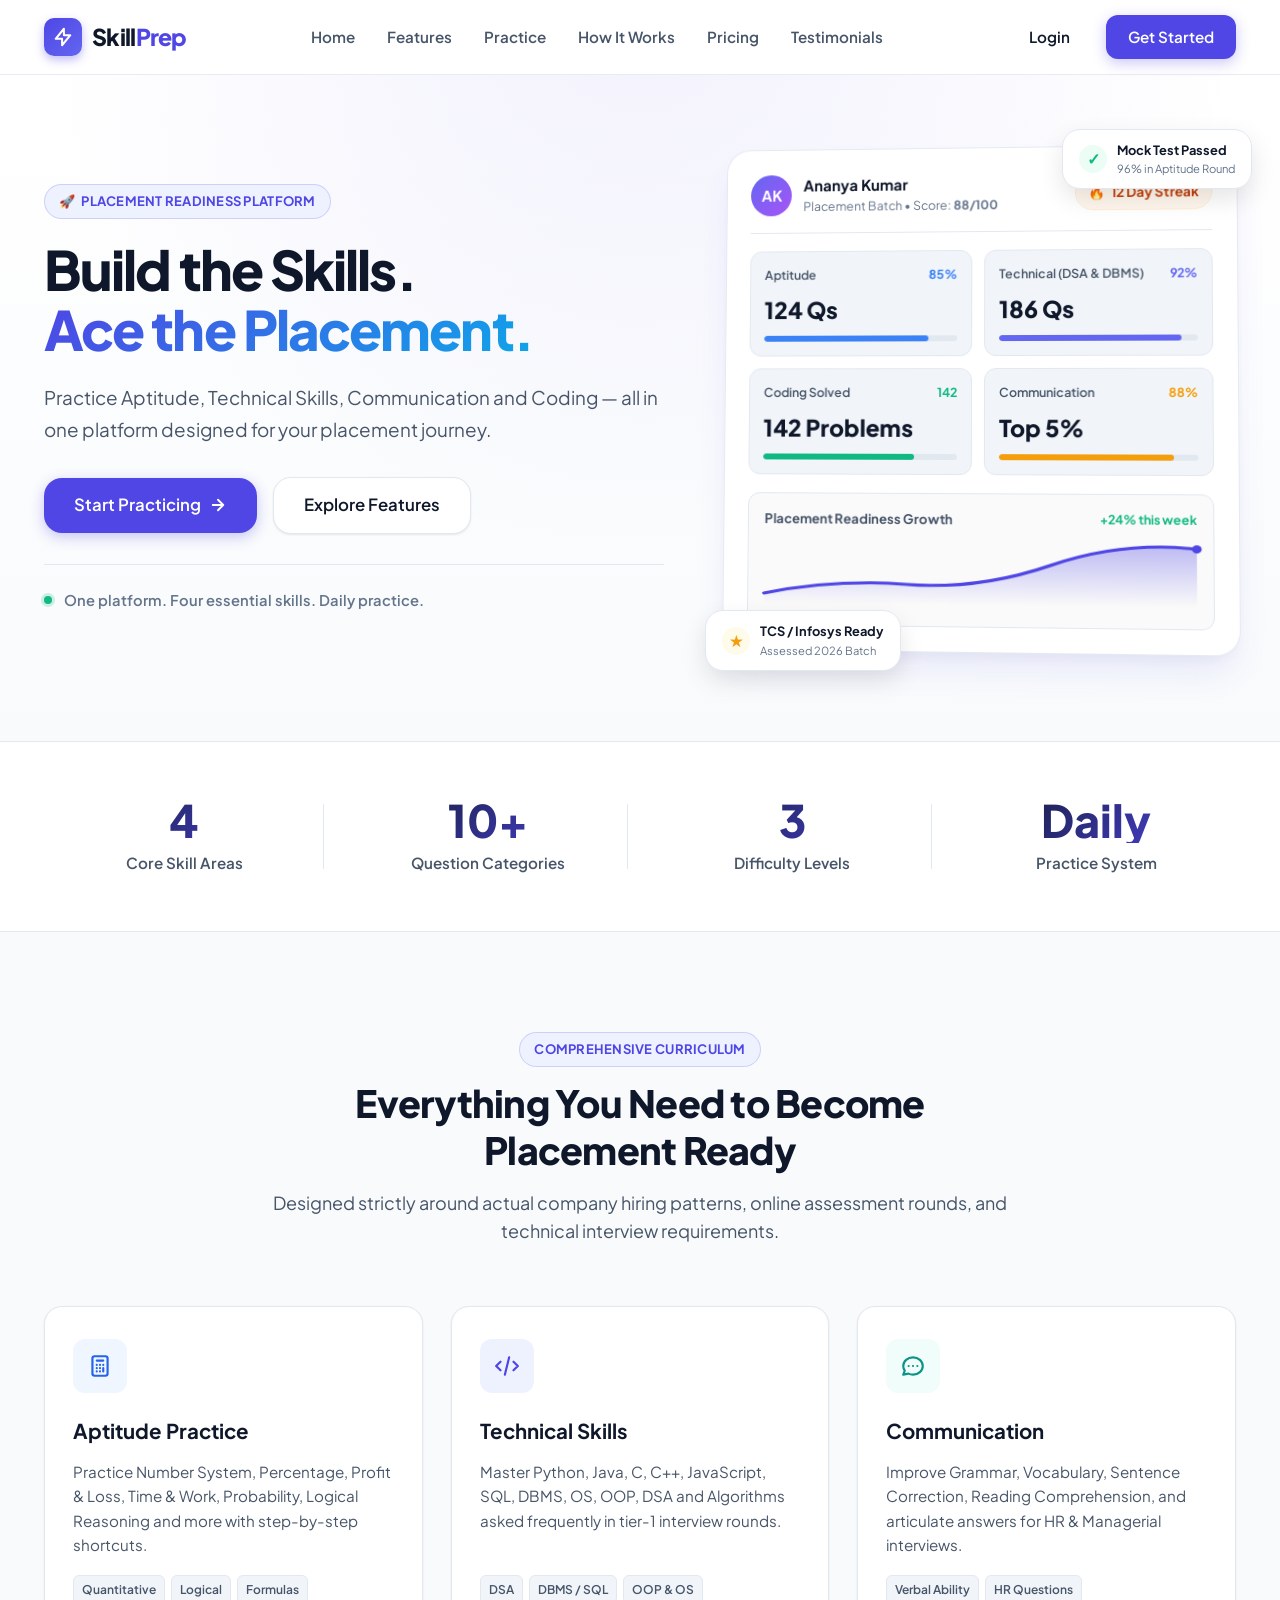
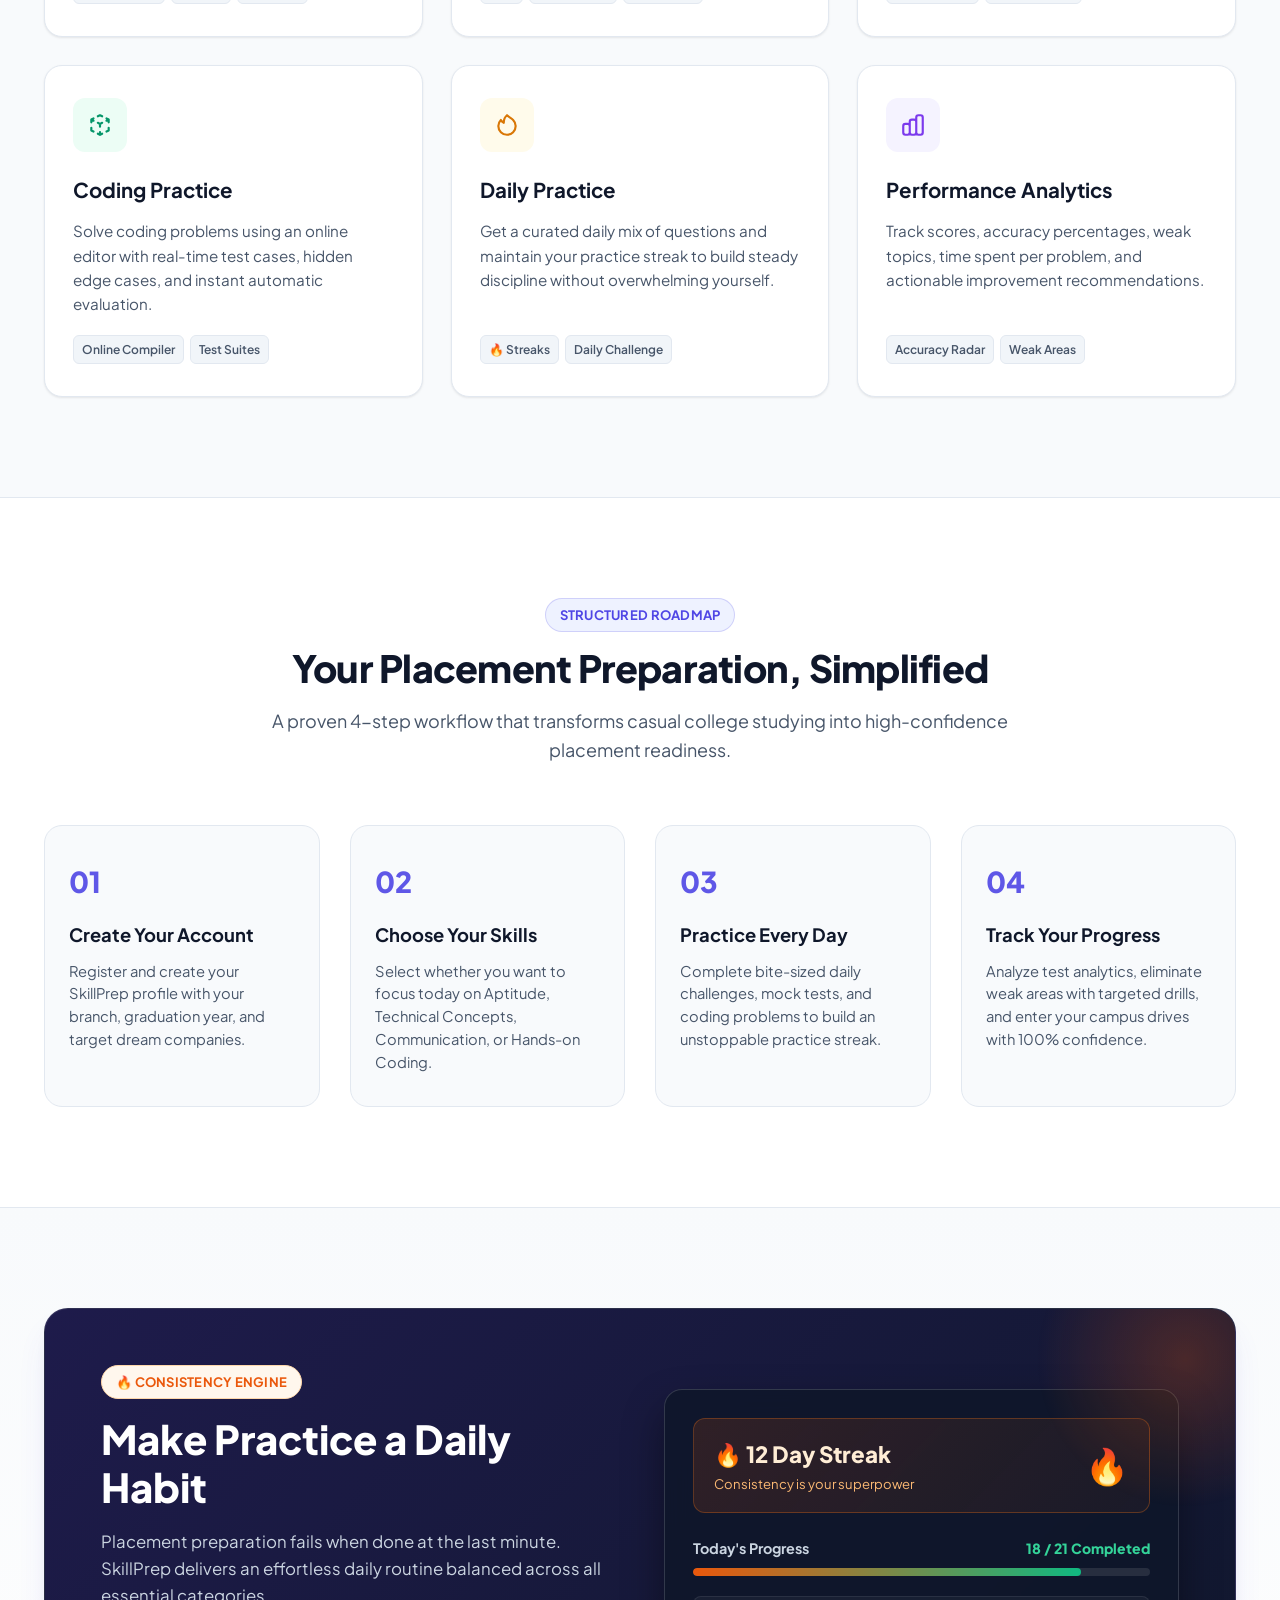
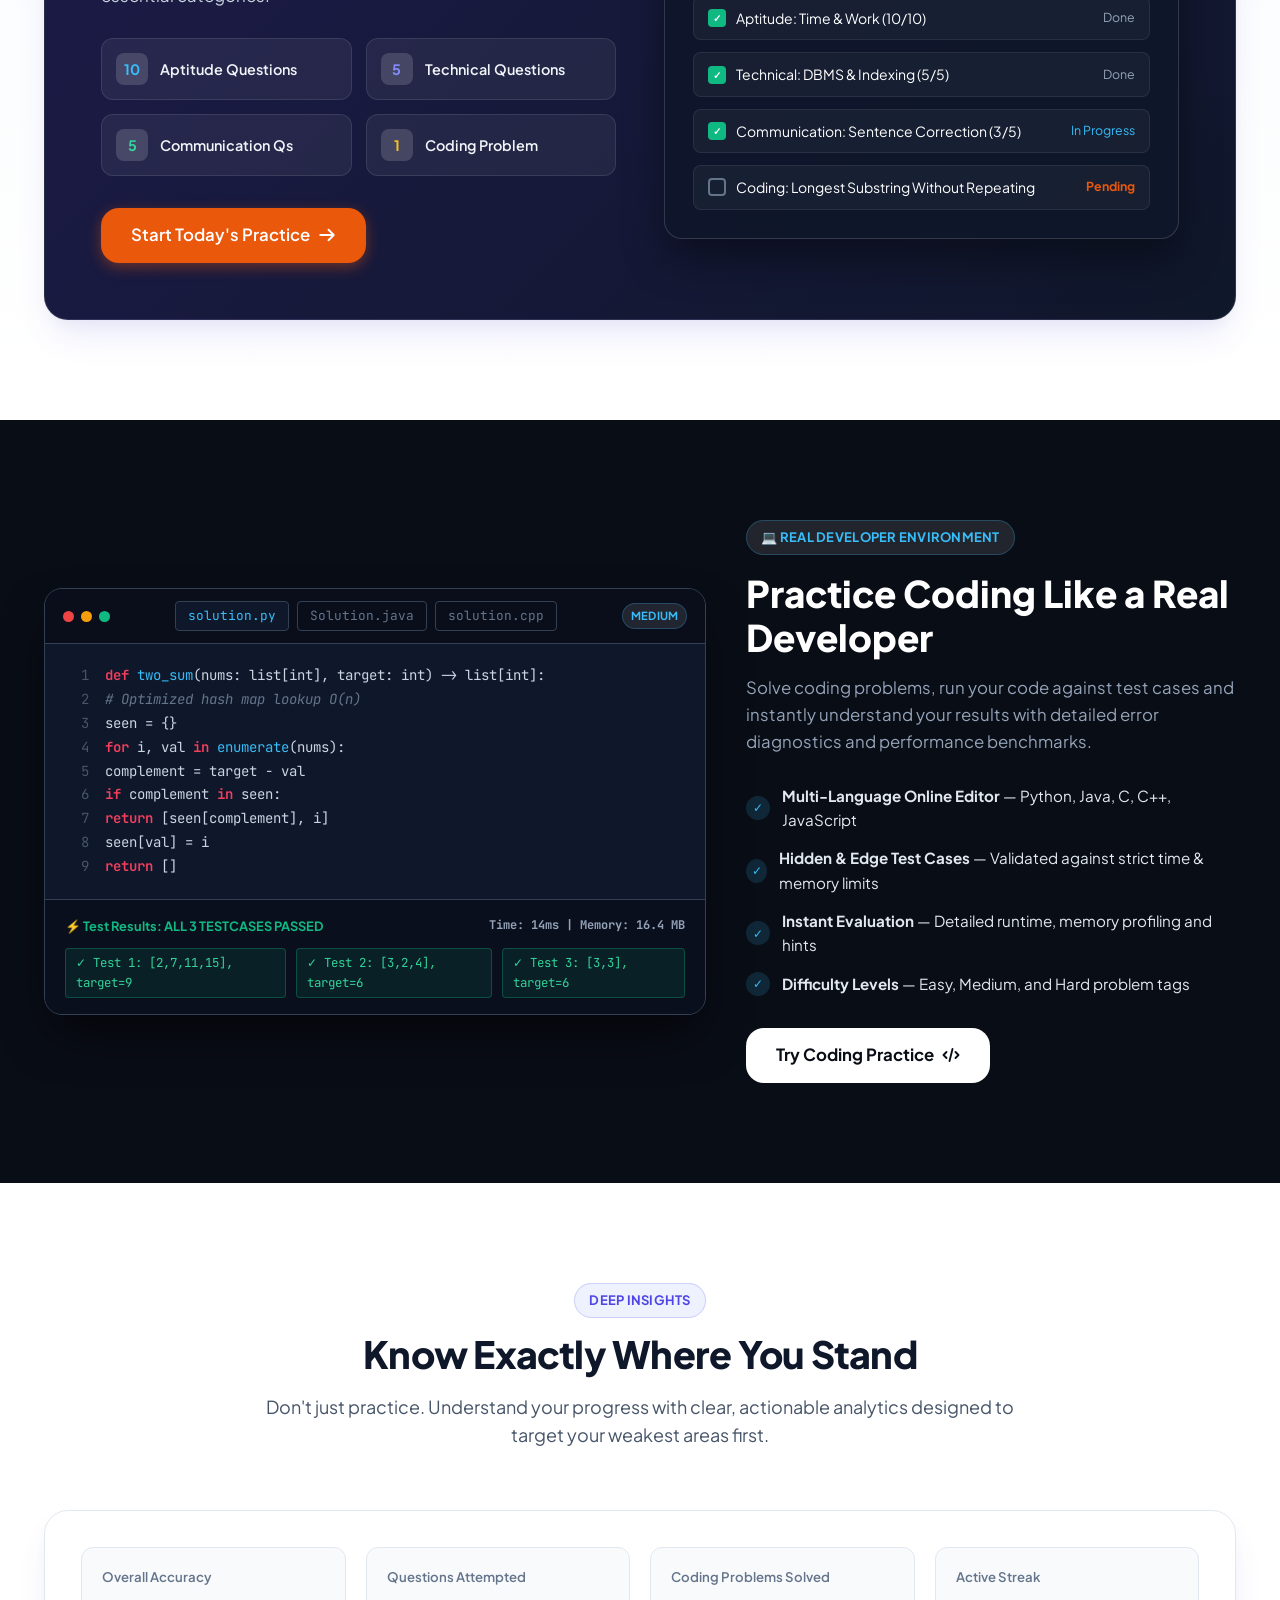
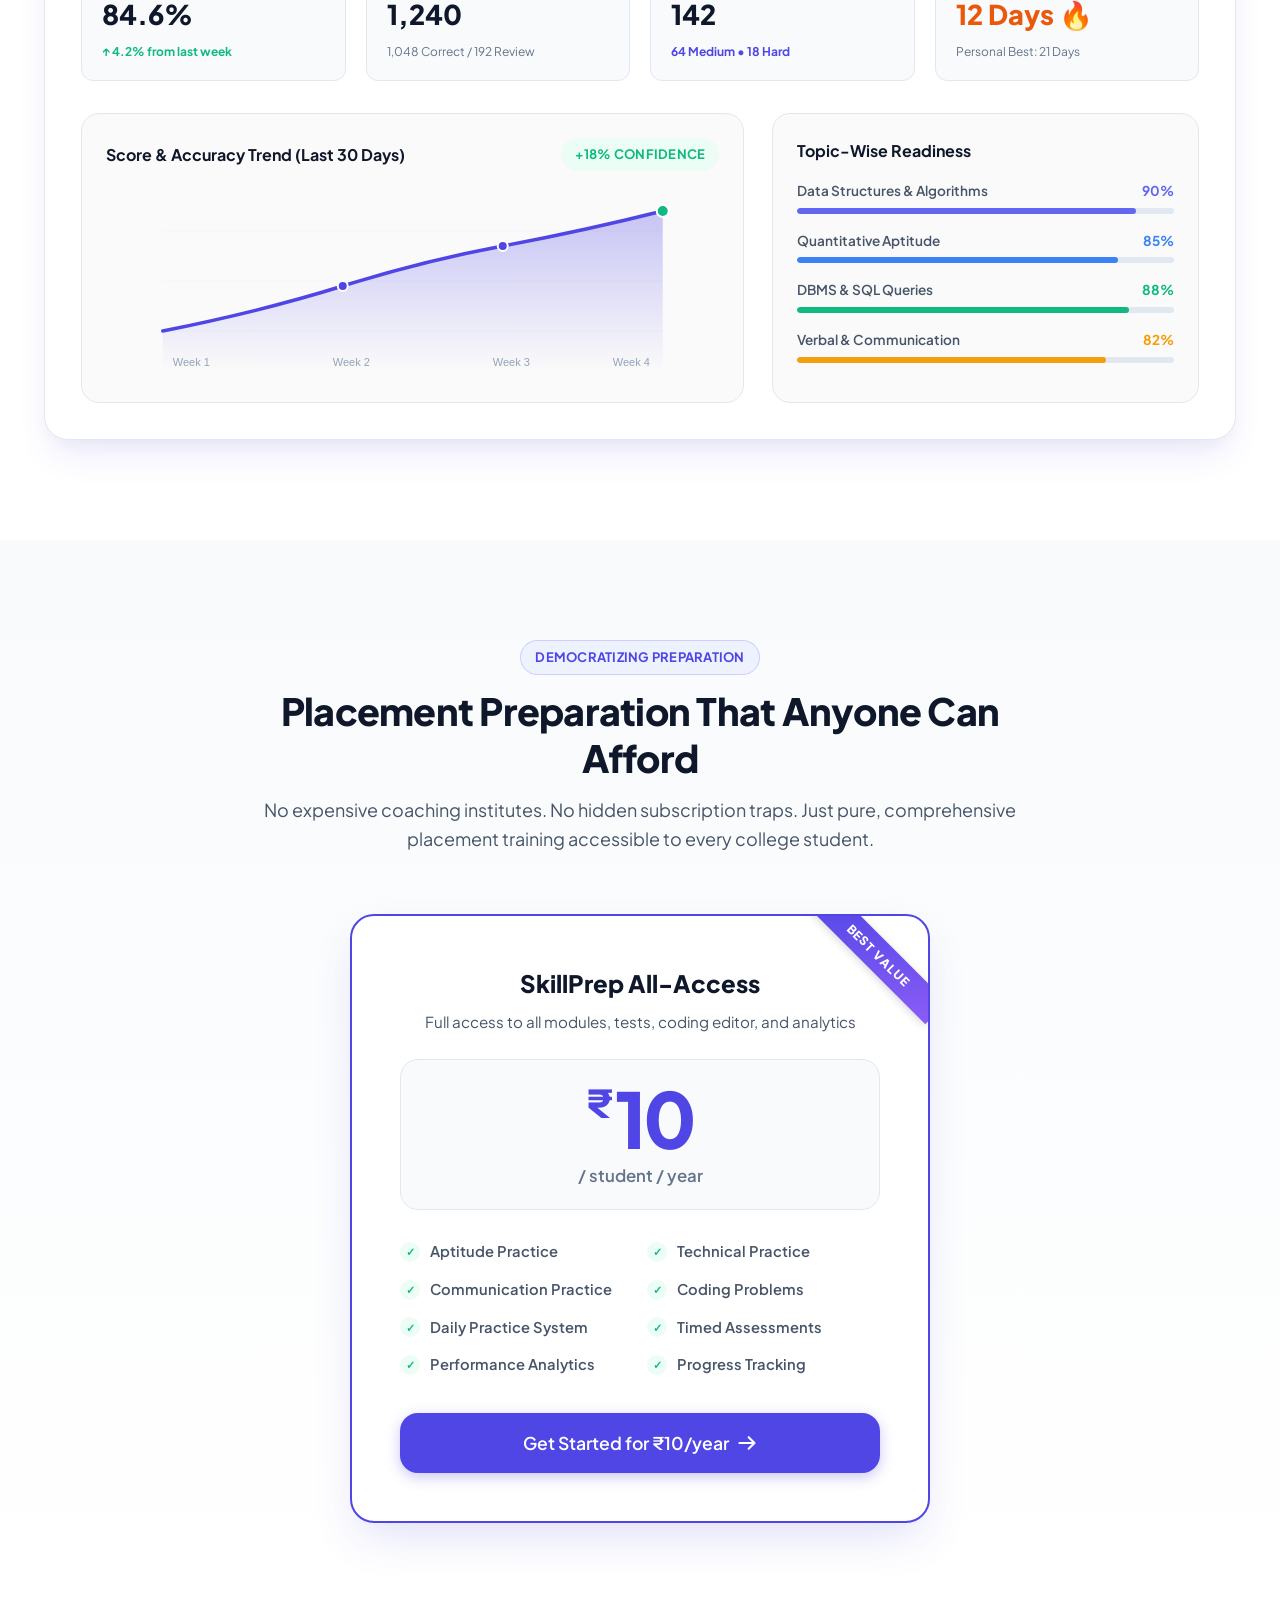
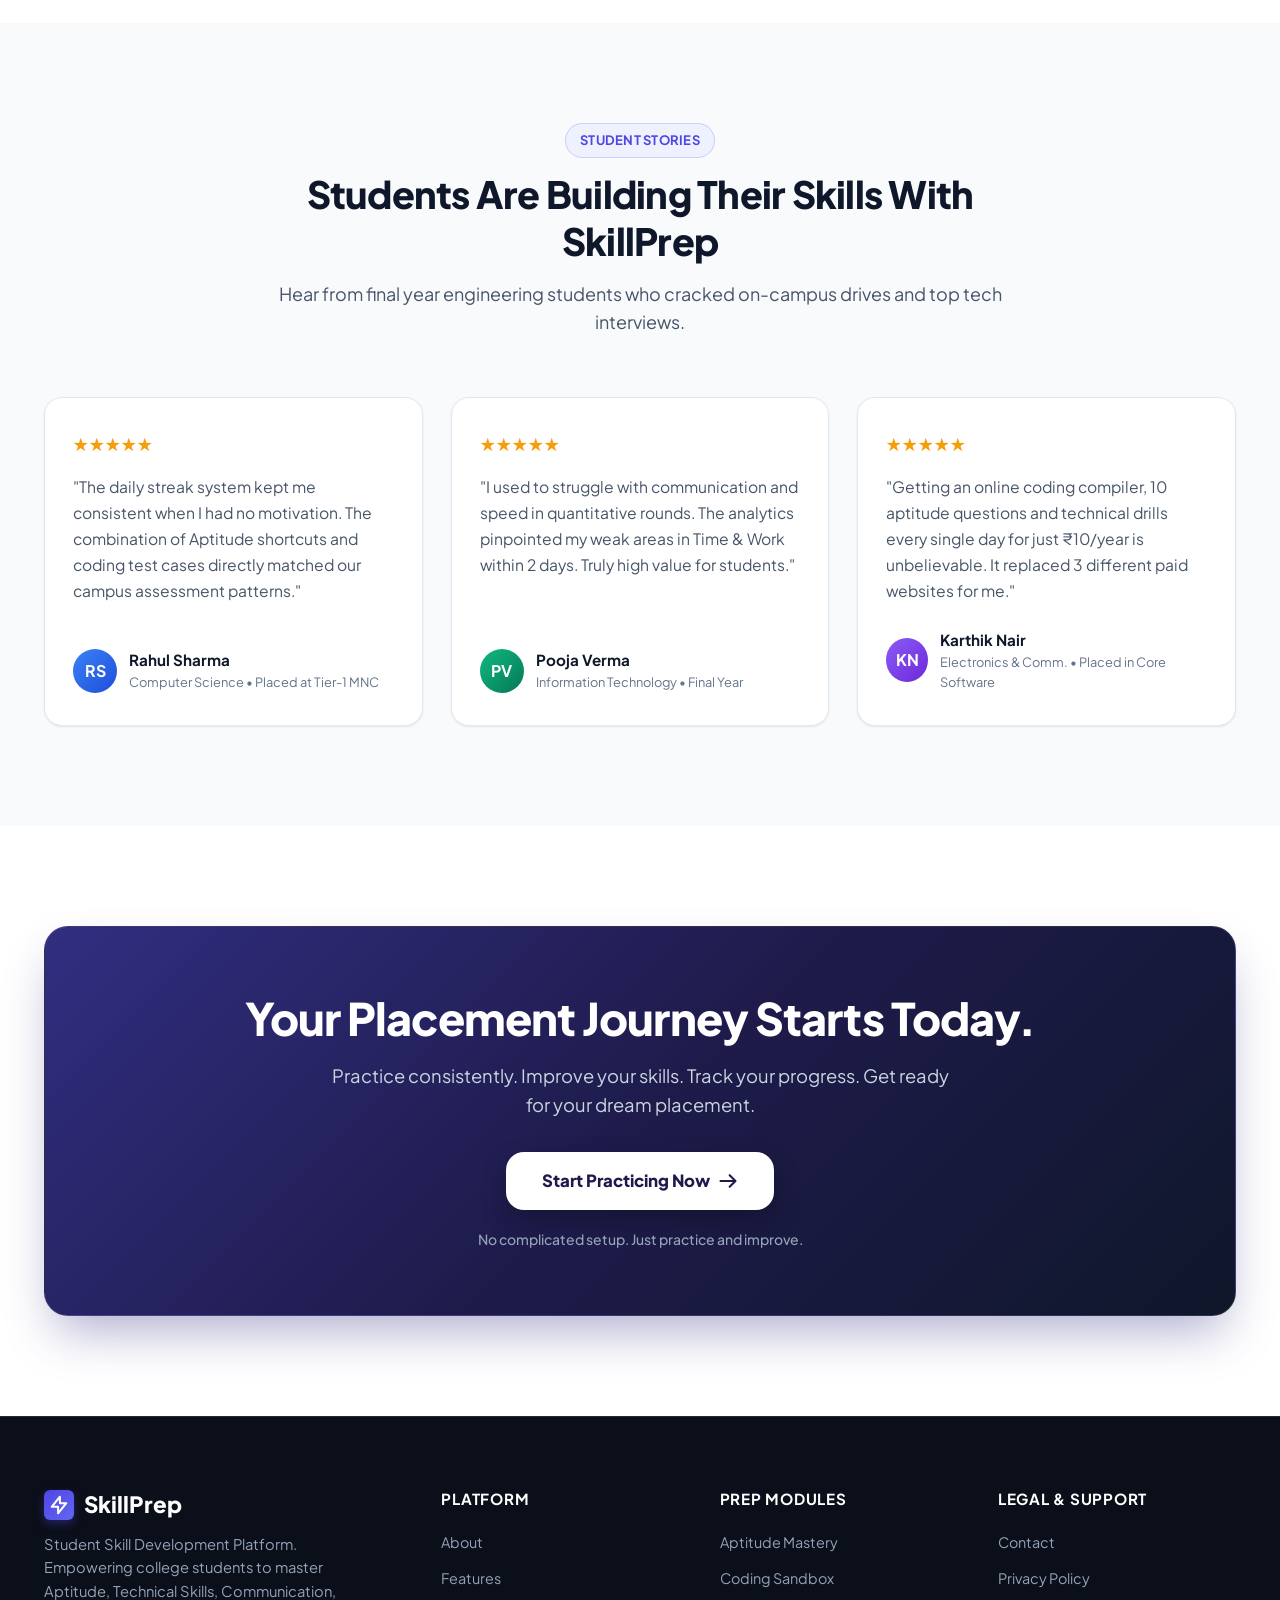
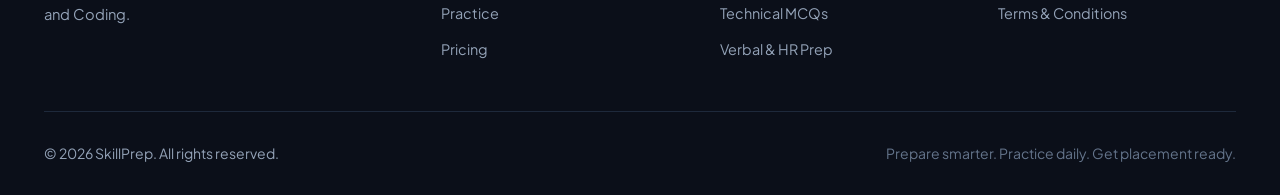
==== index.html @ 363eb7a3 "to create the register page" ====
<!DOCTYPE html>
<html lang="en">
<head>
    <meta charset="UTF-8">
    <meta name="viewport" content="width=device-width, initial-scale=1.0">
    <title>SkillPrep — Build the Skills. Ace the Placement.</title>
    <meta name="description" content="SkillPrep is an affordable, comprehensive placement and interview preparation platform for college students. Practice Aptitude, Technical, Communication, and Coding daily.">
    <link rel="preconnect" href="https://fonts.googleapis.com">
    <link rel="preconnect" href="https://fonts.gstatic.com" crossorigin>
    <link href="https://fonts.googleapis.com/css2?family=JetBrains+Mono:wght@400;500;600&family=Plus+Jakarta+Sans:wght@400;500;600;700;800&display=swap" rel="stylesheet">
    
    <style>
        /* ==========================================================================
           SKILLPREP MODERN DESIGN SYSTEM & TOKENS
           ========================================================================== */
        :root {
            --primary: #4f46e5;
            --primary-hover: #4338ca;
            --primary-light: #eef2ff;
            --primary-glow: rgba(79, 70, 229, 0.25);
            --secondary: #0ea5e9;
            --secondary-light: #f0f9ff;
            --accent-green: #10b981;
            --accent-green-light: #ecfdf5;
            --accent-amber: #f59e0b;
            --accent-amber-light: #fffbeb;
            --accent-purple: #8b5cf6;
            
            --dark-bg: #090d16;
            --dark-surface: #0f172a;
            --dark-surface-2: #1e293b;
            --dark-border: #334155;
            --dark-text: #f8fafc;
            --dark-muted: #94a3b8;
            
            --light-bg: #f8fafc;
            --light-surface: #ffffff;
            --light-surface-2: #f1f5f9;
            --light-border: #e2e8f0;
            --text-main: #0f172a;
            --text-secondary: #475569;
            --text-muted: #64748b;
            
            --radius-sm: 8px;
            --radius-md: 12px;
            --radius-lg: 18px;
            --radius-xl: 24px;
            --radius-full: 9999px;
            
            --shadow-subtle: 0 1px 3px rgba(0, 0, 0, 0.05), 0 1px 2px rgba(0, 0, 0, 0.04);
            --shadow-md: 0 4px 6px -1px rgba(0, 0, 0, 0.07), 0 2px 4px -2px rgba(0, 0, 0, 0.05);
            --shadow-lg: 0 12px 28px -4px rgba(15, 23, 42, 0.08), 0 4px 12px -2px rgba(15, 23, 42, 0.03);
            --shadow-xl: 0 20px 35px -8px rgba(79, 70, 229, 0.12), 0 8px 16px -4px rgba(15, 23, 42, 0.04);
            --shadow-glow: 0 0 25px rgba(79, 70, 229, 0.28);
            
            --font-sans: 'Plus Jakarta Sans', -apple-system, BlinkMacSystemFont, 'Segoe UI', Roboto, sans-serif;
            --font-mono: 'JetBrains Mono', 'Fira Code', monospace;
            --transition: all 0.25s cubic-bezier(0.16, 1, 0.3, 1);
        }

        *, *::before, *::after {
            margin: 0;
            padding: 0;
            box-sizing: border-box;
        }

        html {
            scroll-behavior: smooth;
            font-size: 16px;
        }

        body {
            font-family: var(--font-sans);
            background-color: var(--light-bg);
            color: var(--text-main);
            line-height: 1.6;
            -webkit-font-smoothing: antialiased;
            overflow-x: hidden;
        }

        a {
            color: inherit;
            text-decoration: none;
            transition: var(--transition);
        }

        button {
            font-family: inherit;
            cursor: pointer;
            border: none;
            background: none;
            transition: var(--transition);
        }

        .container {
            width: 100%;
            max-width: 1240px;
            margin: 0 auto;
            padding: 0 24px;
        }

        .badge {
            display: inline-flex;
            align-items: center;
            gap: 6px;
            padding: 6px 14px;
            border-radius: var(--radius-full);
            font-size: 0.8125rem;
            font-weight: 700;
            letter-spacing: 0.02em;
            text-transform: uppercase;
        }

        .badge-primary {
            background: var(--primary-light);
            color: var(--primary);
            border: 1px solid rgba(79, 70, 229, 0.2);
        }

        .badge-dark {
            background: rgba(255, 255, 255, 0.1);
            color: #38bdf8;
            border: 1px solid rgba(56, 189, 248, 0.25);
            backdrop-filter: blur(8px);
        }

        .badge-success {
            background: var(--accent-green-light);
            color: var(--accent-green);
        }

        .badge-streak {
            background: #fff7ed;
            color: #ea580c;
            border: 1px solid #fed7aa;
        }

        .section-header {
            text-align: center;
            max-width: 760px;
            margin: 0 auto 60px;
        }

        .section-header h2 {
            font-size: 2.35rem;
            font-weight: 800;
            line-height: 1.25;
            color: var(--text-main);
            margin: 12px 0 16px;
            letter-spacing: -0.02em;
        }

        .section-header p {
            font-size: 1.125rem;
            color: var(--text-secondary);
            line-height: 1.6;
        }

        /* 1. NAVBAR */
        .navbar {
            position: sticky;
            top: 0;
            left: 0;
            width: 100%;
            background: rgba(255, 255, 255, 0.9);
            backdrop-filter: blur(14px);
            -webkit-backdrop-filter: blur(14px);
            border-bottom: 1px solid rgba(226, 232, 240, 0.8);
            z-index: 1000;
            transition: var(--transition);
        }

        .navbar-content {
            display: flex;
            align-items: center;
            justify-content: space-between;
            height: 74px;
        }

        .brand-logo {
            display: flex;
            align-items: center;
            gap: 10px;
            font-weight: 800;
            font-size: 1.45rem;
            color: var(--text-main);
            letter-spacing: -0.03em;
        }

        .brand-icon {
            width: 38px;
            height: 38px;
            background: linear-gradient(135deg, var(--primary), #6366f1);
            color: white;
            display: flex;
            align-items: center;
            justify-content: center;
            border-radius: 10px;
            box-shadow: 0 4px 10px rgba(79, 70, 229, 0.35);
        }

        .brand-icon svg {
            width: 22px;
            height: 22px;
        }

        .brand-name span {
            color: var(--primary);
        }

        .nav-links {
            display: flex;
            align-items: center;
            gap: 32px;
            list-style: none;
        }

        .nav-link {
            font-size: 0.95rem;
            font-weight: 600;
            color: var(--text-secondary);
            position: relative;
        }

        .nav-link:hover {
            color: var(--primary);
        }

        .nav-link::after {
            content: '';
            position: absolute;
            bottom: -4px;
            left: 0;
            width: 0;
            height: 2px;
            background: var(--primary);
            transition: width 0.2s ease;
            border-radius: 2px;
        }

        .nav-link:hover::after {
            width: 100%;
        }

        .nav-actions {
            display: flex;
            align-items: center;
            gap: 14px;
        }

        .btn {
            display: inline-flex;
            align-items: center;
            justify-content: center;
            gap: 8px;
            padding: 10px 22px;
            font-size: 0.95rem;
            font-weight: 600;
            border-radius: var(--radius-md);
            transition: var(--transition);
            white-space: nowrap;
        }

        .btn-sm {
            padding: 8px 16px;
            font-size: 0.875rem;
        }

        .btn-lg {
            padding: 14px 30px;
            font-size: 1.05rem;
            border-radius: var(--radius-lg);
        }

        .btn-ghost {
            color: var(--text-main);
        }

        .btn-ghost:hover {
            color: var(--primary);
            background: var(--primary-light);
        }

        .btn-primary {
            background: var(--primary);
            color: white;
            box-shadow: 0 4px 14px rgba(79, 70, 229, 0.3);
        }

        .btn-primary:hover {
            background: var(--primary-hover);
            transform: translateY(-1px);
            box-shadow: 0 6px 20px rgba(79, 70, 229, 0.4);
        }

        .btn-secondary {
            background: white;
            color: var(--text-main);
            border: 1px solid var(--light-border);
            box-shadow: var(--shadow-subtle);
        }

        .btn-secondary:hover {
            background: var(--light-surface-2);
            border-color: #cbd5e1;
            transform: translateY(-1px);
        }

        .btn-dark {
            background: white;
            color: var(--dark-bg);
            font-weight: 700;
        }

        .btn-dark:hover {
            background: #e2e8f0;
            transform: translateY(-1px);
        }

        .mobile-menu-toggle {
            display: none;
            width: 40px;
            height: 40px;
            border-radius: var(--radius-sm);
            color: var(--text-main);
            align-items: center;
            justify-content: center;
        }

        .mobile-drawer {
            position: fixed;
            top: 74px;
            left: 0;
            width: 100%;
            background: white;
            border-bottom: 1px solid var(--light-border);
            padding: 24px;
            box-shadow: var(--shadow-lg);
            display: none;
            flex-direction: column;
            gap: 16px;
            z-index: 999;
        }

        .mobile-drawer.active {
            display: flex;
        }

        .mobile-drawer .nav-link {
            font-size: 1.1rem;
            padding: 10px 0;
            border-bottom: 1px solid #f1f5f9;
        }

        /* 2. HERO SECTION */
        .hero-section {
            position: relative;
            padding: 70px 0 90px;
            background: radial-gradient(circle at 50% -20%, rgba(79, 70, 229, 0.08) 0%, transparent 60%),
                        linear-gradient(180deg, #ffffff 0%, var(--light-bg) 100%);
            overflow: hidden;
        }

        .hero-grid {
            display: grid;
            grid-template-columns: 1.1fr 0.9fr;
            gap: 48px;
            align-items: center;
        }

        .hero-content {
            max-width: 620px;
        }

        .hero-tag {
            margin-bottom: 20px;
        }

        .hero-title {
            font-size: 3.4rem;
            font-weight: 800;
            line-height: 1.12;
            letter-spacing: -0.035em;
            color: var(--text-main);
            margin-bottom: 22px;
        }

        .hero-title .gradient-text {
            background: linear-gradient(135deg, var(--primary) 0%, #0ea5e9 100%);
            -webkit-background-clip: text;
            -webkit-text-fill-color: transparent;
        }

        .hero-description {
            font-size: 1.18rem;
            color: var(--text-secondary);
            line-height: 1.65;
            margin-bottom: 32px;
        }

        .hero-cta-group {
            display: flex;
            align-items: center;
            gap: 16px;
            margin-bottom: 30px;
            flex-wrap: wrap;
        }

        .hero-trust-bar {
            display: flex;
            align-items: center;
            gap: 12px;
            font-size: 0.92rem;
            font-weight: 600;
            color: var(--text-muted);
            border-top: 1px solid var(--light-border);
            padding-top: 24px;
        }

        .hero-trust-bar .dot {
            width: 8px;
            height: 8px;
            background: var(--accent-green);
            border-radius: 50%;
            box-shadow: 0 0 0 3px rgba(16, 185, 129, 0.2);
        }

        .hero-visual {
            position: relative;
        }

        .dashboard-mockup {
            background: #ffffff;
            border-radius: var(--radius-xl);
            border: 1px solid rgba(226, 232, 240, 0.9);
            box-shadow: var(--shadow-xl);
            padding: 24px;
            position: relative;
            transform: perspective(1000px) rotateY(-3deg) rotateX(2deg);
            transition: transform 0.4s ease, box-shadow 0.4s ease;
        }

        .dashboard-mockup:hover {
            transform: perspective(1000px) rotateY(0deg) rotateX(0deg);
            box-shadow: 0 25px 45px -10px rgba(79, 70, 229, 0.16);
        }

        .mockup-header {
            display: flex;
            align-items: center;
            justify-content: space-between;
            padding-bottom: 16px;
            border-bottom: 1px solid var(--light-border);
            margin-bottom: 18px;
        }

        .student-profile {
            display: flex;
            align-items: center;
            gap: 12px;
        }

        .student-avatar {
            width: 42px;
            height: 42px;
            border-radius: 50%;
            background: linear-gradient(135deg, #6366f1, #a855f7);
            color: white;
            font-weight: 700;
            display: flex;
            align-items: center;
            justify-content: center;
            font-size: 0.95rem;
        }

        .student-info h4 {
            font-size: 0.95rem;
            font-weight: 700;
            color: var(--text-main);
        }

        .student-info p {
            font-size: 0.775rem;
            color: var(--text-muted);
        }

        .streak-pill {
            display: flex;
            align-items: center;
            gap: 6px;
            background: #fff7ed;
            color: #c2410c;
            border: 1px solid #ffedd5;
            padding: 6px 12px;
            border-radius: var(--radius-full);
            font-size: 0.85rem;
            font-weight: 700;
        }

        .mockup-metrics {
            display: grid;
            grid-template-columns: repeat(2, 1fr);
            gap: 12px;
            margin-bottom: 18px;
        }

        .metric-card {
            background: var(--light-surface-2);
            border-radius: var(--radius-md);
            padding: 14px;
            border: 1px solid var(--light-border);
        }

        .metric-title {
            display: flex;
            justify-content: space-between;
            align-items: center;
            font-size: 0.775rem;
            font-weight: 600;
            color: var(--text-secondary);
            margin-bottom: 6px;
        }

        .metric-val {
            font-size: 1.45rem;
            font-weight: 800;
            color: var(--text-main);
            margin-bottom: 8px;
        }

        .progress-bar-container {
            width: 100%;
            height: 6px;
            background: #e2e8f0;
            border-radius: var(--radius-full);
            overflow: hidden;
        }

        .progress-fill {
            height: 100%;
            border-radius: var(--radius-full);
        }

        .fill-blue { background: #3b82f6; width: 85%; }
        .fill-indigo { background: #6366f1; width: 92%; }
        .fill-emerald { background: #10b981; width: 78%; }
        .fill-amber { background: #f59e0b; width: 88%; }

        .mockup-chart-box {
            background: #fafafa;
            border-radius: var(--radius-md);
            padding: 14px 16px;
            border: 1px solid var(--light-border);
        }

        .chart-header {
            display: flex;
            justify-content: space-between;
            align-items: center;
            font-size: 0.825rem;
            font-weight: 700;
            margin-bottom: 10px;
        }

        .chart-svg {
            width: 100%;
            height: 65px;
            overflow: visible;
        }

        .floating-badge {
            position: absolute;
            background: white;
            border-radius: var(--radius-lg);
            padding: 10px 16px;
            box-shadow: 0 10px 25px rgba(0, 0, 0, 0.1);
            border: 1px solid var(--light-border);
            display: flex;
            align-items: center;
            gap: 10px;
            animation: float 4s ease-in-out infinite;
        }

        .floating-badge-1 {
            top: -16px;
            right: -16px;
        }

        .floating-badge-2 {
            bottom: -20px;
            left: -16px;
            animation-delay: 2s;
        }

        @keyframes float {
            0%, 100% { transform: translateY(0px); }
            50% { transform: translateY(-8px); }
        }

        /* 3. STATISTICS SECTION */
        .stats-section {
            padding: 40px 0;
            background: white;
            border-top: 1px solid var(--light-border);
            border-bottom: 1px solid var(--light-border);
        }

        .stats-grid {
            display: grid;
            grid-template-columns: repeat(4, 1fr);
            gap: 24px;
        }

        .stat-item {
            text-align: center;
            padding: 16px;
            position: relative;
        }

        .stat-item:not(:last-child)::after {
            content: '';
            position: absolute;
            right: 0;
            top: 20%;
            height: 60%;
            width: 1px;
            background: var(--light-border);
        }

        .stat-number {
            font-size: 2.8rem;
            font-weight: 800;
            color: var(--text-main);
            line-height: 1;
            margin-bottom: 8px;
            background: linear-gradient(135deg, var(--text-main) 0%, var(--primary) 100%);
            -webkit-background-clip: text;
            -webkit-text-fill-color: transparent;
        }

        .stat-label {
            font-size: 0.95rem;
            font-weight: 600;
            color: var(--text-secondary);
        }

        /* 4. FEATURES SECTION */
        .features-section {
            padding: 100px 0;
            background: var(--light-bg);
        }

        .features-grid {
            display: grid;
            grid-template-columns: repeat(3, 1fr);
            gap: 28px;
        }

        .feature-card {
            background: white;
            border-radius: var(--radius-lg);
            padding: 32px 28px;
            border: 1px solid var(--light-border);
            box-shadow: var(--shadow-subtle);
            transition: var(--transition);
            display: flex;
            flex-direction: column;
            position: relative;
            overflow: hidden;
        }

        .feature-card::before {
            content: '';
            position: absolute;
            top: 0;
            left: 0;
            width: 100%;
            height: 3px;
            background: linear-gradient(90deg, var(--primary), var(--secondary));
            opacity: 0;
            transition: opacity 0.25s ease;
        }

        .feature-card:hover {
            transform: translateY(-6px);
            box-shadow: var(--shadow-lg);
            border-color: #cbd5e1;
        }

        .feature-card:hover::before {
            opacity: 1;
        }

        .feature-icon-wrapper {
            width: 54px;
            height: 54px;
            border-radius: var(--radius-md);
            display: flex;
            align-items: center;
            justify-content: center;
            margin-bottom: 22px;
            transition: var(--transition);
        }

        .feature-card:hover .feature-icon-wrapper {
            transform: scale(1.08);
        }

        .icon-blue { background: #eff6ff; color: #2563eb; }
        .icon-indigo { background: #eef2ff; color: #4f46e5; }
        .icon-teal { background: #f0fdfa; color: #0d9488; }
        .icon-emerald { background: #ecfdf5; color: #059669; }
        .icon-amber { background: #fffbeb; color: #d97706; }
        .icon-purple { background: #f5f3ff; color: #7c3aed; }

        .feature-card h3 {
            font-size: 1.28rem;
            font-weight: 700;
            color: var(--text-main);
            margin-bottom: 12px;
        }

        .feature-card p {
            font-size: 0.95rem;
            color: var(--text-secondary);
            line-height: 1.6;
            margin-bottom: 18px;
            flex-grow: 1;
        }

        .feature-tags {
            display: flex;
            flex-wrap: wrap;
            gap: 6px;
            margin-top: auto;
        }

        .mini-tag {
            font-size: 0.75rem;
            font-weight: 600;
            padding: 4px 8px;
            border-radius: 6px;
            background: var(--light-surface-2);
            color: var(--text-secondary);
            border: 1px solid #e2e8f0;
        }

        /* 5. HOW IT WORKS */
        .how-section {
            padding: 100px 0;
            background: white;
            border-top: 1px solid var(--light-border);
            border-bottom: 1px solid var(--light-border);
        }

        .steps-container {
            position: relative;
            margin-top: 30px;
        }

        .steps-grid {
            display: grid;
            grid-template-columns: repeat(4, 1fr);
            gap: 30px;
            position: relative;
            z-index: 2;
        }

        .step-card {
            background: var(--light-bg);
            border-radius: var(--radius-lg);
            padding: 32px 24px;
            border: 1px solid var(--light-border);
            transition: var(--transition);
            position: relative;
        }

        .step-card:hover {
            background: white;
            border-color: var(--primary);
            box-shadow: var(--shadow-lg);
            transform: translateY(-4px);
        }

        .step-num {
            font-size: 1.8rem;
            font-weight: 800;
            color: var(--primary);
            margin-bottom: 16px;
            display: inline-block;
            opacity: 0.9;
        }

        .step-card h3 {
            font-size: 1.15rem;
            font-weight: 700;
            color: var(--text-main);
            margin-bottom: 10px;
        }

        .step-card p {
            font-size: 0.92rem;
            color: var(--text-secondary);
            line-height: 1.55;
        }

        /* 6. DAILY PRACTICE SECTION */
        .daily-section {
            padding: 100px 0;
            background: linear-gradient(180deg, var(--light-bg) 0%, #ffffff 100%);
        }

        .daily-box {
            background: linear-gradient(135deg, #1e1b4b 0%, #0f172a 100%);
            border-radius: var(--radius-xl);
            padding: 56px;
            color: white;
            box-shadow: var(--shadow-xl);
            position: relative;
            overflow: hidden;
            border: 1px solid rgba(255, 255, 255, 0.1);
        }

        .daily-box::after {
            content: '';
            position: absolute;
            top: -100px;
            right: -100px;
            width: 300px;
            height: 300px;
            background: radial-gradient(circle, rgba(234, 88, 12, 0.25) 0%, transparent 70%);
            pointer-events: none;
        }

        .daily-grid {
            display: grid;
            grid-template-columns: 1fr 1fr;
            gap: 48px;
            align-items: center;
        }

        .daily-content h2 {
            font-size: 2.5rem;
            font-weight: 800;
            line-height: 1.2;
            margin-bottom: 18px;
            color: #ffffff;
        }

        .daily-content p {
            font-size: 1.05rem;
            color: #cbd5e1;
            margin-bottom: 28px;
            line-height: 1.6;
        }

        .daily-breakdown {
            display: grid;
            grid-template-columns: repeat(2, 1fr);
            gap: 14px;
            margin-bottom: 32px;
        }

        .daily-item {
            background: rgba(255, 255, 255, 0.06);
            border: 1px solid rgba(255, 255, 255, 0.1);
            border-radius: var(--radius-md);
            padding: 14px;
            display: flex;
            align-items: center;
            gap: 12px;
        }

        .daily-item-icon {
            width: 32px;
            height: 32px;
            border-radius: 8px;
            display: flex;
            align-items: center;
            justify-content: center;
            font-weight: 700;
            font-size: 0.9rem;
            background: rgba(255, 255, 255, 0.15);
        }

        .daily-item-text {
            font-size: 0.9rem;
            font-weight: 600;
            color: #f1f5f9;
        }

        .daily-ui-card {
            background: rgba(15, 23, 42, 0.85);
            backdrop-filter: blur(16px);
            border-radius: var(--radius-lg);
            border: 1px solid rgba(255, 255, 255, 0.15);
            padding: 28px;
            box-shadow: 0 20px 40px rgba(0, 0, 0, 0.4);
        }

        .streak-hero-display {
            display: flex;
            align-items: center;
            justify-content: space-between;
            background: linear-gradient(135deg, rgba(234, 88, 12, 0.15), rgba(249, 115, 22, 0.05));
            border: 1px solid rgba(249, 115, 22, 0.3);
            border-radius: var(--radius-md);
            padding: 18px 20px;
            margin-bottom: 24px;
        }

        .streak-flame {
            font-size: 2.2rem;
            animation: pulse-fire 2s ease-in-out infinite;
        }

        @keyframes pulse-fire {
            0%, 100% { transform: scale(1); }
            50% { transform: scale(1.15); }
        }

        .streak-count-title {
            font-size: 1.4rem;
            font-weight: 800;
            color: #ffedd5;
        }

        .streak-count-subtitle {
            font-size: 0.82rem;
            color: #fdba74;
        }

        .daily-checklist {
            display: flex;
            flex-direction: column;
            gap: 12px;
        }

        .task-row {
            display: flex;
            align-items: center;
            justify-content: space-between;
            padding: 10px 14px;
            background: rgba(255, 255, 255, 0.04);
            border-radius: var(--radius-sm);
            border: 1px solid rgba(255, 255, 255, 0.08);
            font-size: 0.875rem;
        }

        .task-left {
            display: flex;
            align-items: center;
            gap: 10px;
        }

        .task-check {
            width: 18px;
            height: 18px;
            border-radius: 4px;
            background: var(--accent-green);
            color: white;
            display: flex;
            align-items: center;
            justify-content: center;
            font-size: 10px;
            font-weight: 700;
        }

        .task-check.pending {
            background: transparent;
            border: 2px solid #64748b;
        }

        /* 7. CODING PRACTICE SECTION */
        .coding-section {
            padding: 100px 0;
            background: var(--dark-bg);
            color: var(--dark-text);
            position: relative;
        }

        .coding-grid {
            display: grid;
            grid-template-columns: 1.15fr 0.85fr;
            gap: 40px;
            align-items: center;
        }

        .ide-window {
            background: var(--dark-surface);
            border-radius: var(--radius-lg);
            border: 1px solid var(--dark-border);
            overflow: hidden;
            box-shadow: 0 25px 50px -12px rgba(0, 0, 0, 0.7);
        }

        .ide-topbar {
            background: #090e1a;
            padding: 12px 18px;
            display: flex;
            align-items: center;
            justify-content: space-between;
            border-bottom: 1px solid var(--dark-border);
        }

        .window-controls {
            display: flex;
            gap: 7px;
        }

        .control-dot {
            width: 11px;
            height: 11px;
            border-radius: 50%;
        }

        .dot-red { background: #ef4444; }
        .dot-yellow { background: #f59e0b; }
        .dot-green { background: #10b981; }

        .ide-tabs {
            display: flex;
            gap: 8px;
        }

        .ide-tab {
            padding: 4px 12px;
            background: var(--dark-surface);
            color: #38bdf8;
            font-size: 0.8rem;
            font-family: var(--font-mono);
            border-radius: 4px;
            border: 1px solid var(--dark-border);
        }

        .ide-editor {
            padding: 20px;
            font-family: var(--font-mono);
            font-size: 0.875rem;
            line-height: 1.7;
            overflow-x: auto;
            color: #cbd5e1;
        }

        .code-line {
            display: flex;
            gap: 16px;
        }

        .line-num {
            color: #475569;
            user-select: none;
            min-width: 24px;
            text-align: right;
        }

        .syntax-kw { color: #f43f5e; font-weight: 600; }
        .syntax-fn { color: #38bdf8; }
        .syntax-str { color: #34d399; }
        .syntax-num { color: #fbbf24; }
        .syntax-comment { color: #64748b; font-style: italic; }

        .ide-console {
            background: #0a0f1d;
            border-top: 1px solid var(--dark-border);
            padding: 16px 20px;
        }

        .console-header {
            display: flex;
            align-items: center;
            justify-content: space-between;
            margin-bottom: 12px;
            font-size: 0.8rem;
            font-weight: 700;
            color: var(--accent-green);
        }

        .testcase-pills {
            display: flex;
            gap: 10px;
        }

        .testcase-pill {
            display: flex;
            align-items: center;
            gap: 6px;
            padding: 4px 10px;
            background: rgba(16, 185, 129, 0.1);
            border: 1px solid rgba(16, 185, 129, 0.3);
            border-radius: 4px;
            font-size: 0.775rem;
            color: #34d399;
            font-family: var(--font-mono);
        }

        .coding-info-panel h2 {
            font-size: 2.3rem;
            font-weight: 800;
            line-height: 1.2;
            margin-bottom: 16px;
            color: white;
        }

        .coding-info-panel p {
            font-size: 1.05rem;
            color: var(--dark-muted);
            margin-bottom: 28px;
            line-height: 1.6;
        }

        .code-features-list {
            list-style: none;
            display: flex;
            flex-direction: column;
            gap: 14px;
            margin-bottom: 32px;
        }

        .code-feat-item {
            display: flex;
            align-items: center;
            gap: 12px;
            font-size: 0.95rem;
            color: #e2e8f0;
        }

        .code-feat-icon {
            width: 24px;
            height: 24px;
            border-radius: 50%;
            background: rgba(56, 189, 248, 0.15);
            color: #38bdf8;
            display: flex;
            align-items: center;
            justify-content: center;
            font-size: 12px;
        }

        /* 8. PERFORMANCE ANALYTICS SECTION */
        .analytics-section {
            padding: 100px 0;
            background: #ffffff;
        }

        .analytics-dashboard-card {
            background: var(--light-surface);
            border-radius: var(--radius-xl);
            border: 1px solid var(--light-border);
            box-shadow: var(--shadow-xl);
            padding: 36px;
            margin-top: 20px;
        }

        .analytics-top-stats {
            display: grid;
            grid-template-columns: repeat(4, 1fr);
            gap: 20px;
            margin-bottom: 32px;
        }

        .stat-box {
            background: var(--light-bg);
            border-radius: var(--radius-md);
            padding: 18px 20px;
            border: 1px solid var(--light-border);
        }

        .stat-box-label {
            font-size: 0.825rem;
            font-weight: 600;
            color: var(--text-muted);
            margin-bottom: 6px;
        }

        .stat-box-value {
            font-size: 1.7rem;
            font-weight: 800;
            color: var(--text-main);
        }

        .stat-badge-sub {
            font-size: 0.75rem;
            font-weight: 700;
            color: var(--accent-green);
            margin-top: 4px;
            display: inline-block;
        }

        .analytics-visual-grid {
            display: grid;
            grid-template-columns: 1.4fr 0.9fr;
            gap: 28px;
        }

        .chart-card-large {
            background: #fafafa;
            border-radius: var(--radius-lg);
            padding: 24px;
            border: 1px solid var(--light-border);
        }

        .chart-title-row {
            display: flex;
            justify-content: space-between;
            align-items: center;
            margin-bottom: 20px;
        }

        .chart-title-row h4 {
            font-size: 1rem;
            font-weight: 700;
            color: var(--text-main);
        }

        .topic-progress-card {
            background: #fafafa;
            border-radius: var(--radius-lg);
            padding: 24px;
            border: 1px solid var(--light-border);
            display: flex;
            flex-direction: column;
            gap: 16px;
        }

        .topic-row {
            display: flex;
            flex-direction: column;
            gap: 6px;
        }

        .topic-info-row {
            display: flex;
            justify-content: space-between;
            font-size: 0.85rem;
            font-weight: 600;
            color: var(--text-secondary);
        }

        /* 9. PRICING SECTION */
        .pricing-section {
            padding: 100px 0;
            background: linear-gradient(180deg, var(--light-bg) 0%, #ffffff 100%);
        }

        .pricing-card-wrapper {
            max-width: 580px;
            margin: 0 auto;
            position: relative;
        }

        .pricing-card {
            background: white;
            border-radius: var(--radius-xl);
            border: 2px solid var(--primary);
            box-shadow: 0 20px 45px -10px rgba(79, 70, 229, 0.18);
            padding: 48px;
            text-align: center;
            position: relative;
            overflow: hidden;
        }

        .pricing-ribbon {
            position: absolute;
            top: 24px;
            right: -32px;
            background: linear-gradient(135deg, var(--primary), #8b5cf6);
            color: white;
            padding: 6px 40px;
            font-size: 0.75rem;
            font-weight: 800;
            letter-spacing: 0.08em;
            text-transform: uppercase;
            transform: rotate(45deg);
            box-shadow: 0 2px 8px rgba(0,0,0,0.15);
        }

        .pricing-title {
            font-size: 1.5rem;
            font-weight: 800;
            color: var(--text-main);
            margin-bottom: 8px;
        }

        .pricing-subtitle {
            font-size: 0.95rem;
            color: var(--text-secondary);
            margin-bottom: 24px;
        }

        .price-container {
            margin-bottom: 30px;
            padding: 20px 0;
            background: var(--light-bg);
            border-radius: var(--radius-lg);
            border: 1px solid var(--light-border);
        }

        .price-currency {
            font-size: 2.4rem;
            font-weight: 800;
            color: var(--primary);
            vertical-align: top;
            line-height: 1.2;
        }

        .price-val {
            font-size: 4.8rem;
            font-weight: 800;
            color: var(--primary);
            line-height: 1;
            letter-spacing: -0.04em;
        }

        .price-period {
            font-size: 1.05rem;
            font-weight: 600;
            color: var(--text-muted);
            display: block;
            margin-top: 6px;
        }

        .pricing-features-grid {
            display: grid;
            grid-template-columns: repeat(2, 1fr);
            gap: 14px;
            text-align: left;
            margin-bottom: 36px;
        }

        .pricing-feature-item {
            display: flex;
            align-items: center;
            gap: 10px;
            font-size: 0.92rem;
            font-weight: 600;
            color: var(--text-secondary);
        }

        .check-icon {
            width: 20px;
            height: 20px;
            border-radius: 50%;
            background: var(--accent-green-light);
            color: var(--accent-green);
            display: flex;
            align-items: center;
            justify-content: center;
            font-size: 11px;
            font-weight: 800;
            flex-shrink: 0;
        }

        /* 10. TESTIMONIALS */
        .testimonials-section {
            padding: 100px 0;
            background: var(--light-bg);
        }

        .testimonials-grid {
            display: grid;
            grid-template-columns: repeat(3, 1fr);
            gap: 28px;
        }

        .testimonial-card {
            background: white;
            border-radius: var(--radius-lg);
            padding: 32px 28px;
            border: 1px solid var(--light-border);
            box-shadow: var(--shadow-subtle);
            display: flex;
            flex-direction: column;
            justify-content: space-between;
            transition: var(--transition);
        }

        .testimonial-card:hover {
            transform: translateY(-4px);
            box-shadow: var(--shadow-md);
            border-color: #cbd5e1;
        }

        .stars-row {
            display: flex;
            gap: 4px;
            color: #f59e0b;
            margin-bottom: 16px;
            font-size: 1.1rem;
        }

        .testimonial-quote {
            font-size: 0.98rem;
            color: var(--text-secondary);
            line-height: 1.65;
            margin-bottom: 24px;
            font-style: normal;
        }

        .student-author {
            display: flex;
            align-items: center;
            gap: 12px;
        }

        .author-avatar {
            width: 44px;
            height: 44px;
            border-radius: 50%;
            font-weight: 700;
            color: white;
            display: flex;
            align-items: center;
            justify-content: center;
            font-size: 1rem;
        }

        .avatar-1 { background: linear-gradient(135deg, #3b82f6, #1d4ed8); }
        .avatar-2 { background: linear-gradient(135deg, #10b981, #047857); }
        .avatar-3 { background: linear-gradient(135deg, #8b5cf6, #6d28d9); }

        .author-info h4 {
            font-size: 0.95rem;
            font-weight: 700;
            color: var(--text-main);
        }

        .author-info p {
            font-size: 0.8rem;
            color: var(--text-muted);
        }

        /* 11. FINAL CTA SECTION */
        .final-cta-section {
            padding: 100px 0;
            background: white;
        }

        .final-cta-box {
            background: linear-gradient(135deg, #312e81 0%, #1e1b4b 50%, #0f172a 100%);
            border-radius: var(--radius-xl);
            padding: 64px 32px;
            text-align: center;
            color: white;
            box-shadow: 0 25px 50px -12px rgba(49, 46, 129, 0.4);
            position: relative;
            overflow: hidden;
            border: 1px solid rgba(255, 255, 255, 0.1);
        }

        .final-cta-box h2 {
            font-size: 2.8rem;
            font-weight: 800;
            line-height: 1.2;
            margin-bottom: 16px;
            letter-spacing: -0.02em;
        }

        .final-cta-box p {
            font-size: 1.15rem;
            color: #cbd5e1;
            max-width: 620px;
            margin: 0 auto 32px;
            line-height: 1.6;
        }

        .final-cta-subtitle {
            margin-top: 18px;
            font-size: 0.875rem;
            color: #94a3b8;
            font-weight: 500;
        }

        /* 12. FOOTER */
        .footer {
            background: #0b0f19;
            color: #94a3b8;
            padding: 70px 0 30px;
            border-top: 1px solid #1e293b;
        }

        .footer-grid {
            display: grid;
            grid-template-columns: 1.5fr 1fr 1fr 1fr;
            gap: 40px;
            margin-bottom: 50px;
        }

        .footer-brand h3 {
            color: white;
            font-size: 1.4rem;
            font-weight: 800;
            margin-bottom: 10px;
            display: flex;
            align-items: center;
            gap: 10px;
        }

        .footer-brand p {
            font-size: 0.92rem;
            line-height: 1.6;
            max-width: 320px;
        }

        .footer-column h4 {
            color: white;
            font-size: 0.95rem;
            font-weight: 700;
            margin-bottom: 18px;
            text-transform: uppercase;
            letter-spacing: 0.05em;
        }

        .footer-links {
            list-style: none;
            display: flex;
            flex-direction: column;
            gap: 10px;
        }

        .footer-link {
            font-size: 0.9rem;
            color: #94a3b8;
        }

        .footer-link:hover {
            color: white;
            padding-left: 4px;
        }

        .footer-bottom {
            padding-top: 30px;
            border-top: 1px solid #1e293b;
            display: flex;
            justify-content: space-between;
            align-items: center;
            font-size: 0.875rem;
        }

        /* RESPONSIVE BREAKPOINTS */
        @media (max-width: 1024px) {
            .hero-title { font-size: 2.8rem; }
            .hero-grid { grid-template-columns: 1fr; gap: 50px; }
            .features-grid { grid-template-columns: repeat(2, 1fr); }
            .steps-grid { grid-template-columns: repeat(2, 1fr); }
            .daily-grid { grid-template-columns: 1fr; }
            .coding-grid { grid-template-columns: 1fr; }
            .analytics-top-stats { grid-template-columns: repeat(2, 1fr); }
            .analytics-visual-grid { grid-template-columns: 1fr; }
            .testimonials-grid { grid-template-columns: 1fr; }
            .footer-grid { grid-template-columns: repeat(2, 1fr); }
        }

        @media (max-width: 768px) {
            .nav-links, .nav-actions .btn-ghost { display: none; }
            .mobile-menu-toggle { display: flex; }
            .hero-title { font-size: 2.3rem; }
            .stats-grid { grid-template-columns: repeat(2, 1fr); }
            .stat-item:nth-child(2)::after { display: none; }
            .features-grid { grid-template-columns: 1fr; }
            .steps-grid { grid-template-columns: 1fr; }
            .pricing-features-grid { grid-template-columns: 1fr; }
            .daily-box { padding: 32px 20px; }
            .footer-grid { grid-template-columns: 1fr; }
            .footer-bottom { flex-direction: column; gap: 12px; text-align: center; }
            .final-cta-box h2 { font-size: 2.1rem; }
        }
    </style>
</head>
<body>

    <!-- 1. NAVBAR -->
    <nav class="navbar" id="navbar">
        <div class="container navbar-content">
            <a href="index.html" class="brand-logo" id="nav-brand">
                <div class="brand-icon">
                    <svg fill="none" viewBox="0 0 24 24" stroke="currentColor" stroke-width="2.2">
                        <path stroke-linecap="round" stroke-linejoin="round" d="M13 10V3L4 14h7v7l9-11h-7z"/>
                    </svg>
                </div>
                <span class="brand-name">Skill<span>Prep</span></span>
            </a>

            <ul class="nav-links">
                <li><a href="#home" class="nav-link">Home</a></li>
                <li><a href="#features" class="nav-link">Features</a></li>
                <li><a href="#practice" class="nav-link">Practice</a></li>
                <li><a href="#how-it-works" class="nav-link">How It Works</a></li>
                <li><a href="#pricing" class="nav-link">Pricing</a></li>
                <li><a href="#testimonials" class="nav-link">Testimonials</a></li>
            </ul>

            <div class="nav-actions">
                <a href="login.html" class="btn btn-ghost" id="login-btn">Login</a>
                <a href="register.html" class="btn btn-primary" id="get-started-btn">Get Started</a>
                <button class="mobile-menu-toggle" id="menu-toggle" aria-label="Toggle navigation menu">
                    <svg width="24" height="24" viewBox="0 0 24 24" fill="none" stroke="currentColor" stroke-width="2">
                        <path stroke-linecap="round" stroke-linejoin="round" d="M4 6h16M4 12h16M4 18h16"/>
                    </svg>
                </button>
            </div>
        </div>

        <!-- Mobile Drawer -->
        <div class="mobile-drawer" id="mobile-drawer">
            <a href="#home" class="nav-link mobile-link">Home</a>
            <a href="#features" class="nav-link mobile-link">Features</a>
            <a href="#practice" class="nav-link mobile-link">Practice</a>
            <a href="#how-it-works" class="nav-link mobile-link">How It Works</a>
            <a href="#pricing" class="nav-link mobile-link">Pricing</a>
            <a href="#testimonials" class="nav-link mobile-link">Testimonials</a>
            <a href="login.html" class="btn btn-secondary" style="width:100%; text-align:center;">Login</a>
            <a href="register.html" class="btn btn-primary" style="width:100%; text-align:center;">Get Started</a>
        </div>
    </nav>

    <!-- 2. HERO SECTION -->
    <header class="hero-section" id="home">
        <div class="container">
            <div class="hero-grid">
                <div class="hero-content">
                    <div class="hero-tag">
                        <span class="badge badge-primary">
                            <span>🚀</span> Placement Readiness Platform
                        </span>
                    </div>
                    <h1 class="hero-title">
                        Build the Skills.<br>
                        <span class="gradient-text">Ace the Placement.</span>
                    </h1>
                    <p class="hero-description">
                        Practice Aptitude, Technical Skills, Communication and Coding — all in one platform designed for your placement journey.
                    </p>
                    <div class="hero-cta-group">
                        <a href="register.html" class="btn btn-primary btn-lg" id="hero-primary-cta">
                            <span>Start Practicing</span>
                            <svg width="18" height="18" viewBox="0 0 24 24" fill="none" stroke="currentColor" stroke-width="2.5">
                                <path stroke-linecap="round" stroke-linejoin="round" d="M5 12h14M12 5l7 7-7 7"/>
                            </svg>
                        </a>
                        <a href="#features" class="btn btn-secondary btn-lg" id="hero-secondary-cta">Explore Features</a>
                    </div>
                    <div class="hero-trust-bar">
                        <span class="dot"></span>
                        <span>One platform. Four essential skills. Daily practice.</span>
                    </div>
                </div>

                <!-- Hero Visual Dashboard Mockup -->
                <div class="hero-visual">
                    <div class="dashboard-mockup">
                        <div class="mockup-header">
                            <div class="student-profile">
                                <div class="student-avatar">AK</div>
                                <div class="student-info">
                                    <h4>Ananya Kumar</h4>
                                    <p>Placement Batch • Score: <strong>88/100</strong></p>
                                </div>
                            </div>
                            <div class="streak-pill">
                                <span>🔥</span> 12 Day Streak
                            </div>
                        </div>

                        <div class="mockup-metrics">
                            <div class="metric-card">
                                <div class="metric-title">
                                    <span>Aptitude</span>
                                    <span style="color:#3b82f6; font-weight:700;">85%</span>
                                </div>
                                <div class="metric-val">124 Qs</div>
                                <div class="progress-bar-container">
                                    <div class="progress-fill fill-blue"></div>
                                </div>
                            </div>

                            <div class="metric-card">
                                <div class="metric-title">
                                    <span>Technical (DSA & DBMS)</span>
                                    <span style="color:#6366f1; font-weight:700;">92%</span>
                                </div>
                                <div class="metric-val">186 Qs</div>
                                <div class="progress-bar-container">
                                    <div class="progress-fill fill-indigo"></div>
                                </div>
                            </div>

                            <div class="metric-card">
                                <div class="metric-title">
                                    <span>Coding Solved</span>
                                    <span style="color:#10b981; font-weight:700;">142</span>
                                </div>
                                <div class="metric-val">142 Problems</div>
                                <div class="progress-bar-container">
                                    <div class="progress-fill fill-emerald"></div>
                                </div>
                            </div>

                            <div class="metric-card">
                                <div class="metric-title">
                                    <span>Communication</span>
                                    <span style="color:#f59e0b; font-weight:700;">88%</span>
                                </div>
                                <div class="metric-val">Top 5%</div>
                                <div class="progress-bar-container">
                                    <div class="progress-fill fill-amber"></div>
                                </div>
                            </div>
                        </div>

                        <div class="mockup-chart-box">
                            <div class="chart-header">
                                <span style="color:var(--text-secondary);">Placement Readiness Growth</span>
                                <span style="color:var(--accent-green); font-size:0.775rem;">+24% this week</span>
                            </div>
                            <svg class="chart-svg" viewBox="0 0 360 65" preserveAspectRatio="none">
                                <defs>
                                    <linearGradient id="chartGrad" x1="0" y1="0" x2="0" y2="1">
                                        <stop offset="0%" stop-color="#4f46e5" stop-opacity="0.35"/>
                                        <stop offset="100%" stop-color="#4f46e5" stop-opacity="0.0"/>
                                    </linearGradient>
                                </defs>
                                <path d="M0,55 Q60,40 120,45 T240,25 T360,8 L360,65 L0,65 Z" fill="url(#chartGrad)"/>
                                <path d="M0,55 Q60,40 120,45 T240,25 T360,8" fill="none" stroke="#4f46e5" stroke-width="3" stroke-linecap="round"/>
                                <circle cx="360" cy="8" r="4" fill="#4f46e5"/>
                            </svg>
                        </div>
                    </div>

                    <div class="floating-badge floating-badge-1">
                        <div style="background:#ecfdf5; color:#10b981; width:28px; height:28px; border-radius:50%; display:flex; align-items:center; justify-content:center; font-weight:bold;">✓</div>
                        <div>
                            <div style="font-size:0.8rem; font-weight:700;">Mock Test Passed</div>
                            <div style="font-size:0.7rem; color:var(--text-muted);">96% in Aptitude Round</div>
                        </div>
                    </div>

                    <div class="floating-badge floating-badge-2">
                        <div style="background:#fffbeb; color:#f59e0b; width:28px; height:28px; border-radius:50%; display:flex; align-items:center; justify-content:center; font-weight:bold;">★</div>
                        <div>
                            <div style="font-size:0.8rem; font-weight:700;">TCS / Infosys Ready</div>
                            <div style="font-size:0.7rem; color:var(--text-muted);">Assessed 2026 Batch</div>
                        </div>
                    </div>
                </div>
            </div>
        </div>
    </header>

    <!-- 3. TRUST / STATISTICS SECTION -->
    <section class="stats-section" id="stats">
        <div class="container">
            <div class="stats-grid">
                <div class="stat-item">
                    <div class="stat-number">4</div>
                    <div class="stat-label">Core Skill Areas</div>
                </div>
                <div class="stat-item">
                    <div class="stat-number">10+</div>
                    <div class="stat-label">Question Categories</div>
                </div>
                <div class="stat-item">
                    <div class="stat-number">3</div>
                    <div class="stat-label">Difficulty Levels</div>
                </div>
                <div class="stat-item">
                    <div class="stat-number">Daily</div>
                    <div class="stat-label">Practice System</div>
                </div>
            </div>
        </div>
    </section>

    <!-- 4. FEATURES SECTION -->
    <section class="features-section" id="features">
        <div class="container">
            <div class="section-header">
                <span class="badge badge-primary">Comprehensive Curriculum</span>
                <h2>Everything You Need to Become Placement Ready</h2>
                <p>Designed strictly around actual company hiring patterns, online assessment rounds, and technical interview requirements.</p>
            </div>

            <div class="features-grid">
                <div class="feature-card">
                    <div class="feature-icon-wrapper icon-blue">
                        <svg width="26" height="26" fill="none" viewBox="0 0 24 24" stroke="currentColor" stroke-width="2">
                            <path stroke-linecap="round" stroke-linejoin="round" d="M9 7h6m0 10v-3m-3 3h.01M9 17h.01M9 14h.01M12 14h.01M15 11h.01M12 11h.01M9 11h.01M7 21h10a2 2 0 002-2V5a2 2 0 00-2-2H7a2 2 0 00-2 2v14a2 2 0 002 2z"/>
                        </svg>
                    </div>
                    <h3>Aptitude Practice</h3>
                    <p>Practice Number System, Percentage, Profit & Loss, Time & Work, Probability, Logical Reasoning and more with step-by-step shortcuts.</p>
                    <div class="feature-tags">
                        <span class="mini-tag">Quantitative</span>
                        <span class="mini-tag">Logical</span>
                        <span class="mini-tag">Formulas</span>
                    </div>
                </div>

                <div class="feature-card">
                    <div class="feature-icon-wrapper icon-indigo">
                        <svg width="26" height="26" fill="none" viewBox="0 0 24 24" stroke="currentColor" stroke-width="2">
                            <path stroke-linecap="round" stroke-linejoin="round" d="M10 20l4-16m4 4l4 4-4 4M6 16l-4-4 4-4"/>
                        </svg>
                    </div>
                    <h3>Technical Skills</h3>
                    <p>Master Python, Java, C, C++, JavaScript, SQL, DBMS, OS, OOP, DSA and Algorithms asked frequently in tier-1 interview rounds.</p>
                    <div class="feature-tags">
                        <span class="mini-tag">DSA</span>
                        <span class="mini-tag">DBMS / SQL</span>
                        <span class="mini-tag">OOP & OS</span>
                    </div>
                </div>

                <div class="feature-card">
                    <div class="feature-icon-wrapper icon-teal">
                        <svg width="26" height="26" fill="none" viewBox="0 0 24 24" stroke="currentColor" stroke-width="2">
                            <path stroke-linecap="round" stroke-linejoin="round" d="M8 12h.01M12 12h.01M16 12h.01M21 12c0 4.418-4.03 8-9 8a9.863 9.863 0 01-4.255-.949L3 20l1.395-3.72C3.512 15.042 3 13.574 3 12c0-4.418 4.03-8 9-8s9 3.582 9 8z"/>
                        </svg>
                    </div>
                    <h3>Communication</h3>
                    <p>Improve Grammar, Vocabulary, Sentence Correction, Reading Comprehension, and articulate answers for HR & Managerial interviews.</p>
                    <div class="feature-tags">
                        <span class="mini-tag">Verbal Ability</span>
                        <span class="mini-tag">HR Questions</span>
                    </div>
                </div>

                <div class="feature-card">
                    <div class="feature-icon-wrapper icon-emerald">
                        <svg width="26" height="26" fill="none" viewBox="0 0 24 24" stroke="currentColor" stroke-width="2">
                            <path stroke-linecap="round" stroke-linejoin="round" d="M14 10l-2 1m0 0l-2-1m2 1v2.5M20 7l-2 1m2-1l-2-1m2 1v2.5M14 4l-2-1-2 1M4 7l2-1M4 7l2 1M4 7v2.5M12 21l-2-1m2 1l2-1m-2 1v-2.5M6 18l-2-1v-2.5M18 18l2-1v-2.5"/>
                        </svg>
                    </div>
                    <h3>Coding Practice</h3>
                    <p>Solve coding problems using an online editor with real-time test cases, hidden edge cases, and instant automatic evaluation.</p>
                    <div class="feature-tags">
                        <span class="mini-tag">Online Compiler</span>
                        <span class="mini-tag">Test Suites</span>
                    </div>
                </div>

                <div class="feature-card">
                    <div class="feature-icon-wrapper icon-amber">
                        <svg width="26" height="26" fill="none" viewBox="0 0 24 24" stroke="currentColor" stroke-width="2">
                            <path stroke-linecap="round" stroke-linejoin="round" d="M17.657 18.657A8 8 0 016.343 7.343S7 9 9 10c0-2 .5-5 2.986-7C14 5 16.09 5.777 17.656 7.343A7.975 7.975 0 0120 13a7.975 7.975 0 01-2.343 5.657z"/>
                        </svg>
                    </div>
                    <h3>Daily Practice</h3>
                    <p>Get a curated daily mix of questions and maintain your practice streak to build steady discipline without overwhelming yourself.</p>
                    <div class="feature-tags">
                        <span class="mini-tag">🔥 Streaks</span>
                        <span class="mini-tag">Daily Challenge</span>
                    </div>
                </div>

                <div class="feature-card">
                    <div class="feature-icon-wrapper icon-purple">
                        <svg width="26" height="26" fill="none" viewBox="0 0 24 24" stroke="currentColor" stroke-width="2">
                            <path stroke-linecap="round" stroke-linejoin="round" d="M9 19v-6a2 2 0 00-2-2H5a2 2 0 00-2 2v6a2 2 0 002 2h2a2 2 0 002-2zm0 0V9a2 2 0 012-2h2a2 2 0 012 2v10m-6 0a2 2 0 002 2h2a2 2 0 002-2m0 0V5a2 2 0 012-2h2a2 2 0 012 2v14a2 2 0 01-2 2h-2a2 2 0 01-2-2z"/>
                        </svg>
                    </div>
                    <h3>Performance Analytics</h3>
                    <p>Track scores, accuracy percentages, weak topics, time spent per problem, and actionable improvement recommendations.</p>
                    <div class="feature-tags">
                        <span class="mini-tag">Accuracy Radar</span>
                        <span class="mini-tag">Weak Areas</span>
                    </div>
                </div>
            </div>
        </div>
    </section>

    <!-- 5. HOW IT WORKS -->
    <section class="how-section" id="how-it-works">
        <div class="container">
            <div class="section-header">
                <span class="badge badge-primary">Structured Roadmap</span>
                <h2>Your Placement Preparation, Simplified</h2>
                <p>A proven 4-step workflow that transforms casual college studying into high-confidence placement readiness.</p>
            </div>

            <div class="steps-container">
                <div class="steps-grid">
                    <div class="step-card">
                        <div class="step-num">01</div>
                        <h3>Create Your Account</h3>
                        <p>Register and create your SkillPrep profile with your branch, graduation year, and target dream companies.</p>
                    </div>

                    <div class="step-card">
                        <div class="step-num">02</div>
                        <h3>Choose Your Skills</h3>
                        <p>Select whether you want to focus today on Aptitude, Technical Concepts, Communication, or Hands-on Coding.</p>
                    </div>

                    <div class="step-card">
                        <div class="step-num">03</div>
                        <h3>Practice Every Day</h3>
                        <p>Complete bite-sized daily challenges, mock tests, and coding problems to build an unstoppable practice streak.</p>
                    </div>

                    <div class="step-card">
                        <div class="step-num">04</div>
                        <h3>Track Your Progress</h3>
                        <p>Analyze test analytics, eliminate weak areas with targeted drills, and enter your campus drives with 100% confidence.</p>
                    </div>
                </div>
            </div>
        </div>
    </section>

    <!-- 6. DAILY PRACTICE SECTION -->
    <section class="daily-section" id="practice">
        <div class="container">
            <div class="daily-box">
                <div class="daily-grid">
                    <div class="daily-content">
                        <span class="badge badge-streak" style="margin-bottom:16px;">
                            🔥 Consistency Engine
                        </span>
                        <h2>Make Practice a Daily Habit</h2>
                        <p>Placement preparation fails when done at the last minute. SkillPrep delivers an effortless daily routine balanced across all essential categories.</p>
                        
                        <div class="daily-breakdown">
                            <div class="daily-item">
                                <div class="daily-item-icon" style="color:#38bdf8;">10</div>
                                <div class="daily-item-text">Aptitude Questions</div>
                            </div>
                            <div class="daily-item">
                                <div class="daily-item-icon" style="color:#818cf8;">5</div>
                                <div class="daily-item-text">Technical Questions</div>
                            </div>
                            <div class="daily-item">
                                <div class="daily-item-icon" style="color:#34d399;">5</div>
                                <div class="daily-item-text">Communication Qs</div>
                            </div>
                            <div class="daily-item">
                                <div class="daily-item-icon" style="color:#fbbf24;">1</div>
                                <div class="daily-item-text">Coding Problem</div>
                            </div>
                        </div>

                        <a href="register.html" class="btn btn-primary btn-lg" style="background:#ea580c; border:none; box-shadow: 0 4px 14px rgba(234, 88, 12, 0.4);">
                            <span>Start Today's Practice</span>
                            <svg width="18" height="18" viewBox="0 0 24 24" fill="none" stroke="currentColor" stroke-width="2.5">
                                <path stroke-linecap="round" stroke-linejoin="round" d="M14 5l7 7m0 0l-7 7m7-7H3"/>
                            </svg>
                        </a>
                    </div>

                    <div class="daily-visual">
                        <div class="daily-ui-card">
                            <div class="streak-hero-display">
                                <div>
                                    <div class="streak-count-title">🔥 12 Day Streak</div>
                                    <div class="streak-count-subtitle">Consistency is your superpower</div>
                                </div>
                                <div class="streak-flame">🔥</div>
                            </div>

                            <div style="display:flex; justify-content:space-between; align-items:center; margin-bottom:8px;">
                                <span style="font-size:0.9rem; font-weight:700; color:#cbd5e1;">Today's Progress</span>
                                <span style="font-size:0.875rem; font-weight:800; color:#34d399;">18 / 21 Completed</span>
                            </div>
                            <div class="progress-bar-container" style="height:8px; margin-bottom:20px; background:rgba(255,255,255,0.1);">
                                <div class="progress-fill" style="background:linear-gradient(90deg, #ea580c, #10b981); width:85%;"></div>
                            </div>

                            <div class="daily-checklist">
                                <div class="task-row">
                                    <div class="task-left">
                                        <div class="task-check">✓</div>
                                        <span>Aptitude: Time & Work (10/10)</span>
                                    </div>
                                    <span style="color:#94a3b8; font-size:0.775rem;">Done</span>
                                </div>
                                <div class="task-row">
                                    <div class="task-left">
                                        <div class="task-check">✓</div>
                                        <span>Technical: DBMS & Indexing (5/5)</span>
                                    </div>
                                    <span style="color:#94a3b8; font-size:0.775rem;">Done</span>
                                </div>
                                <div class="task-row">
                                    <div class="task-left">
                                        <div class="task-check">✓</div>
                                        <span>Communication: Sentence Correction (3/5)</span>
                                    </div>
                                    <span style="color:#38bdf8; font-size:0.775rem;">In Progress</span>
                                </div>
                                <div class="task-row">
                                    <div class="task-left">
                                        <div class="task-check pending"></div>
                                        <span>Coding: Longest Substring Without Repeating</span>
                                    </div>
                                    <span style="color:#ea580c; font-size:0.775rem; font-weight:700;">Pending</span>
                                </div>
                            </div>
                        </div>
                    </div>
                </div>
            </div>
        </div>
    </section>

    <!-- 7. CODING PRACTICE SECTION -->
    <section class="coding-section" id="coding">
        <div class="container">
            <div class="coding-grid">
                <div class="ide-window">
                    <div class="ide-topbar">
                        <div class="window-controls">
                            <span class="control-dot dot-red"></span>
                            <span class="control-dot dot-yellow"></span>
                            <span class="control-dot dot-green"></span>
                        </div>
                        <div class="ide-tabs">
                            <span class="ide-tab">solution.py</span>
                            <span class="ide-tab" style="background:transparent; color:#64748b;">Solution.java</span>
                            <span class="ide-tab" style="background:transparent; color:#64748b;">solution.cpp</span>
                        </div>
                        <span class="badge badge-dark" style="font-size:0.7rem; padding:3px 8px;">Medium</span>
                    </div>

                    <div class="ide-editor">
                        <div class="code-line"><span class="line-num">1</span><span><span class="syntax-kw">def</span> <span class="syntax-fn">two_sum</span>(nums: list[int], target: int) -> list[int]:</span></div>
                        <div class="code-line"><span class="line-num">2</span><span>    <span class="syntax-comment"># Optimized hash map lookup O(n)</span></span></div>
                        <div class="code-line"><span class="line-num">3</span><span>    seen = {}</span></div>
                        <div class="code-line"><span class="line-num">4</span><span>    <span class="syntax-kw">for</span> i, val <span class="syntax-kw">in</span> <span class="syntax-fn">enumerate</span>(nums):</span></div>
                        <div class="code-line"><span class="line-num">5</span><span>        complement = target - val</span></div>
                        <div class="code-line"><span class="line-num">6</span><span>        <span class="syntax-kw">if</span> complement <span class="syntax-kw">in</span> seen:</span></div>
                        <div class="code-line"><span class="line-num">7</span><span>            <span class="syntax-kw">return</span> [seen[complement], i]</span></div>
                        <div class="code-line"><span class="line-num">8</span><span>        seen[val] = i</span></div>
                        <div class="code-line"><span class="line-num">9</span><span>    <span class="syntax-kw">return</span> []</span></div>
                    </div>

                    <div class="ide-console">
                        <div class="console-header">
                            <span>⚡ Test Results: ALL 3 TESTCASES PASSED</span>
                            <span style="color:#94a3b8; font-family:var(--font-mono); font-size:0.75rem;">Time: 14ms | Memory: 16.4 MB</span>
                        </div>
                        <div class="testcase-pills">
                            <span class="testcase-pill">✓ Test 1: [2,7,11,15], target=9</span>
                            <span class="testcase-pill">✓ Test 2: [3,2,4], target=6</span>
                            <span class="testcase-pill">✓ Test 3: [3,3], target=6</span>
                        </div>
                    </div>
                </div>

                <div class="coding-info-panel">
                    <span class="badge badge-dark" style="margin-bottom:16px;">
                        💻 Real Developer Environment
                    </span>
                    <h2>Practice Coding Like a Real Developer</h2>
                    <p>Solve coding problems, run your code against test cases and instantly understand your results with detailed error diagnostics and performance benchmarks.</p>

                    <ul class="code-features-list">
                        <li class="code-feat-item">
                            <span class="code-feat-icon">✓</span>
                            <span><strong>Multi-Language Online Editor</strong> — Python, Java, C, C++, JavaScript</span>
                        </li>
                        <li class="code-feat-item">
                            <span class="code-feat-icon">✓</span>
                            <span><strong>Hidden & Edge Test Cases</strong> — Validated against strict time & memory limits</span>
                        </li>
                        <li class="code-feat-item">
                            <span class="code-feat-icon">✓</span>
                            <span><strong>Instant Evaluation</strong> — Detailed runtime, memory profiling and hints</span>
                        </li>
                        <li class="code-feat-item">
                            <span class="code-feat-icon">✓</span>
                            <span><strong>Difficulty Levels</strong> — Easy, Medium, and Hard problem tags</span>
                        </li>
                    </ul>

                    <a href="register.html" class="btn btn-dark btn-lg" id="coding-practice-cta">
                        <span>Try Coding Practice</span>
                        <svg width="18" height="18" viewBox="0 0 24 24" fill="none" stroke="currentColor" stroke-width="2.5">
                            <path stroke-linecap="round" stroke-linejoin="round" d="M10 20l4-16m4 4l4 4-4 4M6 16l-4-4 4-4"/>
                        </svg>
                    </a>
                </div>
            </div>
        </div>
    </section>

    <!-- 8. PERFORMANCE ANALYTICS SECTION -->
    <section class="analytics-section" id="analytics">
        <div class="container">
            <div class="section-header">
                <span class="badge badge-primary">Deep Insights</span>
                <h2>Know Exactly Where You Stand</h2>
                <p>Don't just practice. Understand your progress with clear, actionable analytics designed to target your weakest areas first.</p>
            </div>

            <div class="analytics-dashboard-card">
                <div class="analytics-top-stats">
                    <div class="stat-box">
                        <div class="stat-box-label">Overall Accuracy</div>
                        <div class="stat-box-value">84.6%</div>
                        <span class="stat-badge-sub">↑ 4.2% from last week</span>
                    </div>
                    <div class="stat-box">
                        <div class="stat-box-label">Questions Attempted</div>
                        <div class="stat-box-value">1,240</div>
                        <span style="font-size:0.75rem; color:var(--text-muted);">1,048 Correct / 192 Review</span>
                    </div>
                    <div class="stat-box">
                        <div class="stat-box-label">Coding Problems Solved</div>
                        <div class="stat-box-value">142</div>
                        <span style="font-size:0.75rem; color:var(--primary); font-weight:700;">64 Medium • 18 Hard</span>
                    </div>
                    <div class="stat-box">
                        <div class="stat-box-label">Active Streak</div>
                        <div class="stat-box-value" style="color:#ea580c;">12 Days 🔥</div>
                        <span style="font-size:0.75rem; color:var(--text-muted);">Personal Best: 21 Days</span>
                    </div>
                </div>

                <div class="analytics-visual-grid">
                    <div class="chart-card-large">
                        <div class="chart-title-row">
                            <h4>Score & Accuracy Trend (Last 30 Days)</h4>
                            <span class="badge badge-success">+18% Confidence</span>
                        </div>
                        <svg viewBox="0 0 500 180" style="width:100%; height:180px; overflow:visible;">
                            <line x1="0" y1="40" x2="500" y2="40" stroke="#f1f5f9" stroke-width="1"/>
                            <line x1="0" y1="90" x2="500" y2="90" stroke="#f1f5f9" stroke-width="1"/>
                            <line x1="0" y1="140" x2="500" y2="140" stroke="#f1f5f9" stroke-width="1"/>
                            
                            <defs>
                                <linearGradient id="scoreGrad" x1="0" y1="0" x2="0" y2="1">
                                    <stop offset="0%" stop-color="#4f46e5" stop-opacity="0.3"/>
                                    <stop offset="100%" stop-color="#4f46e5" stop-opacity="0.0"/>
                                </linearGradient>
                            </defs>
                            <path d="M 0,140 Q 100,120 180,95 T 340,55 T 500,20 L 500,180 L 0,180 Z" fill="url(#scoreGrad)"/>
                            <path d="M 0,140 Q 100,120 180,95 T 340,55 T 500,20" fill="none" stroke="#4f46e5" stroke-width="3.5" stroke-linecap="round"/>
                            
                            <circle cx="180" cy="95" r="5" fill="#4f46e5" stroke="#fff" stroke-width="2"/>
                            <circle cx="340" cy="55" r="5" fill="#4f46e5" stroke="#fff" stroke-width="2"/>
                            <circle cx="500" cy="20" r="6" fill="#10b981" stroke="#fff" stroke-width="2"/>
                            
                            <text x="10" y="175" fill="#94a3b8" font-size="11" font-family="sans-serif">Week 1</text>
                            <text x="170" y="175" fill="#94a3b8" font-size="11" font-family="sans-serif">Week 2</text>
                            <text x="330" y="175" fill="#94a3b8" font-size="11" font-family="sans-serif">Week 3</text>
                            <text x="450" y="175" fill="#94a3b8" font-size="11" font-family="sans-serif">Week 4</text>
                        </svg>
                    </div>

                    <div class="topic-progress-card">
                        <h4 style="font-size:1rem; font-weight:700; color:var(--text-main);">Topic-Wise Readiness</h4>
                        
                        <div class="topic-row">
                            <div class="topic-info-row">
                                <span>Data Structures & Algorithms</span>
                                <span style="color:#6366f1; font-weight:700;">90%</span>
                            </div>
                            <div class="progress-bar-container"><div class="progress-fill" style="width:90%; background:#6366f1;"></div></div>
                        </div>

                        <div class="topic-row">
                            <div class="topic-info-row">
                                <span>Quantitative Aptitude</span>
                                <span style="color:#3b82f6; font-weight:700;">85%</span>
                            </div>
                            <div class="progress-bar-container"><div class="progress-fill" style="width:85%; background:#3b82f6;"></div></div>
                        </div>

                        <div class="topic-row">
                            <div class="topic-info-row">
                                <span>DBMS & SQL Queries</span>
                                <span style="color:#10b981; font-weight:700;">88%</span>
                            </div>
                            <div class="progress-bar-container"><div class="progress-fill" style="width:88%; background:#10b981;"></div></div>
                        </div>

                        <div class="topic-row">
                            <div class="topic-info-row">
                                <span>Verbal & Communication</span>
                                <span style="color:#f59e0b; font-weight:700;">82%</span>
                            </div>
                            <div class="progress-bar-container"><div class="progress-fill" style="width:82%; background:#f59e0b;"></div></div>
                        </div>
                    </div>
                </div>
            </div>
        </div>
    </section>

    <!-- 9. PRICING SECTION -->
    <section class="pricing-section" id="pricing">
        <div class="container">
            <div class="section-header">
                <span class="badge badge-primary">Democratizing Preparation</span>
                <h2>Placement Preparation That Anyone Can Afford</h2>
                <p>No expensive coaching institutes. No hidden subscription traps. Just pure, comprehensive placement training accessible to every college student.</p>
            </div>

            <div class="pricing-card-wrapper">
                <div class="pricing-card">
                    <div class="pricing-ribbon">Best Value</div>
                    <h3 class="pricing-title">SkillPrep All-Access</h3>
                    <p class="pricing-subtitle">Full access to all modules, tests, coding editor, and analytics</p>

                    <div class="price-container">
                        <span class="price-currency">₹</span>
                        <span class="price-val">10</span>
                        <span class="price-period">/ student / year</span>
                    </div>

                    <div class="pricing-features-grid">
                        <div class="pricing-feature-item">
                            <span class="check-icon">✓</span>
                            <span>Aptitude Practice</span>
                        </div>
                        <div class="pricing-feature-item">
                            <span class="check-icon">✓</span>
                            <span>Technical Practice</span>
                        </div>
                        <div class="pricing-feature-item">
                            <span class="check-icon">✓</span>
                            <span>Communication Practice</span>
                        </div>
                        <div class="pricing-feature-item">
                            <span class="check-icon">✓</span>
                            <span>Coding Problems</span>
                        </div>
                        <div class="pricing-feature-item">
                            <span class="check-icon">✓</span>
                            <span>Daily Practice System</span>
                        </div>
                        <div class="pricing-feature-item">
                            <span class="check-icon">✓</span>
                            <span>Timed Assessments</span>
                        </div>
                        <div class="pricing-feature-item">
                            <span class="check-icon">✓</span>
                            <span>Performance Analytics</span>
                        </div>
                        <div class="pricing-feature-item">
                            <span class="check-icon">✓</span>
                            <span>Progress Tracking</span>
                        </div>
                    </div>

                    <a href="register.html" class="btn btn-primary btn-lg" style="width:100%; font-size:1.1rem; padding:16px;" id="pricing-cta">
                        <span>Get Started for ₹10/year</span>
                        <svg width="20" height="20" viewBox="0 0 24 24" fill="none" stroke="currentColor" stroke-width="2.5">
                            <path stroke-linecap="round" stroke-linejoin="round" d="M14 5l7 7m0 0l-7 7m7-7H3"/>
                        </svg>
                    </a>
                </div>
            </div>
        </div>
    </section>

    <!-- 10. TESTIMONIALS -->
    <section class="testimonials-section" id="testimonials">
        <div class="container">
            <div class="section-header">
                <span class="badge badge-primary">Student Stories</span>
                <h2>Students Are Building Their Skills With SkillPrep</h2>
                <p>Hear from final year engineering students who cracked on-campus drives and top tech interviews.</p>
            </div>

            <div class="testimonials-grid">
                <div class="testimonial-card">
                    <div>
                        <div class="stars-row">★★★★★</div>
                        <p class="testimonial-quote">
                            "The daily streak system kept me consistent when I had no motivation. The combination of Aptitude shortcuts and coding test cases directly matched our campus assessment patterns."
                        </p>
                    </div>
                    <div class="student-author">
                        <div class="author-avatar avatar-1">RS</div>
                        <div class="author-info">
                            <h4>Rahul Sharma</h4>
                            <p>Computer Science • Placed at Tier-1 MNC</p>
                        </div>
                    </div>
                </div>

                <div class="testimonial-card">
                    <div>
                        <div class="stars-row">★★★★★</div>
                        <p class="testimonial-quote">
                            "I used to struggle with communication and speed in quantitative rounds. The analytics pinpointed my weak areas in Time & Work within 2 days. Truly high value for students."
                        </p>
                    </div>
                    <div class="student-author">
                        <div class="author-avatar avatar-2">PV</div>
                        <div class="author-info">
                            <h4>Pooja Verma</h4>
                            <p>Information Technology • Final Year</p>
                        </div>
                    </div>
                </div>

                <div class="testimonial-card">
                    <div>
                        <div class="stars-row">★★★★★</div>
                        <p class="testimonial-quote">
                            "Getting an online coding compiler, 10 aptitude questions and technical drills every single day for just ₹10/year is unbelievable. It replaced 3 different paid websites for me."
                        </p>
                    </div>
                    <div class="student-author">
                        <div class="author-avatar avatar-3">KN</div>
                        <div class="author-info">
                            <h4>Karthik Nair</h4>
                            <p>Electronics & Comm. • Placed in Core Software</p>
                        </div>
                    </div>
                </div>
            </div>
        </div>
    </section>

    <!-- 11. FINAL CALL TO ACTION -->
    <section class="final-cta-section">
        <div class="container">
            <div class="final-cta-box">
                <h2>Your Placement Journey Starts Today.</h2>
                <p>Practice consistently. Improve your skills. Track your progress. Get ready for your dream placement.</p>
                
                <a href="register.html" class="btn btn-primary btn-lg" style="background:#ffffff; color:#1e1b4b; font-weight:800; padding:16px 36px; box-shadow:0 10px 25px rgba(0,0,0,0.25);" id="final-cta-btn">
                    <span>Start Practicing Now</span>
                    <svg width="20" height="20" viewBox="0 0 24 24" fill="none" stroke="currentColor" stroke-width="2.5">
                        <path stroke-linecap="round" stroke-linejoin="round" d="M14 5l7 7m0 0l-7 7m7-7H3"/>
                    </svg>
                </a>
                
                <div class="final-cta-subtitle">
                    No complicated setup. Just practice and improve.
                </div>
            </div>
        </div>
    </section>

    <!-- 12. FOOTER -->
    <footer class="footer">
        <div class="container">
            <div class="footer-grid">
                <div class="footer-brand">
                    <h3>
                        <div class="brand-icon" style="width:30px; height:30px; border-radius:6px;">
                            <svg fill="none" viewBox="0 0 24 24" stroke="currentColor" stroke-width="2.2" width="18" height="18">
                                <path stroke-linecap="round" stroke-linejoin="round" d="M13 10V3L4 14h7v7l9-11h-7z"/>
                            </svg>
                        </div>
                        SkillPrep
                    </h3>
                    <p>Student Skill Development Platform. Empowering college students to master Aptitude, Technical Skills, Communication, and Coding.</p>
                </div>

                <div class="footer-column">
                    <h4>Platform</h4>
                    <ul class="footer-links">
                        <li><a href="#home" class="footer-link">About</a></li>
                        <li><a href="#features" class="footer-link">Features</a></li>
                        <li><a href="#practice" class="footer-link">Practice</a></li>
                        <li><a href="#pricing" class="footer-link">Pricing</a></li>
                    </ul>
                </div>

                <div class="footer-column">
                    <h4>Prep Modules</h4>
                    <ul class="footer-links">
                        <li><a href="#features" class="footer-link">Aptitude Mastery</a></li>
                        <li><a href="#coding" class="footer-link">Coding Sandbox</a></li>
                        <li><a href="#features" class="footer-link">Technical MCQs</a></li>
                        <li><a href="#features" class="footer-link">Verbal & HR Prep</a></li>
                    </ul>
                </div>

                <div class="footer-column">
                    <h4>Legal & Support</h4>
                    <ul class="footer-links">
                        <li><a href="#home" class="footer-link">Contact</a></li>
                        <li><a href="#home" class="footer-link">Privacy Policy</a></li>
                        <li><a href="#home" class="footer-link">Terms & Conditions</a></li>
                    </ul>
                </div>
            </div>

            <div class="footer-bottom">
                <p>&copy; 2026 SkillPrep. All rights reserved.</p>
                <p style="color:#64748b;">Prepare smarter. Practice daily. Get placement ready.</p>
            </div>
        </div>
    </footer>

    <script>
        document.addEventListener('DOMContentLoaded', () => {
            const menuToggle = document.getElementById('menu-toggle');
            const mobileDrawer = document.getElementById('mobile-drawer');
            const mobileLinks = document.querySelectorAll('.mobile-link');

            if (menuToggle && mobileDrawer) {
                menuToggle.addEventListener('click', () => {
                    mobileDrawer.classList.toggle('active');
                });

                mobileLinks.forEach(link => {
                    link.addEventListener('click', () => {
                        mobileDrawer.classList.remove('active');
                    });
                });
            }

            const navbar = document.getElementById('navbar');
            window.addEventListener('scroll', () => {
                if (window.scrollY > 20) {
                    navbar.style.boxShadow = '0 4px 20px rgba(0, 0, 0, 0.08)';
                } else {
                    navbar.style.boxShadow = 'none';
                }
            });
        });
    </script>
</body>
</html>
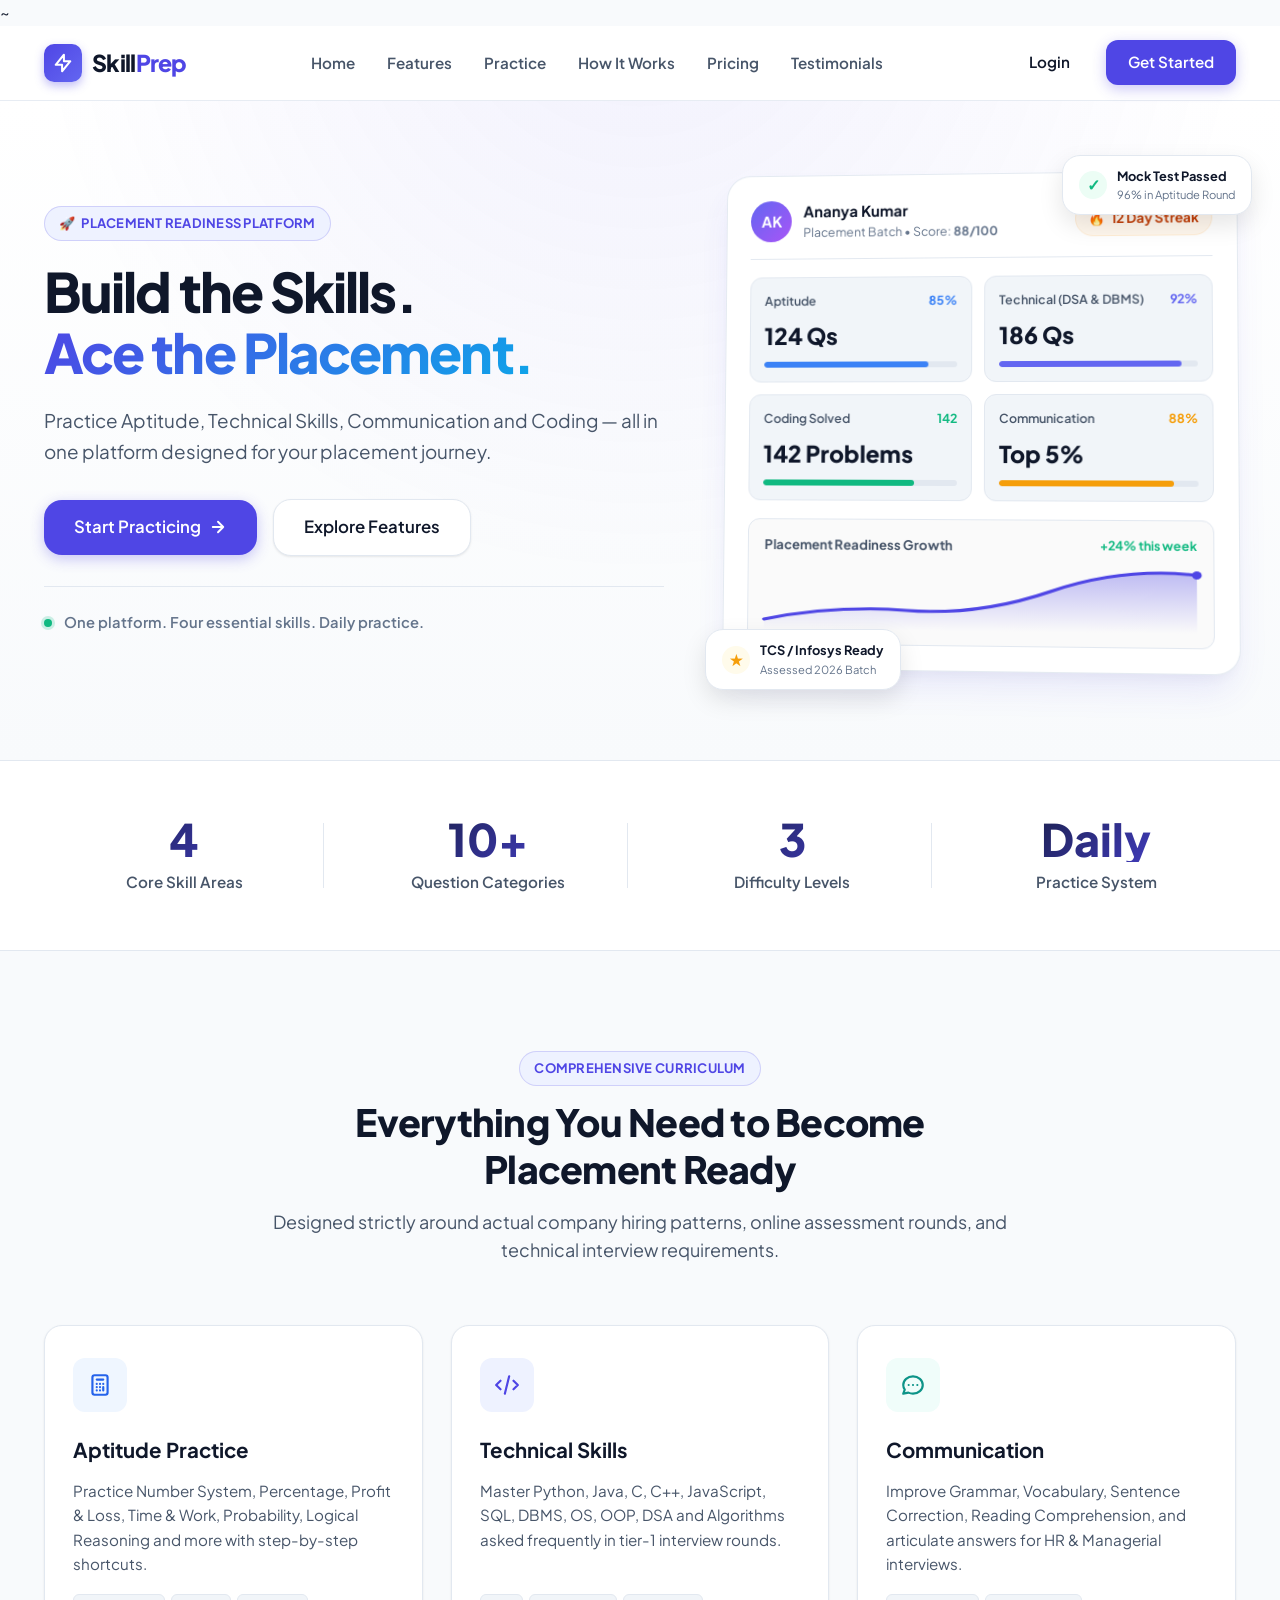
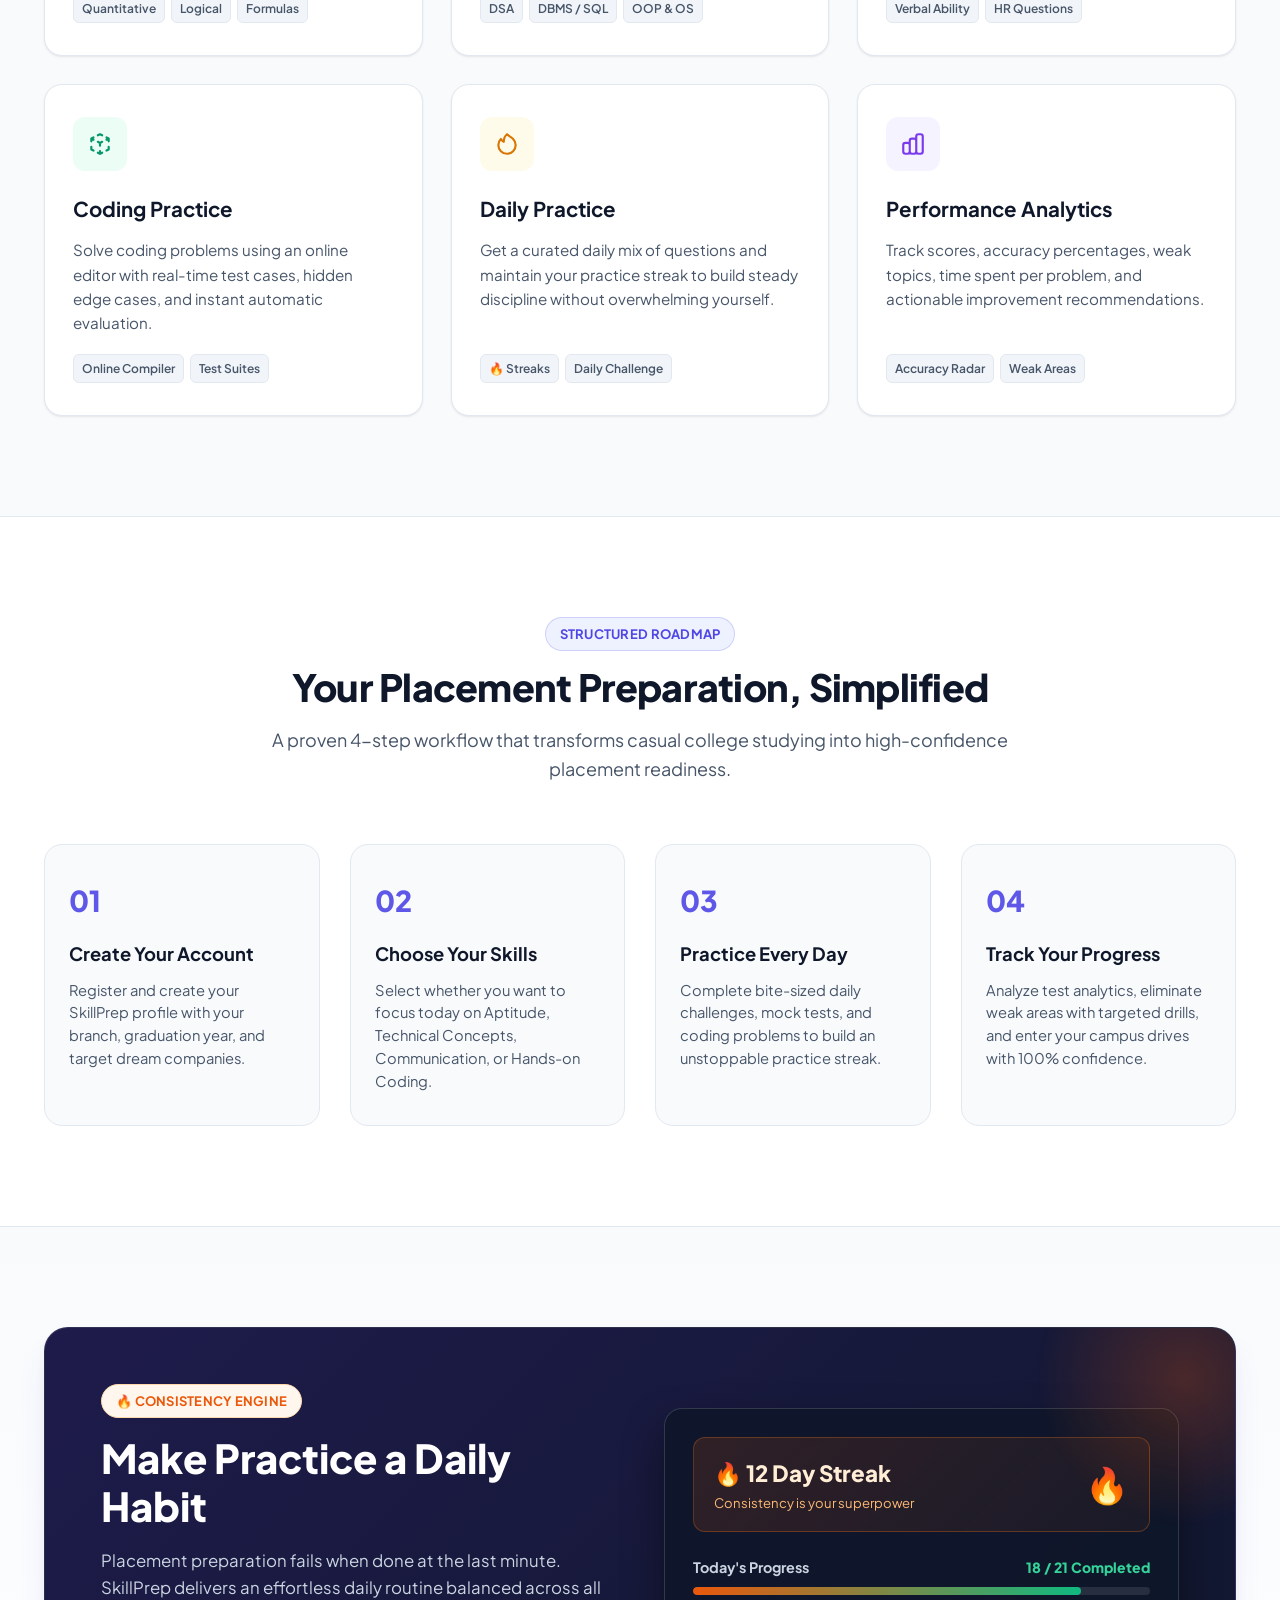
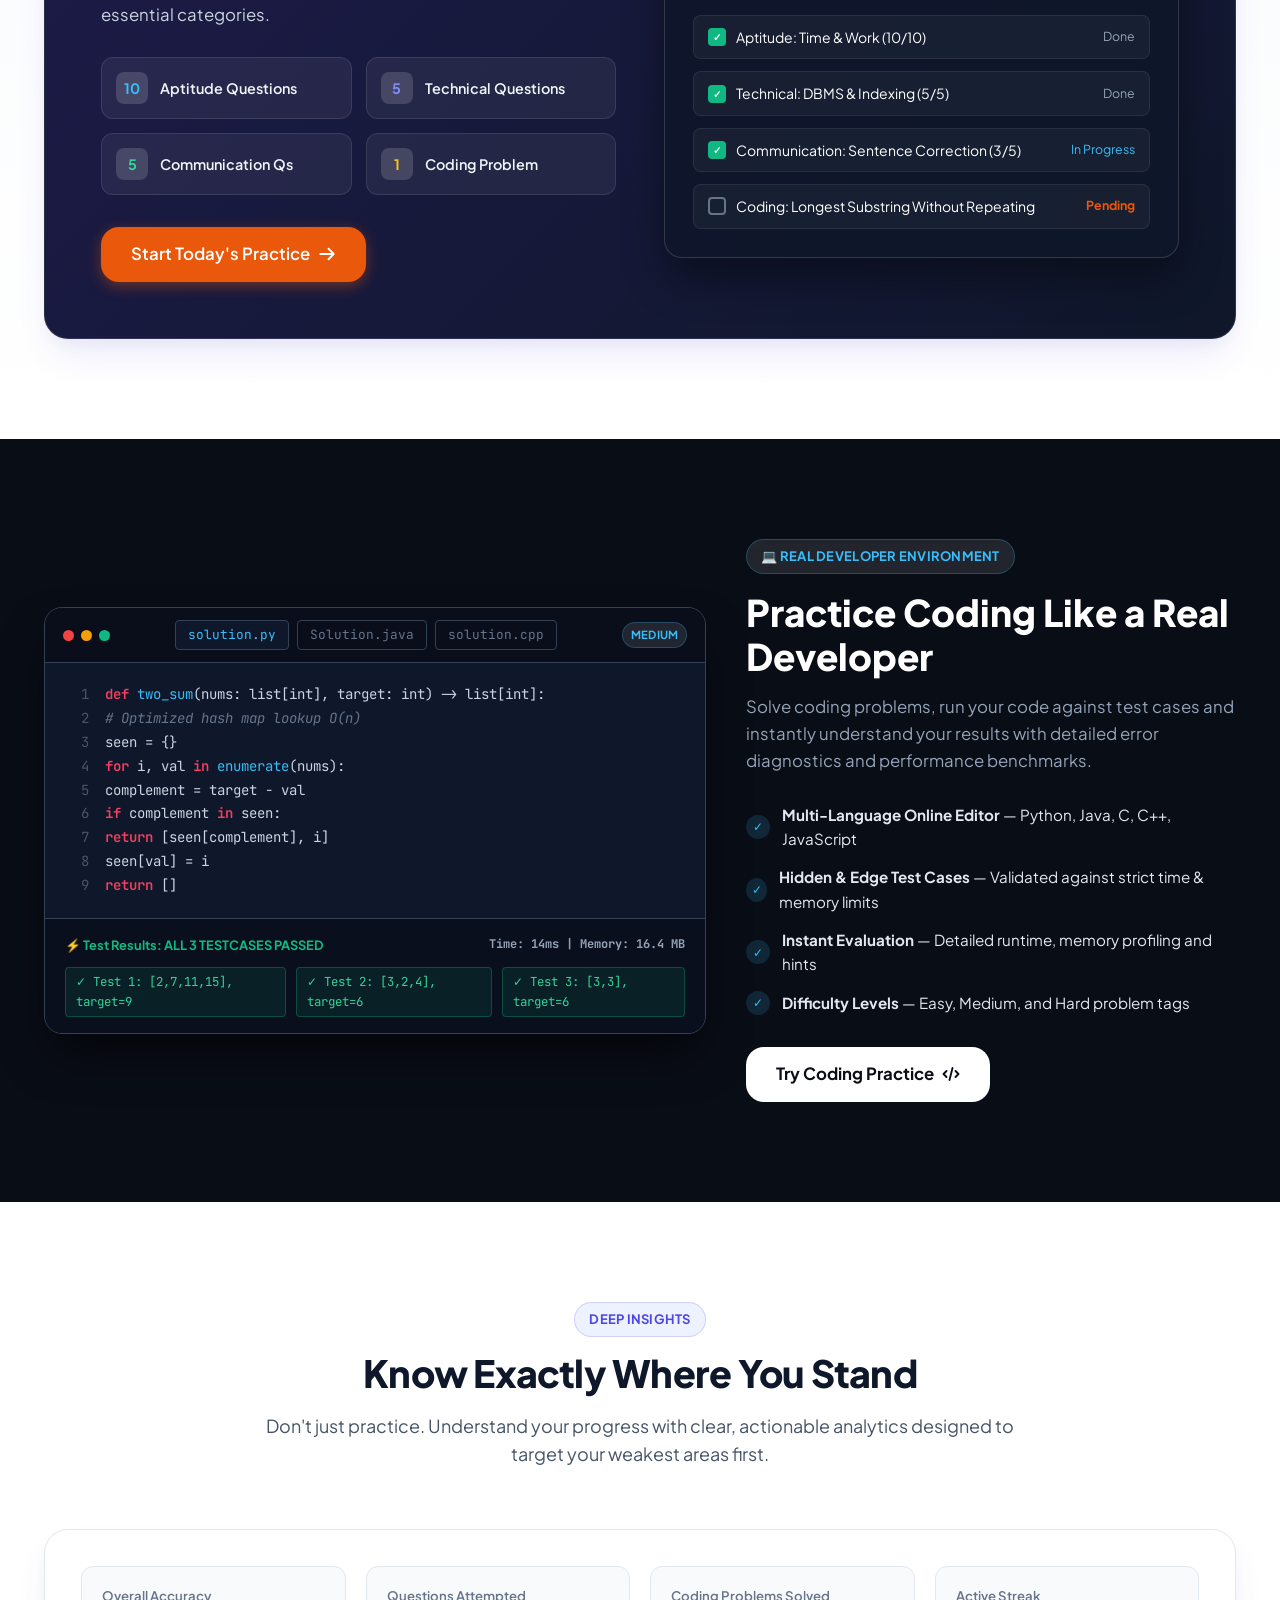
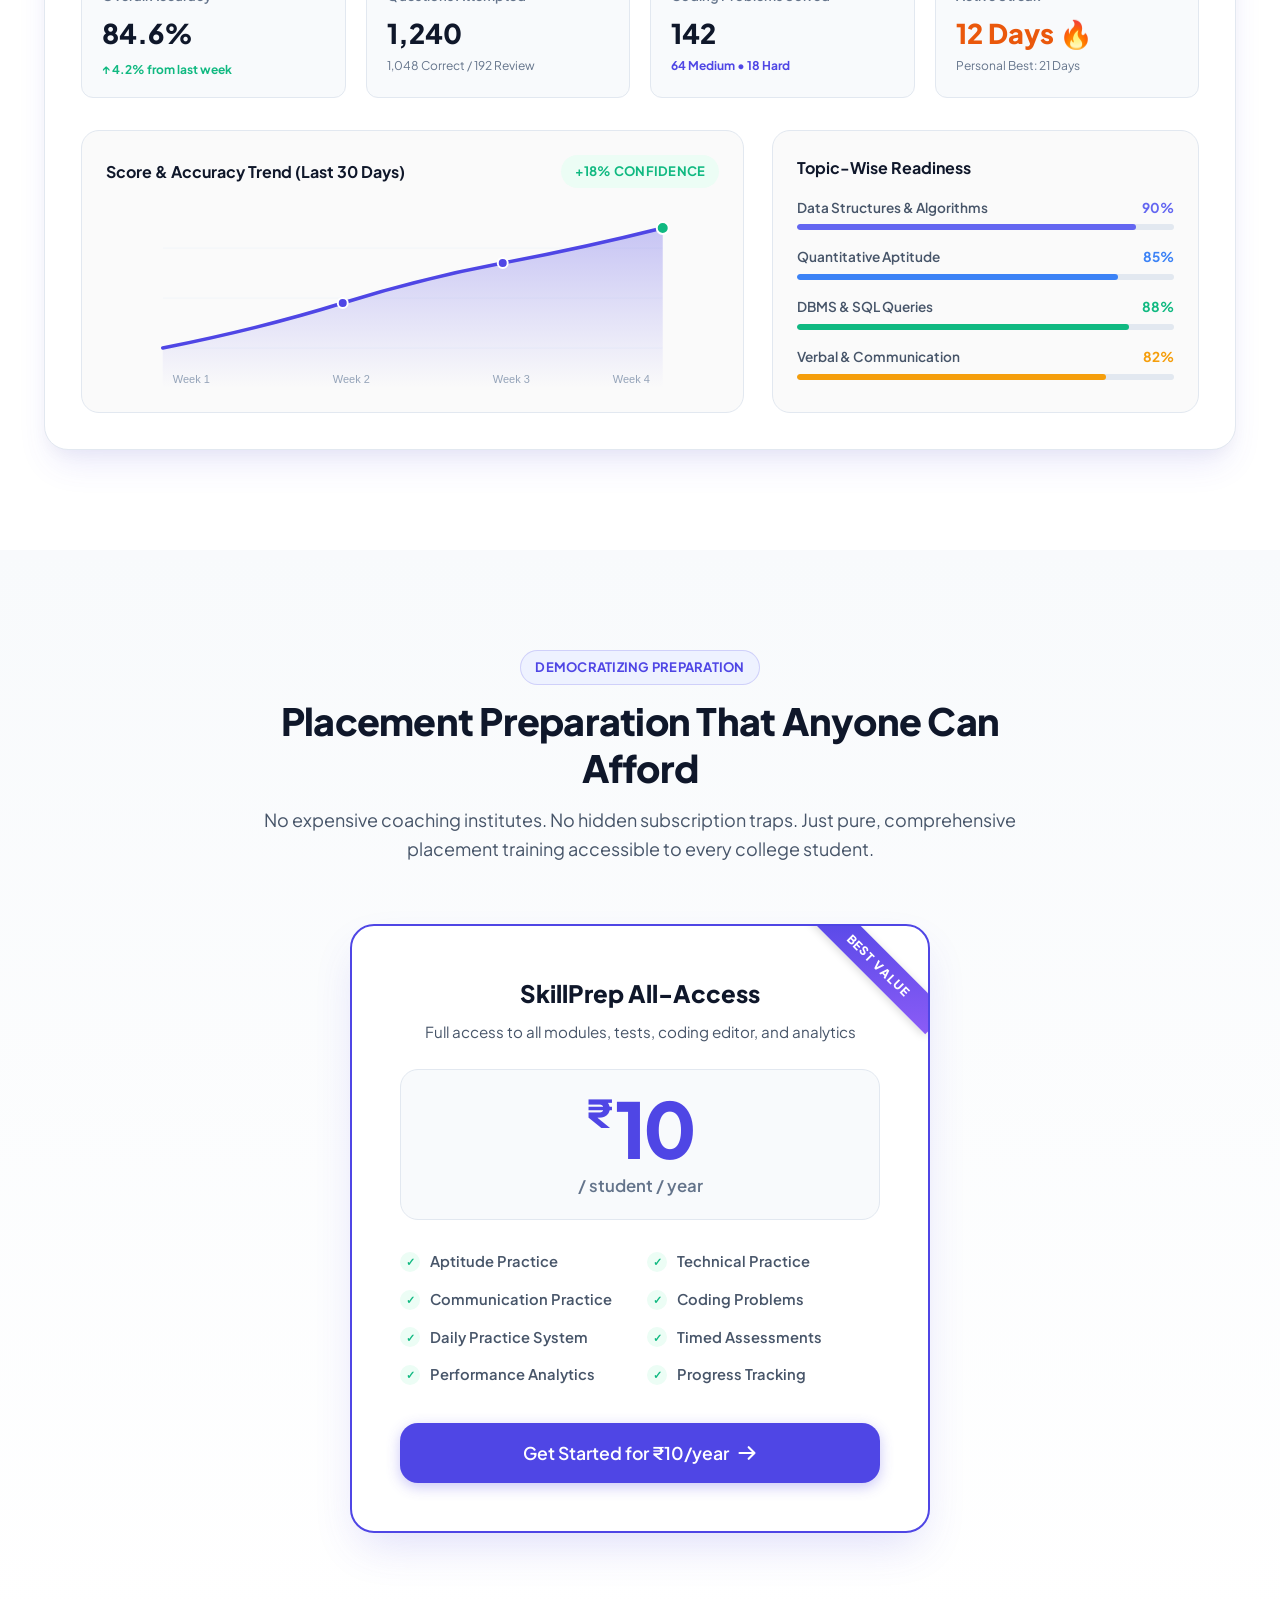
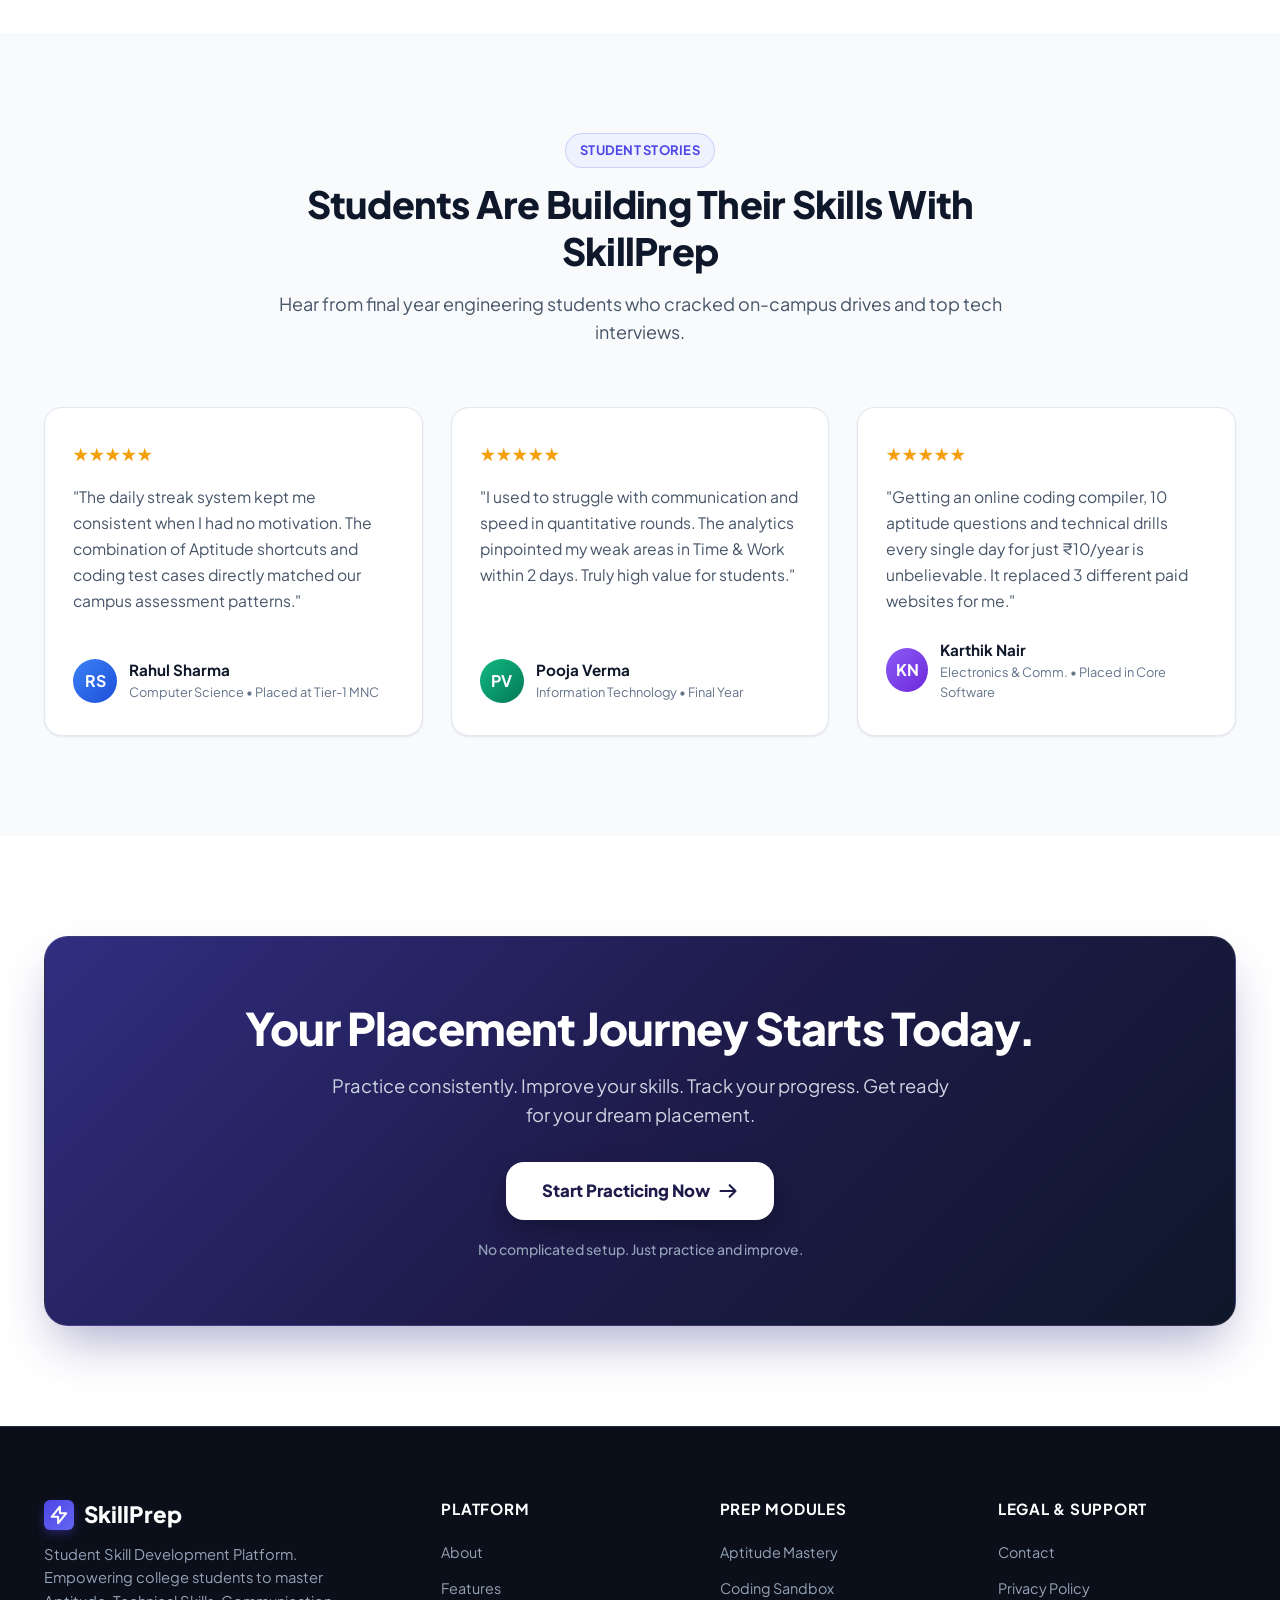
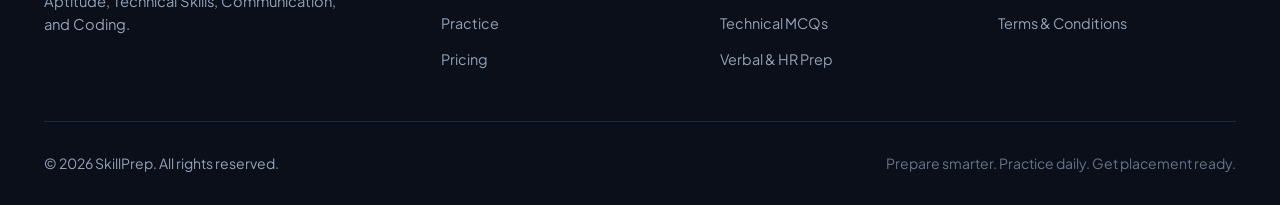
==== commit 4d414830: "feat: redesign question bank interface in admin dashboard and add question data module" ====
--- a/index.html
+++ b/index.html
@@ -1,14 +1,19 @@
+~
 <!DOCTYPE html>
 <html lang="en">
+
 <head>
     <meta charset="UTF-8">
     <meta name="viewport" content="width=device-width, initial-scale=1.0">
     <title>SkillPrep — Build the Skills. Ace the Placement.</title>
-    <meta name="description" content="SkillPrep is an affordable, comprehensive placement and interview preparation platform for college students. Practice Aptitude, Technical, Communication, and Coding daily.">
+    <meta name="description"
+        content="SkillPrep is an affordable, comprehensive placement and interview preparation platform for college students. Practice Aptitude, Technical, Communication, and Coding daily.">
     <link rel="preconnect" href="https://fonts.googleapis.com">
     <link rel="preconnect" href="https://fonts.gstatic.com" crossorigin>
-    <link href="https://fonts.googleapis.com/css2?family=JetBrains+Mono:wght@400;500;600&family=Plus+Jakarta+Sans:wght@400;500;600;700;800&display=swap" rel="stylesheet">
-    
+    <link
+        href="https://fonts.googleapis.com/css2?family=JetBrains+Mono:wght@400;500;600&family=Plus+Jakarta+Sans:wght@400;500;600;700;800&display=swap"
+        rel="stylesheet">
+
     <style>
         /* ==========================================================================
            SKILLPREP MODERN DESIGN SYSTEM & TOKENS
@@ -25,14 +30,14 @@
             --accent-amber: #f59e0b;
             --accent-amber-light: #fffbeb;
             --accent-purple: #8b5cf6;
-            
+
             --dark-bg: #090d16;
             --dark-surface: #0f172a;
             --dark-surface-2: #1e293b;
             --dark-border: #334155;
             --dark-text: #f8fafc;
             --dark-muted: #94a3b8;
-            
+
             --light-bg: #f8fafc;
             --light-surface: #ffffff;
             --light-surface-2: #f1f5f9;
@@ -40,25 +45,27 @@
             --text-main: #0f172a;
             --text-secondary: #475569;
             --text-muted: #64748b;
-            
+
             --radius-sm: 8px;
             --radius-md: 12px;
             --radius-lg: 18px;
             --radius-xl: 24px;
             --radius-full: 9999px;
-            
+
             --shadow-subtle: 0 1px 3px rgba(0, 0, 0, 0.05), 0 1px 2px rgba(0, 0, 0, 0.04);
             --shadow-md: 0 4px 6px -1px rgba(0, 0, 0, 0.07), 0 2px 4px -2px rgba(0, 0, 0, 0.05);
             --shadow-lg: 0 12px 28px -4px rgba(15, 23, 42, 0.08), 0 4px 12px -2px rgba(15, 23, 42, 0.03);
             --shadow-xl: 0 20px 35px -8px rgba(79, 70, 229, 0.12), 0 8px 16px -4px rgba(15, 23, 42, 0.04);
             --shadow-glow: 0 0 25px rgba(79, 70, 229, 0.28);
-            
+
             --font-sans: 'Plus Jakarta Sans', -apple-system, BlinkMacSystemFont, 'Segoe UI', Roboto, sans-serif;
             --font-mono: 'JetBrains Mono', 'Fira Code', monospace;
             --transition: all 0.25s cubic-bezier(0.16, 1, 0.3, 1);
         }
 
-        *, *::before, *::after {
+        *,
+        *::before,
+        *::after {
             margin: 0;
             padding: 0;
             box-sizing: border-box;
@@ -99,6 +106,7 @@
             padding: 0 24px;
         }
 
+        /* Badge component */
         .badge {
             display: inline-flex;
             align-items: center;
@@ -135,6 +143,7 @@
             border: 1px solid #fed7aa;
         }
 
+        /* Section Headings */
         .section-header {
             text-align: center;
             max-width: 760px;
@@ -156,7 +165,9 @@
             line-height: 1.6;
         }
 
-        /* 1. NAVBAR */
+        /* ==========================================================================
+           1. NAVBAR
+           ========================================================================== */
         .navbar {
             position: sticky;
             top: 0;
@@ -327,6 +338,7 @@
             justify-content: center;
         }
 
+        /* Mobile Drawer */
         .mobile-drawer {
             position: fixed;
             top: 74px;
@@ -352,12 +364,14 @@
             border-bottom: 1px solid #f1f5f9;
         }
 
-        /* 2. HERO SECTION */
+        /* ==========================================================================
+           2. HERO SECTION
+           ========================================================================== */
         .hero-section {
             position: relative;
             padding: 70px 0 90px;
             background: radial-gradient(circle at 50% -20%, rgba(79, 70, 229, 0.08) 0%, transparent 60%),
-                        linear-gradient(180deg, #ffffff 0%, var(--light-bg) 100%);
+                linear-gradient(180deg, #ffffff 0%, var(--light-bg) 100%);
             overflow: hidden;
         }
 
@@ -388,6 +402,7 @@
         .hero-title .gradient-text {
             background: linear-gradient(135deg, var(--primary) 0%, #0ea5e9 100%);
             -webkit-background-clip: text;
+            background-clip: text;
             -webkit-text-fill-color: transparent;
         }
 
@@ -425,6 +440,7 @@
             box-shadow: 0 0 0 3px rgba(16, 185, 129, 0.2);
         }
 
+        /* Hero Dashboard Visual */
         .hero-visual {
             position: relative;
         }
@@ -541,10 +557,25 @@
             border-radius: var(--radius-full);
         }
 
-        .fill-blue { background: #3b82f6; width: 85%; }
-        .fill-indigo { background: #6366f1; width: 92%; }
-        .fill-emerald { background: #10b981; width: 78%; }
-        .fill-amber { background: #f59e0b; width: 88%; }
+        .fill-blue {
+            background: #3b82f6;
+            width: 85%;
+        }
+
+        .fill-indigo {
+            background: #6366f1;
+            width: 92%;
+        }
+
+        .fill-emerald {
+            background: #10b981;
+            width: 78%;
+        }
+
+        .fill-amber {
+            background: #f59e0b;
+            width: 88%;
+        }
 
         .mockup-chart-box {
             background: #fafafa;
@@ -593,11 +624,20 @@
         }
 
         @keyframes float {
-            0%, 100% { transform: translateY(0px); }
-            50% { transform: translateY(-8px); }
-        }
-
-        /* 3. STATISTICS SECTION */
+
+            0%,
+            100% {
+                transform: translateY(0px);
+            }
+
+            50% {
+                transform: translateY(-8px);
+            }
+        }
+
+        /* ==========================================================================
+           3. STATISTICS SECTION
+           ========================================================================== */
         .stats-section {
             padding: 40px 0;
             background: white;
@@ -635,6 +675,7 @@
             margin-bottom: 8px;
             background: linear-gradient(135deg, var(--text-main) 0%, var(--primary) 100%);
             -webkit-background-clip: text;
+            background-clip: text;
             -webkit-text-fill-color: transparent;
         }
 
@@ -644,7 +685,9 @@
             color: var(--text-secondary);
         }
 
-        /* 4. FEATURES SECTION */
+        /* ==========================================================================
+           4. FEATURES SECTION
+           ========================================================================== */
         .features-section {
             padding: 100px 0;
             background: var(--light-bg);
@@ -706,12 +749,35 @@
             transform: scale(1.08);
         }
 
-        .icon-blue { background: #eff6ff; color: #2563eb; }
-        .icon-indigo { background: #eef2ff; color: #4f46e5; }
-        .icon-teal { background: #f0fdfa; color: #0d9488; }
-        .icon-emerald { background: #ecfdf5; color: #059669; }
-        .icon-amber { background: #fffbeb; color: #d97706; }
-        .icon-purple { background: #f5f3ff; color: #7c3aed; }
+        .icon-blue {
+            background: #eff6ff;
+            color: #2563eb;
+        }
+
+        .icon-indigo {
+            background: #eef2ff;
+            color: #4f46e5;
+        }
+
+        .icon-teal {
+            background: #f0fdfa;
+            color: #0d9488;
+        }
+
+        .icon-emerald {
+            background: #ecfdf5;
+            color: #059669;
+        }
+
+        .icon-amber {
+            background: #fffbeb;
+            color: #d97706;
+        }
+
+        .icon-purple {
+            background: #f5f3ff;
+            color: #7c3aed;
+        }
 
         .feature-card h3 {
             font-size: 1.28rem;
@@ -745,7 +811,9 @@
             border: 1px solid #e2e8f0;
         }
 
-        /* 5. HOW IT WORKS */
+        /* ==========================================================================
+           5. HOW IT WORKS
+           ========================================================================== */
         .how-section {
             padding: 100px 0;
             background: white;
@@ -804,7 +872,9 @@
             line-height: 1.55;
         }
 
-        /* 6. DAILY PRACTICE SECTION */
+        /* ==========================================================================
+           6. DAILY PRACTICE SECTION
+           ========================================================================== */
         .daily-section {
             padding: 100px 0;
             background: linear-gradient(180deg, var(--light-bg) 0%, #ffffff 100%);
@@ -915,8 +985,15 @@
         }
 
         @keyframes pulse-fire {
-            0%, 100% { transform: scale(1); }
-            50% { transform: scale(1.15); }
+
+            0%,
+            100% {
+                transform: scale(1);
+            }
+
+            50% {
+                transform: scale(1.15);
+            }
         }
 
         .streak-count-title {
@@ -971,7 +1048,9 @@
             border: 2px solid #64748b;
         }
 
-        /* 7. CODING PRACTICE SECTION */
+        /* ==========================================================================
+           7. CODING PRACTICE SECTION
+           ========================================================================== */
         .coding-section {
             padding: 100px 0;
             background: var(--dark-bg);
@@ -1014,9 +1093,17 @@
             border-radius: 50%;
         }
 
-        .dot-red { background: #ef4444; }
-        .dot-yellow { background: #f59e0b; }
-        .dot-green { background: #10b981; }
+        .dot-red {
+            background: #ef4444;
+        }
+
+        .dot-yellow {
+            background: #f59e0b;
+        }
+
+        .dot-green {
+            background: #10b981;
+        }
 
         .ide-tabs {
             display: flex;
@@ -1054,11 +1141,27 @@
             text-align: right;
         }
 
-        .syntax-kw { color: #f43f5e; font-weight: 600; }
-        .syntax-fn { color: #38bdf8; }
-        .syntax-str { color: #34d399; }
-        .syntax-num { color: #fbbf24; }
-        .syntax-comment { color: #64748b; font-style: italic; }
+        .syntax-kw {
+            color: #f43f5e;
+            font-weight: 600;
+        }
+
+        .syntax-fn {
+            color: #38bdf8;
+        }
+
+        .syntax-str {
+            color: #34d399;
+        }
+
+        .syntax-num {
+            color: #fbbf24;
+        }
+
+        .syntax-comment {
+            color: #64748b;
+            font-style: italic;
+        }
 
         .ide-console {
             background: #0a0f1d;
@@ -1137,7 +1240,9 @@
             font-size: 12px;
         }
 
-        /* 8. PERFORMANCE ANALYTICS SECTION */
+        /* ==========================================================================
+           8. PERFORMANCE ANALYTICS SECTION
+           ========================================================================== */
         .analytics-section {
             padding: 100px 0;
             background: #ffffff;
@@ -1237,7 +1342,9 @@
             color: var(--text-secondary);
         }
 
-        /* 9. PRICING SECTION */
+        /* ==========================================================================
+           9. PRICING SECTION
+           ========================================================================== */
         .pricing-section {
             padding: 100px 0;
             background: linear-gradient(180deg, var(--light-bg) 0%, #ffffff 100%);
@@ -1272,7 +1379,7 @@
             letter-spacing: 0.08em;
             text-transform: uppercase;
             transform: rotate(45deg);
-            box-shadow: 0 2px 8px rgba(0,0,0,0.15);
+            box-shadow: 0 2px 8px rgba(0, 0, 0, 0.15);
         }
 
         .pricing-title {
@@ -1351,7 +1458,9 @@
             flex-shrink: 0;
         }
 
-        /* 10. TESTIMONIALS */
+        /* ==========================================================================
+           10. TESTIMONIALS
+           ========================================================================== */
         .testimonials-section {
             padding: 100px 0;
             background: var(--light-bg);
@@ -1415,9 +1524,17 @@
             font-size: 1rem;
         }
 
-        .avatar-1 { background: linear-gradient(135deg, #3b82f6, #1d4ed8); }
-        .avatar-2 { background: linear-gradient(135deg, #10b981, #047857); }
-        .avatar-3 { background: linear-gradient(135deg, #8b5cf6, #6d28d9); }
+        .avatar-1 {
+            background: linear-gradient(135deg, #3b82f6, #1d4ed8);
+        }
+
+        .avatar-2 {
+            background: linear-gradient(135deg, #10b981, #047857);
+        }
+
+        .avatar-3 {
+            background: linear-gradient(135deg, #8b5cf6, #6d28d9);
+        }
 
         .author-info h4 {
             font-size: 0.95rem;
@@ -1430,7 +1547,9 @@
             color: var(--text-muted);
         }
 
-        /* 11. FINAL CTA SECTION */
+        /* ==========================================================================
+           11. FINAL CTA SECTION
+           ========================================================================== */
         .final-cta-section {
             padding: 100px 0;
             background: white;
@@ -1471,7 +1590,9 @@
             font-weight: 500;
         }
 
-        /* 12. FOOTER */
+        /* ==========================================================================
+           12. FOOTER
+           ========================================================================== */
         .footer {
             background: #0b0f19;
             color: #94a3b8;
@@ -1537,45 +1658,119 @@
             font-size: 0.875rem;
         }
 
-        /* RESPONSIVE BREAKPOINTS */
+        /* ==========================================================================
+           RESPONSIVE DESIGN BREAKPOINTS
+           ========================================================================== */
         @media (max-width: 1024px) {
-            .hero-title { font-size: 2.8rem; }
-            .hero-grid { grid-template-columns: 1fr; gap: 50px; }
-            .features-grid { grid-template-columns: repeat(2, 1fr); }
-            .steps-grid { grid-template-columns: repeat(2, 1fr); }
-            .daily-grid { grid-template-columns: 1fr; }
-            .coding-grid { grid-template-columns: 1fr; }
-            .analytics-top-stats { grid-template-columns: repeat(2, 1fr); }
-            .analytics-visual-grid { grid-template-columns: 1fr; }
-            .testimonials-grid { grid-template-columns: 1fr; }
-            .footer-grid { grid-template-columns: repeat(2, 1fr); }
+            .hero-title {
+                font-size: 2.8rem;
+            }
+
+            .hero-grid {
+                grid-template-columns: 1fr;
+                gap: 50px;
+            }
+
+            .features-grid {
+                grid-template-columns: repeat(2, 1fr);
+            }
+
+            .steps-grid {
+                grid-template-columns: repeat(2, 1fr);
+            }
+
+            .daily-grid {
+                grid-template-columns: 1fr;
+            }
+
+            .coding-grid {
+                grid-template-columns: 1fr;
+            }
+
+            .analytics-top-stats {
+                grid-template-columns: repeat(2, 1fr);
+            }
+
+            .analytics-visual-grid {
+                grid-template-columns: 1fr;
+            }
+
+            .testimonials-grid {
+                grid-template-columns: 1fr;
+            }
+
+            .footer-grid {
+                grid-template-columns: repeat(2, 1fr);
+            }
         }
 
         @media (max-width: 768px) {
-            .nav-links, .nav-actions .btn-ghost { display: none; }
-            .mobile-menu-toggle { display: flex; }
-            .hero-title { font-size: 2.3rem; }
-            .stats-grid { grid-template-columns: repeat(2, 1fr); }
-            .stat-item:nth-child(2)::after { display: none; }
-            .features-grid { grid-template-columns: 1fr; }
-            .steps-grid { grid-template-columns: 1fr; }
-            .pricing-features-grid { grid-template-columns: 1fr; }
-            .daily-box { padding: 32px 20px; }
-            .footer-grid { grid-template-columns: 1fr; }
-            .footer-bottom { flex-direction: column; gap: 12px; text-align: center; }
-            .final-cta-box h2 { font-size: 2.1rem; }
+
+            .nav-links,
+            .nav-actions .btn-ghost {
+                display: none;
+            }
+
+            .mobile-menu-toggle {
+                display: flex;
+            }
+
+            .hero-title {
+                font-size: 2.3rem;
+            }
+
+            .stats-grid {
+                grid-template-columns: repeat(2, 1fr);
+            }
+
+            .stat-item:nth-child(2)::after {
+                display: none;
+            }
+
+            .features-grid {
+                grid-template-columns: 1fr;
+            }
+
+            .steps-grid {
+                grid-template-columns: 1fr;
+            }
+
+            .pricing-features-grid {
+                grid-template-columns: 1fr;
+            }
+
+            .daily-box {
+                padding: 32px 20px;
+            }
+
+            .footer-grid {
+                grid-template-columns: 1fr;
+            }
+
+            .footer-bottom {
+                flex-direction: column;
+                gap: 12px;
+                text-align: center;
+            }
+
+            .final-cta-box h2 {
+                font-size: 2.1rem;
+            }
         }
     </style>
 </head>
+
 <body>
 
-    <!-- 1. NAVBAR -->
+    <!-- ==========================================
+         1. NAVBAR
+         ========================================== -->
     <nav class="navbar" id="navbar">
         <div class="container navbar-content">
             <a href="index.html" class="brand-logo" id="nav-brand">
                 <div class="brand-icon">
                     <svg fill="none" viewBox="0 0 24 24" stroke="currentColor" stroke-width="2.2">
-                        <path stroke-linecap="round" stroke-linejoin="round" d="M13 10V3L4 14h7v7l9-11h-7z"/>
+                        <path stroke-linecap="round" stroke-linejoin="round" d="M13 10V3L4 14h7v7l9-11h-7z" />
                     </svg>
                 </div>
                 <span class="brand-name">Skill<span>Prep</span></span>
@@ -1592,10 +1787,10 @@
 
             <div class="nav-actions">
                 <a href="login.html" class="btn btn-ghost" id="login-btn">Login</a>
-                <a href="register.html" class="btn btn-primary" id="get-started-btn">Get Started</a>
+                <a href="student-entry.html" class="btn btn-primary" id="get-started-btn">Get Started</a>
                 <button class="mobile-menu-toggle" id="menu-toggle" aria-label="Toggle navigation menu">
                     <svg width="24" height="24" viewBox="0 0 24 24" fill="none" stroke="currentColor" stroke-width="2">
-                        <path stroke-linecap="round" stroke-linejoin="round" d="M4 6h16M4 12h16M4 18h16"/>
+                        <path stroke-linecap="round" stroke-linejoin="round" d="M4 6h16M4 12h16M4 18h16" />
                     </svg>
                 </button>
             </div>
@@ -1610,11 +1805,13 @@
             <a href="#pricing" class="nav-link mobile-link">Pricing</a>
             <a href="#testimonials" class="nav-link mobile-link">Testimonials</a>
             <a href="login.html" class="btn btn-secondary" style="width:100%; text-align:center;">Login</a>
-            <a href="register.html" class="btn btn-primary" style="width:100%; text-align:center;">Get Started</a>
+            <a href="student-entry.html" class="btn btn-primary" style="width:100%; text-align:center;">Get Started</a>
         </div>
     </nav>
 
-    <!-- 2. HERO SECTION -->
+    <!-- ==========================================
+         2. HERO SECTION
+         ========================================== -->
     <header class="hero-section" id="home">
         <div class="container">
             <div class="hero-grid">
@@ -1629,16 +1826,19 @@
                         <span class="gradient-text">Ace the Placement.</span>
                     </h1>
                     <p class="hero-description">
-                        Practice Aptitude, Technical Skills, Communication and Coding — all in one platform designed for your placement journey.
+                        Practice Aptitude, Technical Skills, Communication and Coding — all in one platform designed for
+                        your placement journey.
                     </p>
                     <div class="hero-cta-group">
-                        <a href="register.html" class="btn btn-primary btn-lg" id="hero-primary-cta">
+                        <a href="student-entry.html" class="btn btn-primary btn-lg" id="hero-primary-cta">
                             <span>Start Practicing</span>
-                            <svg width="18" height="18" viewBox="0 0 24 24" fill="none" stroke="currentColor" stroke-width="2.5">
-                                <path stroke-linecap="round" stroke-linejoin="round" d="M5 12h14M12 5l7 7-7 7"/>
+                            <svg width="18" height="18" viewBox="0 0 24 24" fill="none" stroke="currentColor"
+                                stroke-width="2.5">
+                                <path stroke-linecap="round" stroke-linejoin="round" d="M5 12h14M12 5l7 7-7 7" />
                             </svg>
                         </a>
-                        <a href="#features" class="btn btn-secondary btn-lg" id="hero-secondary-cta">Explore Features</a>
+                        <a href="#features" class="btn btn-secondary btn-lg" id="hero-secondary-cta">Explore
+                            Features</a>
                     </div>
                     <div class="hero-trust-bar">
                         <span class="dot"></span>
@@ -1649,6 +1849,7 @@
                 <!-- Hero Visual Dashboard Mockup -->
                 <div class="hero-visual">
                     <div class="dashboard-mockup">
+                        <!-- Mockup Top Bar -->
                         <div class="mockup-header">
                             <div class="student-profile">
                                 <div class="student-avatar">AK</div>
@@ -1662,6 +1863,7 @@
                             </div>
                         </div>
 
+                        <!-- 4 Skill Metrics Grid -->
                         <div class="mockup-metrics">
                             <div class="metric-card">
                                 <div class="metric-title">
@@ -1708,6 +1910,7 @@
                             </div>
                         </div>
 
+                        <!-- Analytics Mini Trend Graph -->
                         <div class="mockup-chart-box">
                             <div class="chart-header">
                                 <span style="color:var(--text-secondary);">Placement Readiness Growth</span>
@@ -1716,19 +1919,23 @@
                             <svg class="chart-svg" viewBox="0 0 360 65" preserveAspectRatio="none">
                                 <defs>
                                     <linearGradient id="chartGrad" x1="0" y1="0" x2="0" y2="1">
-                                        <stop offset="0%" stop-color="#4f46e5" stop-opacity="0.35"/>
-                                        <stop offset="100%" stop-color="#4f46e5" stop-opacity="0.0"/>
+                                        <stop offset="0%" stop-color="#4f46e5" stop-opacity="0.35" />
+                                        <stop offset="100%" stop-color="#4f46e5" stop-opacity="0.0" />
                                     </linearGradient>
                                 </defs>
-                                <path d="M0,55 Q60,40 120,45 T240,25 T360,8 L360,65 L0,65 Z" fill="url(#chartGrad)"/>
-                                <path d="M0,55 Q60,40 120,45 T240,25 T360,8" fill="none" stroke="#4f46e5" stroke-width="3" stroke-linecap="round"/>
-                                <circle cx="360" cy="8" r="4" fill="#4f46e5"/>
+                                <path d="M0,55 Q60,40 120,45 T240,25 T360,8 L360,65 L0,65 Z" fill="url(#chartGrad)" />
+                                <path d="M0,55 Q60,40 120,45 T240,25 T360,8" fill="none" stroke="#4f46e5"
+                                    stroke-width="3" stroke-linecap="round" />
+                                <circle cx="360" cy="8" r="4" fill="#4f46e5" />
                             </svg>
                         </div>
                     </div>
 
+                    <!-- Floating Badges -->
                     <div class="floating-badge floating-badge-1">
-                        <div style="background:#ecfdf5; color:#10b981; width:28px; height:28px; border-radius:50%; display:flex; align-items:center; justify-content:center; font-weight:bold;">✓</div>
+                        <div
+                            style="background:#ecfdf5; color:#10b981; width:28px; height:28px; border-radius:50%; display:flex; align-items:center; justify-content:center; font-weight:bold;">
+                            ✓</div>
                         <div>
                             <div style="font-size:0.8rem; font-weight:700;">Mock Test Passed</div>
                             <div style="font-size:0.7rem; color:var(--text-muted);">96% in Aptitude Round</div>
@@ -1736,7 +1943,9 @@
                     </div>
 
                     <div class="floating-badge floating-badge-2">
-                        <div style="background:#fffbeb; color:#f59e0b; width:28px; height:28px; border-radius:50%; display:flex; align-items:center; justify-content:center; font-weight:bold;">★</div>
+                        <div
+                            style="background:#fffbeb; color:#f59e0b; width:28px; height:28px; border-radius:50%; display:flex; align-items:center; justify-content:center; font-weight:bold;">
+                            ★</div>
                         <div>
                             <div style="font-size:0.8rem; font-weight:700;">TCS / Infosys Ready</div>
                             <div style="font-size:0.7rem; color:var(--text-muted);">Assessed 2026 Batch</div>
@@ -1747,7 +1956,9 @@
         </div>
     </header>
 
-    <!-- 3. TRUST / STATISTICS SECTION -->
+    <!-- ==========================================
+         3. TRUST / STATISTICS SECTION
+         ========================================== -->
     <section class="stats-section" id="stats">
         <div class="container">
             <div class="stats-grid">
@@ -1771,24 +1982,31 @@
         </div>
     </section>
 
-    <!-- 4. FEATURES SECTION -->
+    <!-- ==========================================
+         4. FEATURES SECTION
+         ========================================== -->
     <section class="features-section" id="features">
         <div class="container">
             <div class="section-header">
                 <span class="badge badge-primary">Comprehensive Curriculum</span>
                 <h2>Everything You Need to Become Placement Ready</h2>
-                <p>Designed strictly around actual company hiring patterns, online assessment rounds, and technical interview requirements.</p>
+                <p>Designed strictly around actual company hiring patterns, online assessment rounds, and technical
+                    interview requirements.</p>
             </div>
 
             <div class="features-grid">
+                <!-- Feature 1 -->
                 <div class="feature-card">
                     <div class="feature-icon-wrapper icon-blue">
-                        <svg width="26" height="26" fill="none" viewBox="0 0 24 24" stroke="currentColor" stroke-width="2">
-                            <path stroke-linecap="round" stroke-linejoin="round" d="M9 7h6m0 10v-3m-3 3h.01M9 17h.01M9 14h.01M12 14h.01M15 11h.01M12 11h.01M9 11h.01M7 21h10a2 2 0 002-2V5a2 2 0 00-2-2H7a2 2 0 00-2 2v14a2 2 0 002 2z"/>
+                        <svg width="26" height="26" fill="none" viewBox="0 0 24 24" stroke="currentColor"
+                            stroke-width="2">
+                            <path stroke-linecap="round" stroke-linejoin="round"
+                                d="M9 7h6m0 10v-3m-3 3h.01M9 17h.01M9 14h.01M12 14h.01M15 11h.01M12 11h.01M9 11h.01M7 21h10a2 2 0 002-2V5a2 2 0 00-2-2H7a2 2 0 00-2 2v14a2 2 0 002 2z" />
                         </svg>
                     </div>
                     <h3>Aptitude Practice</h3>
-                    <p>Practice Number System, Percentage, Profit & Loss, Time & Work, Probability, Logical Reasoning and more with step-by-step shortcuts.</p>
+                    <p>Practice Number System, Percentage, Profit & Loss, Time & Work, Probability, Logical Reasoning
+                        and more with step-by-step shortcuts.</p>
                     <div class="feature-tags">
                         <span class="mini-tag">Quantitative</span>
                         <span class="mini-tag">Logical</span>
@@ -1796,14 +2014,18 @@
                     </div>
                 </div>
 
+                <!-- Feature 2 -->
                 <div class="feature-card">
                     <div class="feature-icon-wrapper icon-indigo">
-                        <svg width="26" height="26" fill="none" viewBox="0 0 24 24" stroke="currentColor" stroke-width="2">
-                            <path stroke-linecap="round" stroke-linejoin="round" d="M10 20l4-16m4 4l4 4-4 4M6 16l-4-4 4-4"/>
+                        <svg width="26" height="26" fill="none" viewBox="0 0 24 24" stroke="currentColor"
+                            stroke-width="2">
+                            <path stroke-linecap="round" stroke-linejoin="round"
+                                d="M10 20l4-16m4 4l4 4-4 4M6 16l-4-4 4-4" />
                         </svg>
                     </div>
                     <h3>Technical Skills</h3>
-                    <p>Master Python, Java, C, C++, JavaScript, SQL, DBMS, OS, OOP, DSA and Algorithms asked frequently in tier-1 interview rounds.</p>
+                    <p>Master Python, Java, C, C++, JavaScript, SQL, DBMS, OS, OOP, DSA and Algorithms asked frequently
+                        in tier-1 interview rounds.</p>
                     <div class="feature-tags">
                         <span class="mini-tag">DSA</span>
                         <span class="mini-tag">DBMS / SQL</span>
@@ -1811,56 +2033,72 @@
                     </div>
                 </div>
 
+                <!-- Feature 3 -->
                 <div class="feature-card">
                     <div class="feature-icon-wrapper icon-teal">
-                        <svg width="26" height="26" fill="none" viewBox="0 0 24 24" stroke="currentColor" stroke-width="2">
-                            <path stroke-linecap="round" stroke-linejoin="round" d="M8 12h.01M12 12h.01M16 12h.01M21 12c0 4.418-4.03 8-9 8a9.863 9.863 0 01-4.255-.949L3 20l1.395-3.72C3.512 15.042 3 13.574 3 12c0-4.418 4.03-8 9-8s9 3.582 9 8z"/>
+                        <svg width="26" height="26" fill="none" viewBox="0 0 24 24" stroke="currentColor"
+                            stroke-width="2">
+                            <path stroke-linecap="round" stroke-linejoin="round"
+                                d="M8 12h.01M12 12h.01M16 12h.01M21 12c0 4.418-4.03 8-9 8a9.863 9.863 0 01-4.255-.949L3 20l1.395-3.72C3.512 15.042 3 13.574 3 12c0-4.418 4.03-8 9-8s9 3.582 9 8z" />
                         </svg>
                     </div>
                     <h3>Communication</h3>
-                    <p>Improve Grammar, Vocabulary, Sentence Correction, Reading Comprehension, and articulate answers for HR & Managerial interviews.</p>
+                    <p>Improve Grammar, Vocabulary, Sentence Correction, Reading Comprehension, and articulate answers
+                        for HR & Managerial interviews.</p>
                     <div class="feature-tags">
                         <span class="mini-tag">Verbal Ability</span>
                         <span class="mini-tag">HR Questions</span>
                     </div>
                 </div>
 
+                <!-- Feature 4 -->
                 <div class="feature-card">
                     <div class="feature-icon-wrapper icon-emerald">
-                        <svg width="26" height="26" fill="none" viewBox="0 0 24 24" stroke="currentColor" stroke-width="2">
-                            <path stroke-linecap="round" stroke-linejoin="round" d="M14 10l-2 1m0 0l-2-1m2 1v2.5M20 7l-2 1m2-1l-2-1m2 1v2.5M14 4l-2-1-2 1M4 7l2-1M4 7l2 1M4 7v2.5M12 21l-2-1m2 1l2-1m-2 1v-2.5M6 18l-2-1v-2.5M18 18l2-1v-2.5"/>
+                        <svg width="26" height="26" fill="none" viewBox="0 0 24 24" stroke="currentColor"
+                            stroke-width="2">
+                            <path stroke-linecap="round" stroke-linejoin="round"
+                                d="M14 10l-2 1m0 0l-2-1m2 1v2.5M20 7l-2 1m2-1l-2-1m2 1v2.5M14 4l-2-1-2 1M4 7l2-1M4 7l2 1M4 7v2.5M12 21l-2-1m2 1l2-1m-2 1v-2.5M6 18l-2-1v-2.5M18 18l2-1v-2.5" />
                         </svg>
                     </div>
                     <h3>Coding Practice</h3>
-                    <p>Solve coding problems using an online editor with real-time test cases, hidden edge cases, and instant automatic evaluation.</p>
+                    <p>Solve coding problems using an online editor with real-time test cases, hidden edge cases, and
+                        instant automatic evaluation.</p>
                     <div class="feature-tags">
                         <span class="mini-tag">Online Compiler</span>
                         <span class="mini-tag">Test Suites</span>
                     </div>
                 </div>
 
+                <!-- Feature 5 -->
                 <div class="feature-card">
                     <div class="feature-icon-wrapper icon-amber">
-                        <svg width="26" height="26" fill="none" viewBox="0 0 24 24" stroke="currentColor" stroke-width="2">
-                            <path stroke-linecap="round" stroke-linejoin="round" d="M17.657 18.657A8 8 0 016.343 7.343S7 9 9 10c0-2 .5-5 2.986-7C14 5 16.09 5.777 17.656 7.343A7.975 7.975 0 0120 13a7.975 7.975 0 01-2.343 5.657z"/>
+                        <svg width="26" height="26" fill="none" viewBox="0 0 24 24" stroke="currentColor"
+                            stroke-width="2">
+                            <path stroke-linecap="round" stroke-linejoin="round"
+                                d="M17.657 18.657A8 8 0 016.343 7.343S7 9 9 10c0-2 .5-5 2.986-7C14 5 16.09 5.777 17.656 7.343A7.975 7.975 0 0120 13a7.975 7.975 0 01-2.343 5.657z" />
                         </svg>
                     </div>
                     <h3>Daily Practice</h3>
-                    <p>Get a curated daily mix of questions and maintain your practice streak to build steady discipline without overwhelming yourself.</p>
+                    <p>Get a curated daily mix of questions and maintain your practice streak to build steady discipline
+                        without overwhelming yourself.</p>
                     <div class="feature-tags">
                         <span class="mini-tag">🔥 Streaks</span>
                         <span class="mini-tag">Daily Challenge</span>
                     </div>
                 </div>
 
+                <!-- Feature 6 -->
                 <div class="feature-card">
                     <div class="feature-icon-wrapper icon-purple">
-                        <svg width="26" height="26" fill="none" viewBox="0 0 24 24" stroke="currentColor" stroke-width="2">
-                            <path stroke-linecap="round" stroke-linejoin="round" d="M9 19v-6a2 2 0 00-2-2H5a2 2 0 00-2 2v6a2 2 0 002 2h2a2 2 0 002-2zm0 0V9a2 2 0 012-2h2a2 2 0 012 2v10m-6 0a2 2 0 002 2h2a2 2 0 002-2m0 0V5a2 2 0 012-2h2a2 2 0 012 2v14a2 2 0 01-2 2h-2a2 2 0 01-2-2z"/>
+                        <svg width="26" height="26" fill="none" viewBox="0 0 24 24" stroke="currentColor"
+                            stroke-width="2">
+                            <path stroke-linecap="round" stroke-linejoin="round"
+                                d="M9 19v-6a2 2 0 00-2-2H5a2 2 0 00-2 2v6a2 2 0 002 2h2a2 2 0 002-2zm0 0V9a2 2 0 012-2h2a2 2 0 012 2v10m-6 0a2 2 0 002 2h2a2 2 0 002-2m0 0V5a2 2 0 012-2h2a2 2 0 012 2v14a2 2 0 01-2 2h-2a2 2 0 01-2-2z" />
                         </svg>
                     </div>
                     <h3>Performance Analytics</h3>
-                    <p>Track scores, accuracy percentages, weak topics, time spent per problem, and actionable improvement recommendations.</p>
+                    <p>Track scores, accuracy percentages, weak topics, time spent per problem, and actionable
+                        improvement recommendations.</p>
                     <div class="feature-tags">
                         <span class="mini-tag">Accuracy Radar</span>
                         <span class="mini-tag">Weak Areas</span>
@@ -1870,46 +2108,59 @@
         </div>
     </section>
 
-    <!-- 5. HOW IT WORKS -->
+    <!-- ==========================================
+         5. HOW IT WORKS
+         ========================================== -->
     <section class="how-section" id="how-it-works">
         <div class="container">
             <div class="section-header">
                 <span class="badge badge-primary">Structured Roadmap</span>
                 <h2>Your Placement Preparation, Simplified</h2>
-                <p>A proven 4-step workflow that transforms casual college studying into high-confidence placement readiness.</p>
+                <p>A proven 4-step workflow that transforms casual college studying into high-confidence placement
+                    readiness.</p>
             </div>
 
             <div class="steps-container">
                 <div class="steps-grid">
+                    <!-- Step 1 -->
                     <div class="step-card">
                         <div class="step-num">01</div>
                         <h3>Create Your Account</h3>
-                        <p>Register and create your SkillPrep profile with your branch, graduation year, and target dream companies.</p>
-                    </div>
-
+                        <p>Register and create your SkillPrep profile with your branch, graduation year, and target
+                            dream companies.</p>
+                    </div>
+
+                    <!-- Step 2 -->
                     <div class="step-card">
                         <div class="step-num">02</div>
                         <h3>Choose Your Skills</h3>
-                        <p>Select whether you want to focus today on Aptitude, Technical Concepts, Communication, or Hands-on Coding.</p>
-                    </div>
-
+                        <p>Select whether you want to focus today on Aptitude, Technical Concepts, Communication, or
+                            Hands-on Coding.</p>
+                    </div>
+
+                    <!-- Step 3 -->
                     <div class="step-card">
                         <div class="step-num">03</div>
                         <h3>Practice Every Day</h3>
-                        <p>Complete bite-sized daily challenges, mock tests, and coding problems to build an unstoppable practice streak.</p>
-                    </div>
-
+                        <p>Complete bite-sized daily challenges, mock tests, and coding problems to build an unstoppable
+                            practice streak.</p>
+                    </div>
+
+                    <!-- Step 4 -->
                     <div class="step-card">
                         <div class="step-num">04</div>
                         <h3>Track Your Progress</h3>
-                        <p>Analyze test analytics, eliminate weak areas with targeted drills, and enter your campus drives with 100% confidence.</p>
+                        <p>Analyze test analytics, eliminate weak areas with targeted drills, and enter your campus
+                            drives with 100% confidence.</p>
                     </div>
                 </div>
             </div>
         </div>
     </section>
 
-    <!-- 6. DAILY PRACTICE SECTION -->
+    <!-- ==========================================
+         6. DAILY PRACTICE SECTION
+         ========================================== -->
     <section class="daily-section" id="practice">
         <div class="container">
             <div class="daily-box">
@@ -1919,8 +2170,9 @@
                             🔥 Consistency Engine
                         </span>
                         <h2>Make Practice a Daily Habit</h2>
-                        <p>Placement preparation fails when done at the last minute. SkillPrep delivers an effortless daily routine balanced across all essential categories.</p>
-                        
+                        <p>Placement preparation fails when done at the last minute. SkillPrep delivers an effortless
+                            daily routine balanced across all essential categories.</p>
+
                         <div class="daily-breakdown">
                             <div class="daily-item">
                                 <div class="daily-item-icon" style="color:#38bdf8;">10</div>
@@ -1940,14 +2192,17 @@
                             </div>
                         </div>
 
-                        <a href="register.html" class="btn btn-primary btn-lg" style="background:#ea580c; border:none; box-shadow: 0 4px 14px rgba(234, 88, 12, 0.4);">
+                        <a href="student-entry.html" class="btn btn-primary btn-lg"
+                            style="background:#ea580c; border:none; box-shadow: 0 4px 14px rgba(234, 88, 12, 0.4);">
                             <span>Start Today's Practice</span>
-                            <svg width="18" height="18" viewBox="0 0 24 24" fill="none" stroke="currentColor" stroke-width="2.5">
-                                <path stroke-linecap="round" stroke-linejoin="round" d="M14 5l7 7m0 0l-7 7m7-7H3"/>
+                            <svg width="18" height="18" viewBox="0 0 24 24" fill="none" stroke="currentColor"
+                                stroke-width="2.5">
+                                <path stroke-linecap="round" stroke-linejoin="round" d="M14 5l7 7m0 0l-7 7m7-7H3" />
                             </svg>
                         </a>
                     </div>
 
+                    <!-- Daily Challenge Interactive Visual -->
                     <div class="daily-visual">
                         <div class="daily-ui-card">
                             <div class="streak-hero-display">
@@ -1958,12 +2213,16 @@
                                 <div class="streak-flame">🔥</div>
                             </div>
 
-                            <div style="display:flex; justify-content:space-between; align-items:center; margin-bottom:8px;">
+                            <div
+                                style="display:flex; justify-content:space-between; align-items:center; margin-bottom:8px;">
                                 <span style="font-size:0.9rem; font-weight:700; color:#cbd5e1;">Today's Progress</span>
-                                <span style="font-size:0.875rem; font-weight:800; color:#34d399;">18 / 21 Completed</span>
+                                <span style="font-size:0.875rem; font-weight:800; color:#34d399;">18 / 21
+                                    Completed</span>
                             </div>
-                            <div class="progress-bar-container" style="height:8px; margin-bottom:20px; background:rgba(255,255,255,0.1);">
-                                <div class="progress-fill" style="background:linear-gradient(90deg, #ea580c, #10b981); width:85%;"></div>
+                            <div class="progress-bar-container"
+                                style="height:8px; margin-bottom:20px; background:rgba(255,255,255,0.1);">
+                                <div class="progress-fill"
+                                    style="background:linear-gradient(90deg, #ea580c, #10b981); width:85%;"></div>
                             </div>
 
                             <div class="daily-checklist">
@@ -2003,10 +2262,13 @@
         </div>
     </section>
 
-    <!-- 7. CODING PRACTICE SECTION -->
+    <!-- ==========================================
+         7. CODING PRACTICE SECTION (DARK THEME)
+         ========================================== -->
     <section class="coding-section" id="coding">
         <div class="container">
             <div class="coding-grid">
+                <!-- Mock Online IDE -->
                 <div class="ide-window">
                     <div class="ide-topbar">
                         <div class="window-controls">
@@ -2023,21 +2285,31 @@
                     </div>
 
                     <div class="ide-editor">
-                        <div class="code-line"><span class="line-num">1</span><span><span class="syntax-kw">def</span> <span class="syntax-fn">two_sum</span>(nums: list[int], target: int) -> list[int]:</span></div>
-                        <div class="code-line"><span class="line-num">2</span><span>    <span class="syntax-comment"># Optimized hash map lookup O(n)</span></span></div>
-                        <div class="code-line"><span class="line-num">3</span><span>    seen = {}</span></div>
-                        <div class="code-line"><span class="line-num">4</span><span>    <span class="syntax-kw">for</span> i, val <span class="syntax-kw">in</span> <span class="syntax-fn">enumerate</span>(nums):</span></div>
-                        <div class="code-line"><span class="line-num">5</span><span>        complement = target - val</span></div>
-                        <div class="code-line"><span class="line-num">6</span><span>        <span class="syntax-kw">if</span> complement <span class="syntax-kw">in</span> seen:</span></div>
-                        <div class="code-line"><span class="line-num">7</span><span>            <span class="syntax-kw">return</span> [seen[complement], i]</span></div>
-                        <div class="code-line"><span class="line-num">8</span><span>        seen[val] = i</span></div>
-                        <div class="code-line"><span class="line-num">9</span><span>    <span class="syntax-kw">return</span> []</span></div>
+                        <div class="code-line"><span class="line-num">1</span><span><span class="syntax-kw">def</span>
+                                <span class="syntax-fn">two_sum</span>(nums: list[int], target: int) ->
+                                list[int]:</span></div>
+                        <div class="code-line"><span class="line-num">2</span><span> <span class="syntax-comment">#
+                                    Optimized hash map lookup O(n)</span></span></div>
+                        <div class="code-line"><span class="line-num">3</span><span> seen = {}</span></div>
+                        <div class="code-line"><span class="line-num">4</span><span> <span class="syntax-kw">for</span>
+                                i, val <span class="syntax-kw">in</span> <span
+                                    class="syntax-fn">enumerate</span>(nums):</span></div>
+                        <div class="code-line"><span class="line-num">5</span><span> complement = target - val</span>
+                        </div>
+                        <div class="code-line"><span class="line-num">6</span><span> <span class="syntax-kw">if</span>
+                                complement <span class="syntax-kw">in</span> seen:</span></div>
+                        <div class="code-line"><span class="line-num">7</span><span> <span
+                                    class="syntax-kw">return</span> [seen[complement], i]</span></div>
+                        <div class="code-line"><span class="line-num">8</span><span> seen[val] = i</span></div>
+                        <div class="code-line"><span class="line-num">9</span><span> <span
+                                    class="syntax-kw">return</span> []</span></div>
                     </div>
 
                     <div class="ide-console">
                         <div class="console-header">
                             <span>⚡ Test Results: ALL 3 TESTCASES PASSED</span>
-                            <span style="color:#94a3b8; font-family:var(--font-mono); font-size:0.75rem;">Time: 14ms | Memory: 16.4 MB</span>
+                            <span style="color:#94a3b8; font-family:var(--font-mono); font-size:0.75rem;">Time: 14ms |
+                                Memory: 16.4 MB</span>
                         </div>
                         <div class="testcase-pills">
                             <span class="testcase-pill">✓ Test 1: [2,7,11,15], target=9</span>
@@ -2047,25 +2319,30 @@
                     </div>
                 </div>
 
+                <!-- Coding Feature Content -->
                 <div class="coding-info-panel">
                     <span class="badge badge-dark" style="margin-bottom:16px;">
                         💻 Real Developer Environment
                     </span>
                     <h2>Practice Coding Like a Real Developer</h2>
-                    <p>Solve coding problems, run your code against test cases and instantly understand your results with detailed error diagnostics and performance benchmarks.</p>
+                    <p>Solve coding problems, run your code against test cases and instantly understand your results
+                        with detailed error diagnostics and performance benchmarks.</p>
 
                     <ul class="code-features-list">
                         <li class="code-feat-item">
                             <span class="code-feat-icon">✓</span>
-                            <span><strong>Multi-Language Online Editor</strong> — Python, Java, C, C++, JavaScript</span>
+                            <span><strong>Multi-Language Online Editor</strong> — Python, Java, C, C++,
+                                JavaScript</span>
                         </li>
                         <li class="code-feat-item">
                             <span class="code-feat-icon">✓</span>
-                            <span><strong>Hidden & Edge Test Cases</strong> — Validated against strict time & memory limits</span>
+                            <span><strong>Hidden & Edge Test Cases</strong> — Validated against strict time & memory
+                                limits</span>
                         </li>
                         <li class="code-feat-item">
                             <span class="code-feat-icon">✓</span>
-                            <span><strong>Instant Evaluation</strong> — Detailed runtime, memory profiling and hints</span>
+                            <span><strong>Instant Evaluation</strong> — Detailed runtime, memory profiling and
+                                hints</span>
                         </li>
                         <li class="code-feat-item">
                             <span class="code-feat-icon">✓</span>
@@ -2073,10 +2350,12 @@
                         </li>
                     </ul>
 
-                    <a href="register.html" class="btn btn-dark btn-lg" id="coding-practice-cta">
+                    <a href="student-entry.html" class="btn btn-dark btn-lg" id="coding-practice-cta">
                         <span>Try Coding Practice</span>
-                        <svg width="18" height="18" viewBox="0 0 24 24" fill="none" stroke="currentColor" stroke-width="2.5">
-                            <path stroke-linecap="round" stroke-linejoin="round" d="M10 20l4-16m4 4l4 4-4 4M6 16l-4-4 4-4"/>
+                        <svg width="18" height="18" viewBox="0 0 24 24" fill="none" stroke="currentColor"
+                            stroke-width="2.5">
+                            <path stroke-linecap="round" stroke-linejoin="round"
+                                d="M10 20l4-16m4 4l4 4-4 4M6 16l-4-4 4-4" />
                         </svg>
                     </a>
                 </div>
@@ -2084,16 +2363,20 @@
         </div>
     </section>
 
-    <!-- 8. PERFORMANCE ANALYTICS SECTION -->
+    <!-- ==========================================
+         8. PERFORMANCE ANALYTICS SECTION
+         ========================================== -->
     <section class="analytics-section" id="analytics">
         <div class="container">
             <div class="section-header">
                 <span class="badge badge-primary">Deep Insights</span>
                 <h2>Know Exactly Where You Stand</h2>
-                <p>Don't just practice. Understand your progress with clear, actionable analytics designed to target your weakest areas first.</p>
+                <p>Don't just practice. Understand your progress with clear, actionable analytics designed to target
+                    your weakest areas first.</p>
             </div>
 
             <div class="analytics-dashboard-card">
+                <!-- 4 Top Analytics Metric Cards -->
                 <div class="analytics-top-stats">
                     <div class="stat-box">
                         <div class="stat-box-label">Overall Accuracy</div>
@@ -2108,7 +2391,8 @@
                     <div class="stat-box">
                         <div class="stat-box-label">Coding Problems Solved</div>
                         <div class="stat-box-value">142</div>
-                        <span style="font-size:0.75rem; color:var(--primary); font-weight:700;">64 Medium • 18 Hard</span>
+                        <span style="font-size:0.75rem; color:var(--primary); font-weight:700;">64 Medium • 18
+                            Hard</span>
                     </div>
                     <div class="stat-box">
                         <div class="stat-box-label">Active Streak</div>
@@ -2117,30 +2401,34 @@
                     </div>
                 </div>
 
+                <!-- Visuals Grid: Trend Line & Topic Mastery -->
                 <div class="analytics-visual-grid">
+                    <!-- Accuracy & Score Trend Graph -->
                     <div class="chart-card-large">
                         <div class="chart-title-row">
                             <h4>Score & Accuracy Trend (Last 30 Days)</h4>
                             <span class="badge badge-success">+18% Confidence</span>
                         </div>
                         <svg viewBox="0 0 500 180" style="width:100%; height:180px; overflow:visible;">
-                            <line x1="0" y1="40" x2="500" y2="40" stroke="#f1f5f9" stroke-width="1"/>
-                            <line x1="0" y1="90" x2="500" y2="90" stroke="#f1f5f9" stroke-width="1"/>
-                            <line x1="0" y1="140" x2="500" y2="140" stroke="#f1f5f9" stroke-width="1"/>
-                            
+                            <line x1="0" y1="40" x2="500" y2="40" stroke="#f1f5f9" stroke-width="1" />
+                            <line x1="0" y1="90" x2="500" y2="90" stroke="#f1f5f9" stroke-width="1" />
+                            <line x1="0" y1="140" x2="500" y2="140" stroke="#f1f5f9" stroke-width="1" />
+
                             <defs>
                                 <linearGradient id="scoreGrad" x1="0" y1="0" x2="0" y2="1">
-                                    <stop offset="0%" stop-color="#4f46e5" stop-opacity="0.3"/>
-                                    <stop offset="100%" stop-color="#4f46e5" stop-opacity="0.0"/>
+                                    <stop offset="0%" stop-color="#4f46e5" stop-opacity="0.3" />
+                                    <stop offset="100%" stop-color="#4f46e5" stop-opacity="0.0" />
                                 </linearGradient>
                             </defs>
-                            <path d="M 0,140 Q 100,120 180,95 T 340,55 T 500,20 L 500,180 L 0,180 Z" fill="url(#scoreGrad)"/>
-                            <path d="M 0,140 Q 100,120 180,95 T 340,55 T 500,20" fill="none" stroke="#4f46e5" stroke-width="3.5" stroke-linecap="round"/>
-                            
-                            <circle cx="180" cy="95" r="5" fill="#4f46e5" stroke="#fff" stroke-width="2"/>
-                            <circle cx="340" cy="55" r="5" fill="#4f46e5" stroke="#fff" stroke-width="2"/>
-                            <circle cx="500" cy="20" r="6" fill="#10b981" stroke="#fff" stroke-width="2"/>
-                            
+                            <path d="M 0,140 Q 100,120 180,95 T 340,55 T 500,20 L 500,180 L 0,180 Z"
+                                fill="url(#scoreGrad)" />
+                            <path d="M 0,140 Q 100,120 180,95 T 340,55 T 500,20" fill="none" stroke="#4f46e5"
+                                stroke-width="3.5" stroke-linecap="round" />
+
+                            <circle cx="180" cy="95" r="5" fill="#4f46e5" stroke="#fff" stroke-width="2" />
+                            <circle cx="340" cy="55" r="5" fill="#4f46e5" stroke="#fff" stroke-width="2" />
+                            <circle cx="500" cy="20" r="6" fill="#10b981" stroke="#fff" stroke-width="2" />
+
                             <text x="10" y="175" fill="#94a3b8" font-size="11" font-family="sans-serif">Week 1</text>
                             <text x="170" y="175" fill="#94a3b8" font-size="11" font-family="sans-serif">Week 2</text>
                             <text x="330" y="175" fill="#94a3b8" font-size="11" font-family="sans-serif">Week 3</text>
@@ -2148,15 +2436,18 @@
                         </svg>
                     </div>
 
+                    <!-- Topic-wise Performance Bars -->
                     <div class="topic-progress-card">
                         <h4 style="font-size:1rem; font-weight:700; color:var(--text-main);">Topic-Wise Readiness</h4>
-                        
+
                         <div class="topic-row">
                             <div class="topic-info-row">
                                 <span>Data Structures & Algorithms</span>
                                 <span style="color:#6366f1; font-weight:700;">90%</span>
                             </div>
-                            <div class="progress-bar-container"><div class="progress-fill" style="width:90%; background:#6366f1;"></div></div>
+                            <div class="progress-bar-container">
+                                <div class="progress-fill" style="width:90%; background:#6366f1;"></div>
+                            </div>
                         </div>
 
                         <div class="topic-row">
@@ -2164,7 +2455,9 @@
                                 <span>Quantitative Aptitude</span>
                                 <span style="color:#3b82f6; font-weight:700;">85%</span>
                             </div>
-                            <div class="progress-bar-container"><div class="progress-fill" style="width:85%; background:#3b82f6;"></div></div>
+                            <div class="progress-bar-container">
+                                <div class="progress-fill" style="width:85%; background:#3b82f6;"></div>
+                            </div>
                         </div>
 
                         <div class="topic-row">
@@ -2172,7 +2465,9 @@
                                 <span>DBMS & SQL Queries</span>
                                 <span style="color:#10b981; font-weight:700;">88%</span>
                             </div>
-                            <div class="progress-bar-container"><div class="progress-fill" style="width:88%; background:#10b981;"></div></div>
+                            <div class="progress-bar-container">
+                                <div class="progress-fill" style="width:88%; background:#10b981;"></div>
+                            </div>
                         </div>
 
                         <div class="topic-row">
@@ -2180,7 +2475,9 @@
                                 <span>Verbal & Communication</span>
                                 <span style="color:#f59e0b; font-weight:700;">82%</span>
                             </div>
-                            <div class="progress-bar-container"><div class="progress-fill" style="width:82%; background:#f59e0b;"></div></div>
+                            <div class="progress-bar-container">
+                                <div class="progress-fill" style="width:82%; background:#f59e0b;"></div>
+                            </div>
                         </div>
                     </div>
                 </div>
@@ -2188,13 +2485,16 @@
         </div>
     </section>
 
-    <!-- 9. PRICING SECTION -->
+    <!-- ==========================================
+         9. PRICING SECTION
+         ========================================== -->
     <section class="pricing-section" id="pricing">
         <div class="container">
             <div class="section-header">
                 <span class="badge badge-primary">Democratizing Preparation</span>
                 <h2>Placement Preparation That Anyone Can Afford</h2>
-                <p>No expensive coaching institutes. No hidden subscription traps. Just pure, comprehensive placement training accessible to every college student.</p>
+                <p>No expensive coaching institutes. No hidden subscription traps. Just pure, comprehensive placement
+                    training accessible to every college student.</p>
             </div>
 
             <div class="pricing-card-wrapper">
@@ -2244,10 +2544,12 @@
                         </div>
                     </div>
 
-                    <a href="register.html" class="btn btn-primary btn-lg" style="width:100%; font-size:1.1rem; padding:16px;" id="pricing-cta">
+                    <a href="student-entry.html" class="btn btn-primary btn-lg"
+                        style="width:100%; font-size:1.1rem; padding:16px;" id="pricing-cta">
                         <span>Get Started for ₹10/year</span>
-                        <svg width="20" height="20" viewBox="0 0 24 24" fill="none" stroke="currentColor" stroke-width="2.5">
-                            <path stroke-linecap="round" stroke-linejoin="round" d="M14 5l7 7m0 0l-7 7m7-7H3"/>
+                        <svg width="20" height="20" viewBox="0 0 24 24" fill="none" stroke="currentColor"
+                            stroke-width="2.5">
+                            <path stroke-linecap="round" stroke-linejoin="round" d="M14 5l7 7m0 0l-7 7m7-7H3" />
                         </svg>
                     </a>
                 </div>
@@ -2255,7 +2557,9 @@
         </div>
     </section>
 
-    <!-- 10. TESTIMONIALS -->
+    <!-- ==========================================
+         10. TESTIMONIALS
+         ========================================== -->
     <section class="testimonials-section" id="testimonials">
         <div class="container">
             <div class="section-header">
@@ -2265,11 +2569,13 @@
             </div>
 
             <div class="testimonials-grid">
+                <!-- Testimonial 1 -->
                 <div class="testimonial-card">
                     <div>
                         <div class="stars-row">★★★★★</div>
                         <p class="testimonial-quote">
-                            "The daily streak system kept me consistent when I had no motivation. The combination of Aptitude shortcuts and coding test cases directly matched our campus assessment patterns."
+                            "The daily streak system kept me consistent when I had no motivation. The combination of
+                            Aptitude shortcuts and coding test cases directly matched our campus assessment patterns."
                         </p>
                     </div>
                     <div class="student-author">
@@ -2281,11 +2587,13 @@
                     </div>
                 </div>
 
+                <!-- Testimonial 2 -->
                 <div class="testimonial-card">
                     <div>
                         <div class="stars-row">★★★★★</div>
                         <p class="testimonial-quote">
-                            "I used to struggle with communication and speed in quantitative rounds. The analytics pinpointed my weak areas in Time & Work within 2 days. Truly high value for students."
+                            "I used to struggle with communication and speed in quantitative rounds. The analytics
+                            pinpointed my weak areas in Time & Work within 2 days. Truly high value for students."
                         </p>
                     </div>
                     <div class="student-author">
@@ -2297,11 +2605,13 @@
                     </div>
                 </div>
 
+                <!-- Testimonial 3 -->
                 <div class="testimonial-card">
                     <div>
                         <div class="stars-row">★★★★★</div>
                         <p class="testimonial-quote">
-                            "Getting an online coding compiler, 10 aptitude questions and technical drills every single day for just ₹10/year is unbelievable. It replaced 3 different paid websites for me."
+                            "Getting an online coding compiler, 10 aptitude questions and technical drills every single
+                            day for just ₹10/year is unbelievable. It replaced 3 different paid websites for me."
                         </p>
                     </div>
                     <div class="student-author">
@@ -2316,20 +2626,26 @@
         </div>
     </section>
 
-    <!-- 11. FINAL CALL TO ACTION -->
+    <!-- ==========================================
+         11. FINAL CALL TO ACTION
+         ========================================== -->
     <section class="final-cta-section">
         <div class="container">
             <div class="final-cta-box">
                 <h2>Your Placement Journey Starts Today.</h2>
-                <p>Practice consistently. Improve your skills. Track your progress. Get ready for your dream placement.</p>
-                
-                <a href="register.html" class="btn btn-primary btn-lg" style="background:#ffffff; color:#1e1b4b; font-weight:800; padding:16px 36px; box-shadow:0 10px 25px rgba(0,0,0,0.25);" id="final-cta-btn">
+                <p>Practice consistently. Improve your skills. Track your progress. Get ready for your dream placement.
+                </p>
+
+                <a href="student-entry.html" class="btn btn-primary btn-lg"
+                    style="background:#ffffff; color:#1e1b4b; font-weight:800; padding:16px 36px; box-shadow:0 10px 25px rgba(0,0,0,0.25);"
+                    id="final-cta-btn">
                     <span>Start Practicing Now</span>
-                    <svg width="20" height="20" viewBox="0 0 24 24" fill="none" stroke="currentColor" stroke-width="2.5">
-                        <path stroke-linecap="round" stroke-linejoin="round" d="M14 5l7 7m0 0l-7 7m7-7H3"/>
+                    <svg width="20" height="20" viewBox="0 0 24 24" fill="none" stroke="currentColor"
+                        stroke-width="2.5">
+                        <path stroke-linecap="round" stroke-linejoin="round" d="M14 5l7 7m0 0l-7 7m7-7H3" />
                     </svg>
                 </a>
-                
+
                 <div class="final-cta-subtitle">
                     No complicated setup. Just practice and improve.
                 </div>
@@ -2337,20 +2653,24 @@
         </div>
     </section>
 
-    <!-- 12. FOOTER -->
+    <!-- ==========================================
+         12. FOOTER
+         ========================================== -->
     <footer class="footer">
         <div class="container">
             <div class="footer-grid">
                 <div class="footer-brand">
                     <h3>
                         <div class="brand-icon" style="width:30px; height:30px; border-radius:6px;">
-                            <svg fill="none" viewBox="0 0 24 24" stroke="currentColor" stroke-width="2.2" width="18" height="18">
-                                <path stroke-linecap="round" stroke-linejoin="round" d="M13 10V3L4 14h7v7l9-11h-7z"/>
+                            <svg fill="none" viewBox="0 0 24 24" stroke="currentColor" stroke-width="2.2" width="18"
+                                height="18">
+                                <path stroke-linecap="round" stroke-linejoin="round" d="M13 10V3L4 14h7v7l9-11h-7z" />
                             </svg>
                         </div>
                         SkillPrep
                     </h3>
-                    <p>Student Skill Development Platform. Empowering college students to master Aptitude, Technical Skills, Communication, and Coding.</p>
+                    <p>Student Skill Development Platform. Empowering college students to master Aptitude, Technical
+                        Skills, Communication, and Coding.</p>
                 </div>
 
                 <div class="footer-column">
@@ -2390,6 +2710,7 @@
         </div>
     </footer>
 
+    <!-- Interactive Scripts for Menu Toggle and Smooth Navigation -->
     <script>
         document.addEventListener('DOMContentLoaded', () => {
             const menuToggle = document.getElementById('menu-toggle');
@@ -2419,4 +2740,5 @@
         });
     </script>
 </body>
+
 </html>
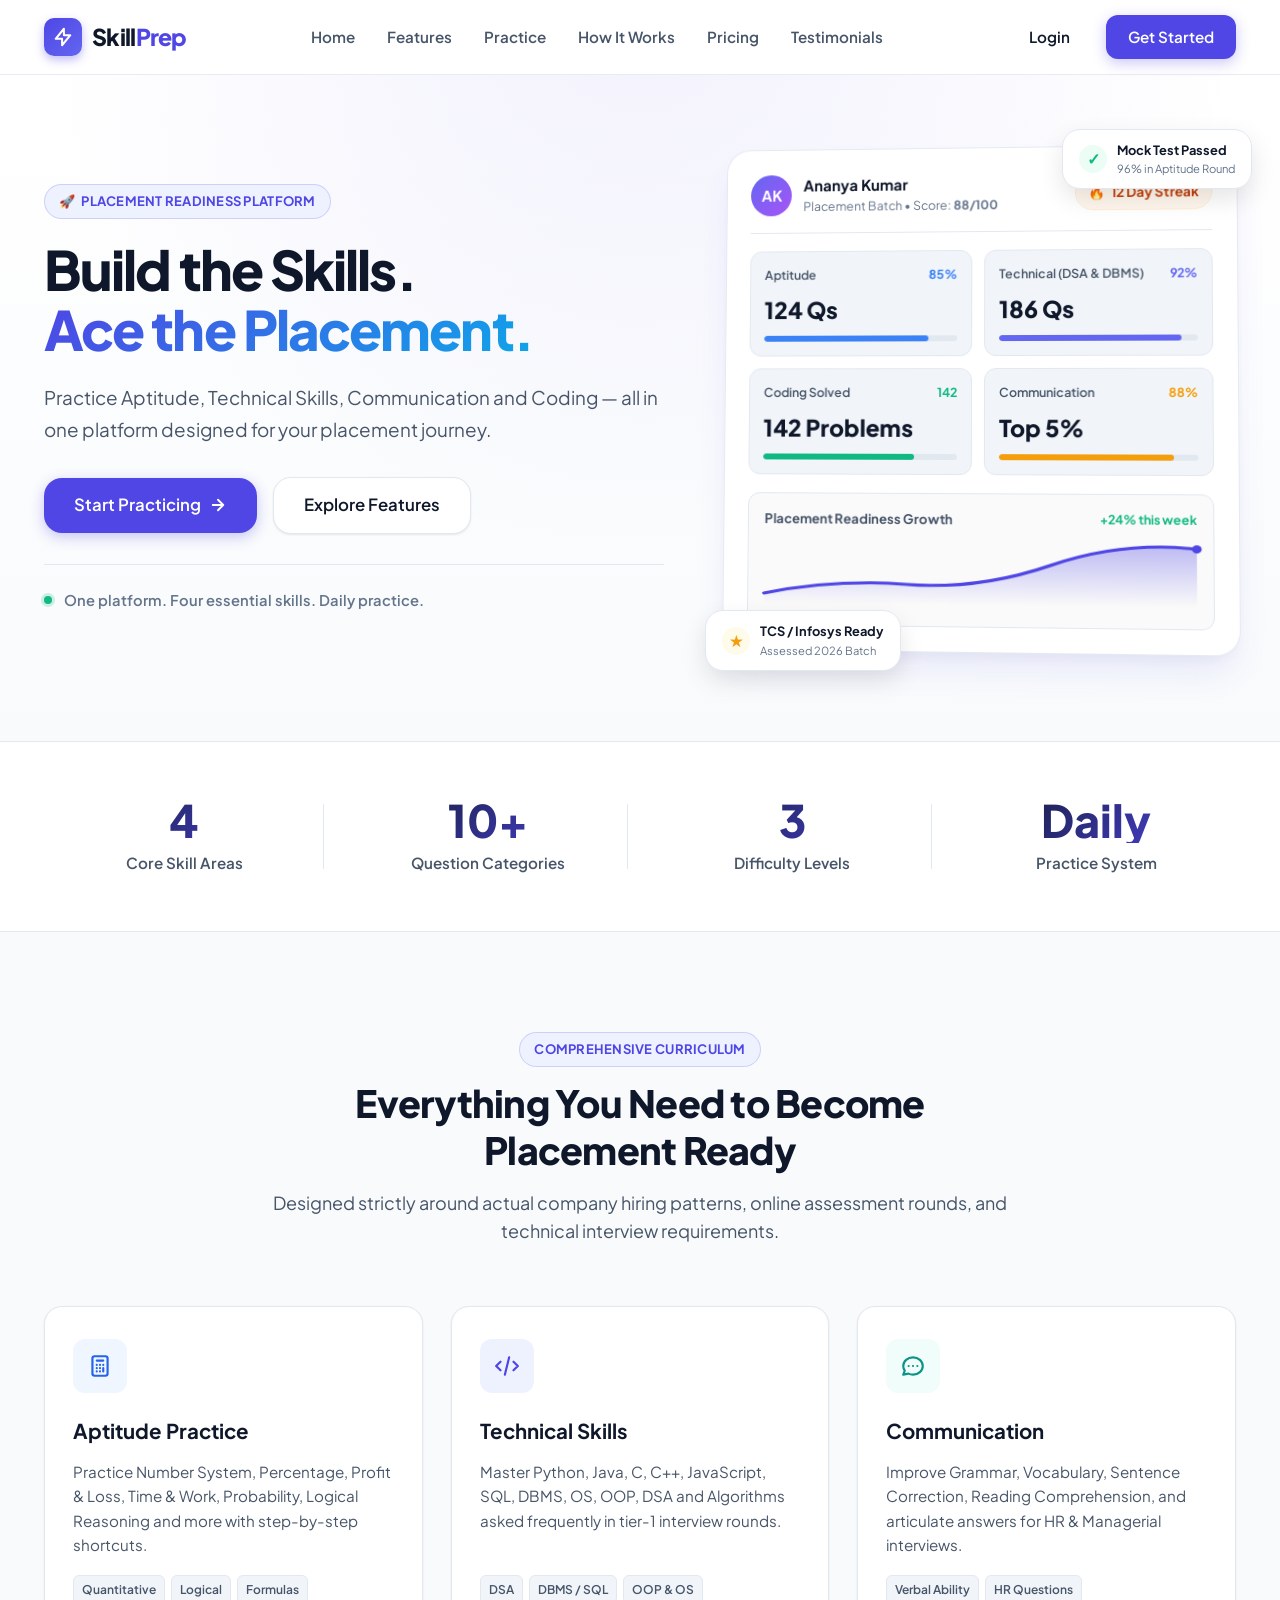
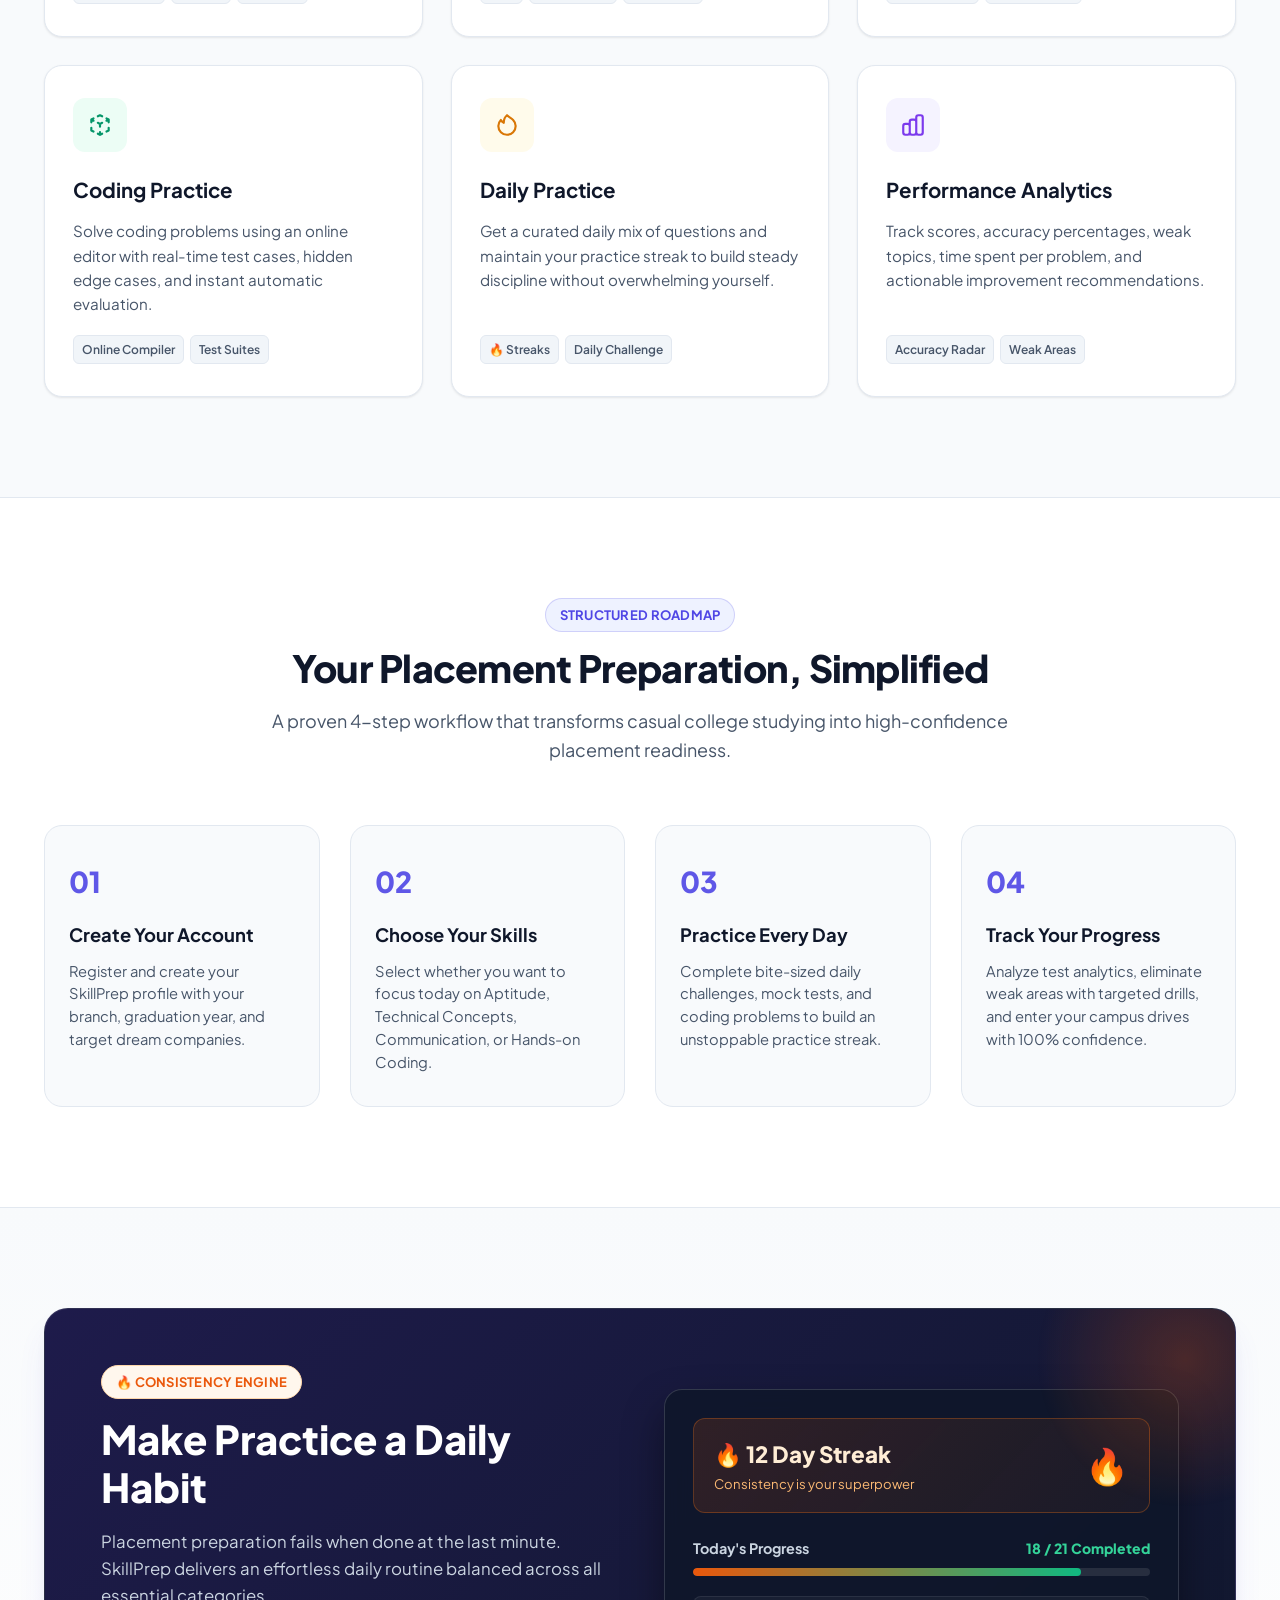
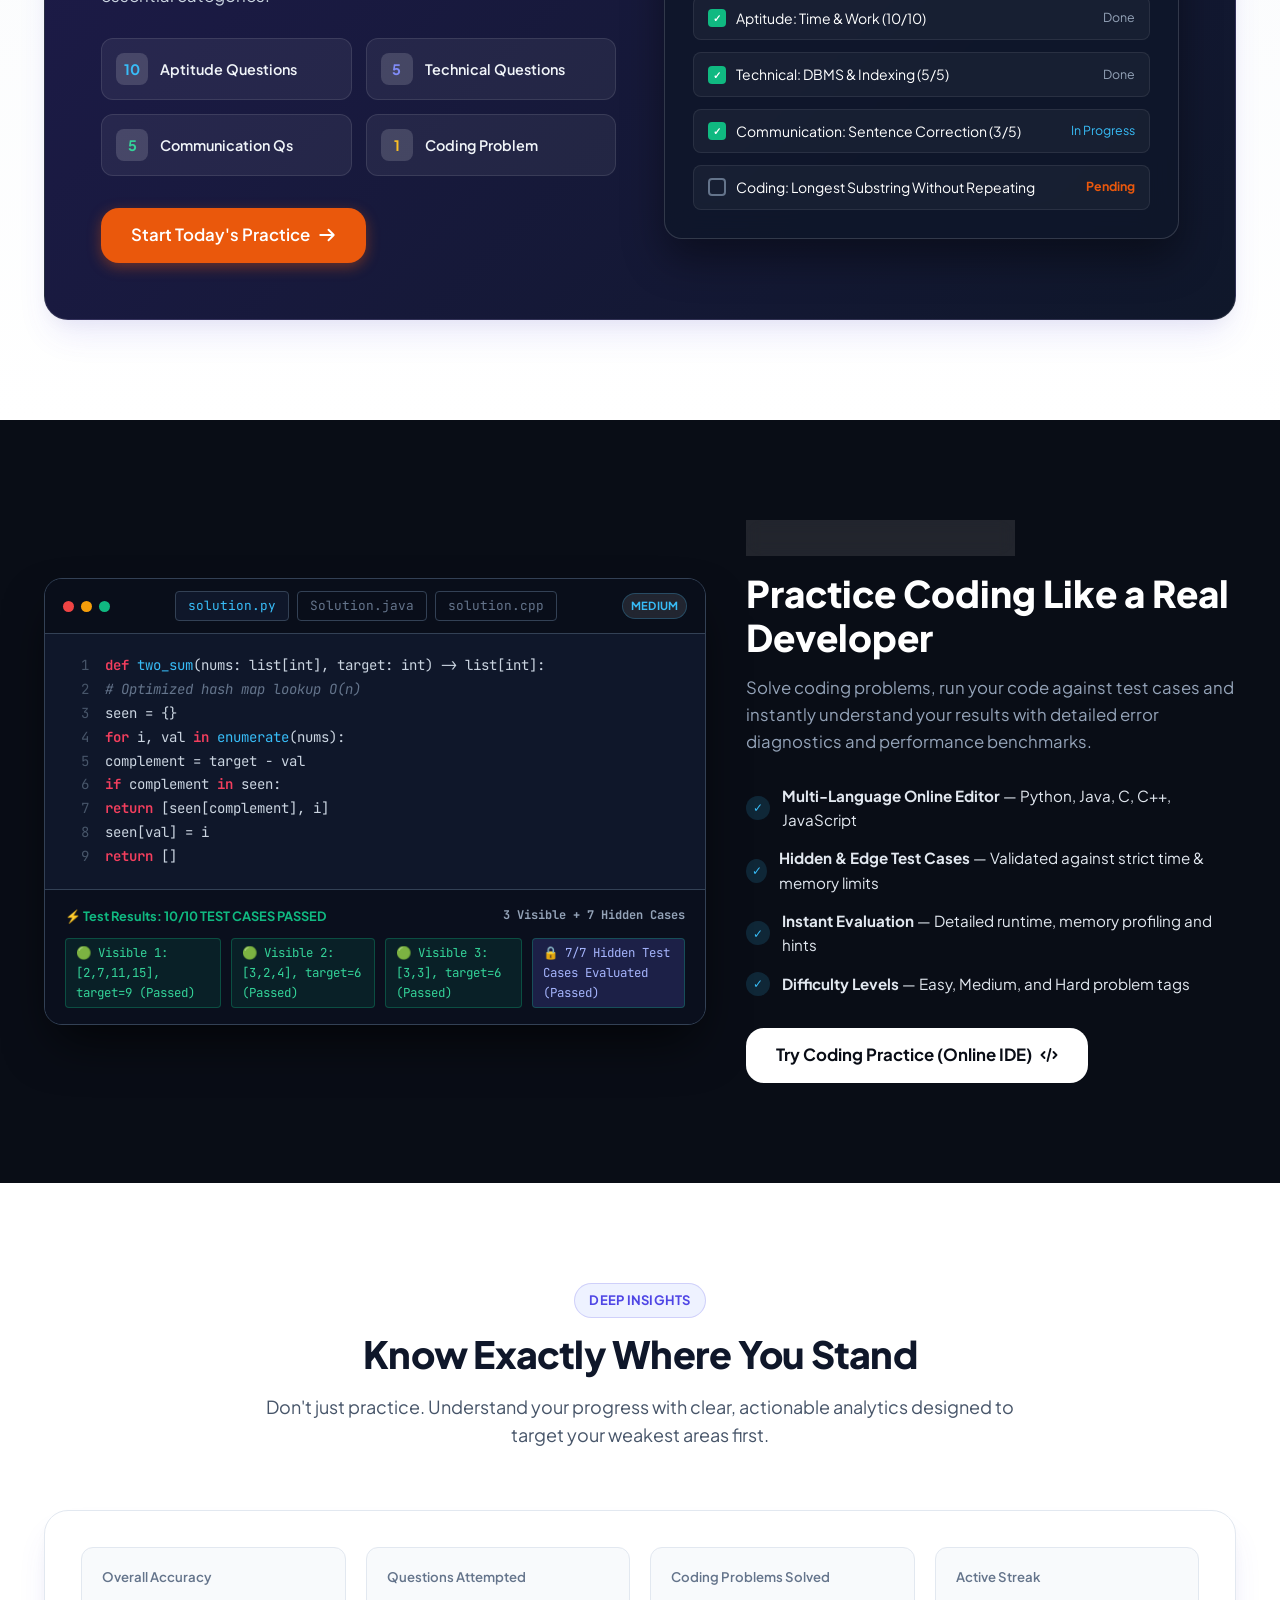
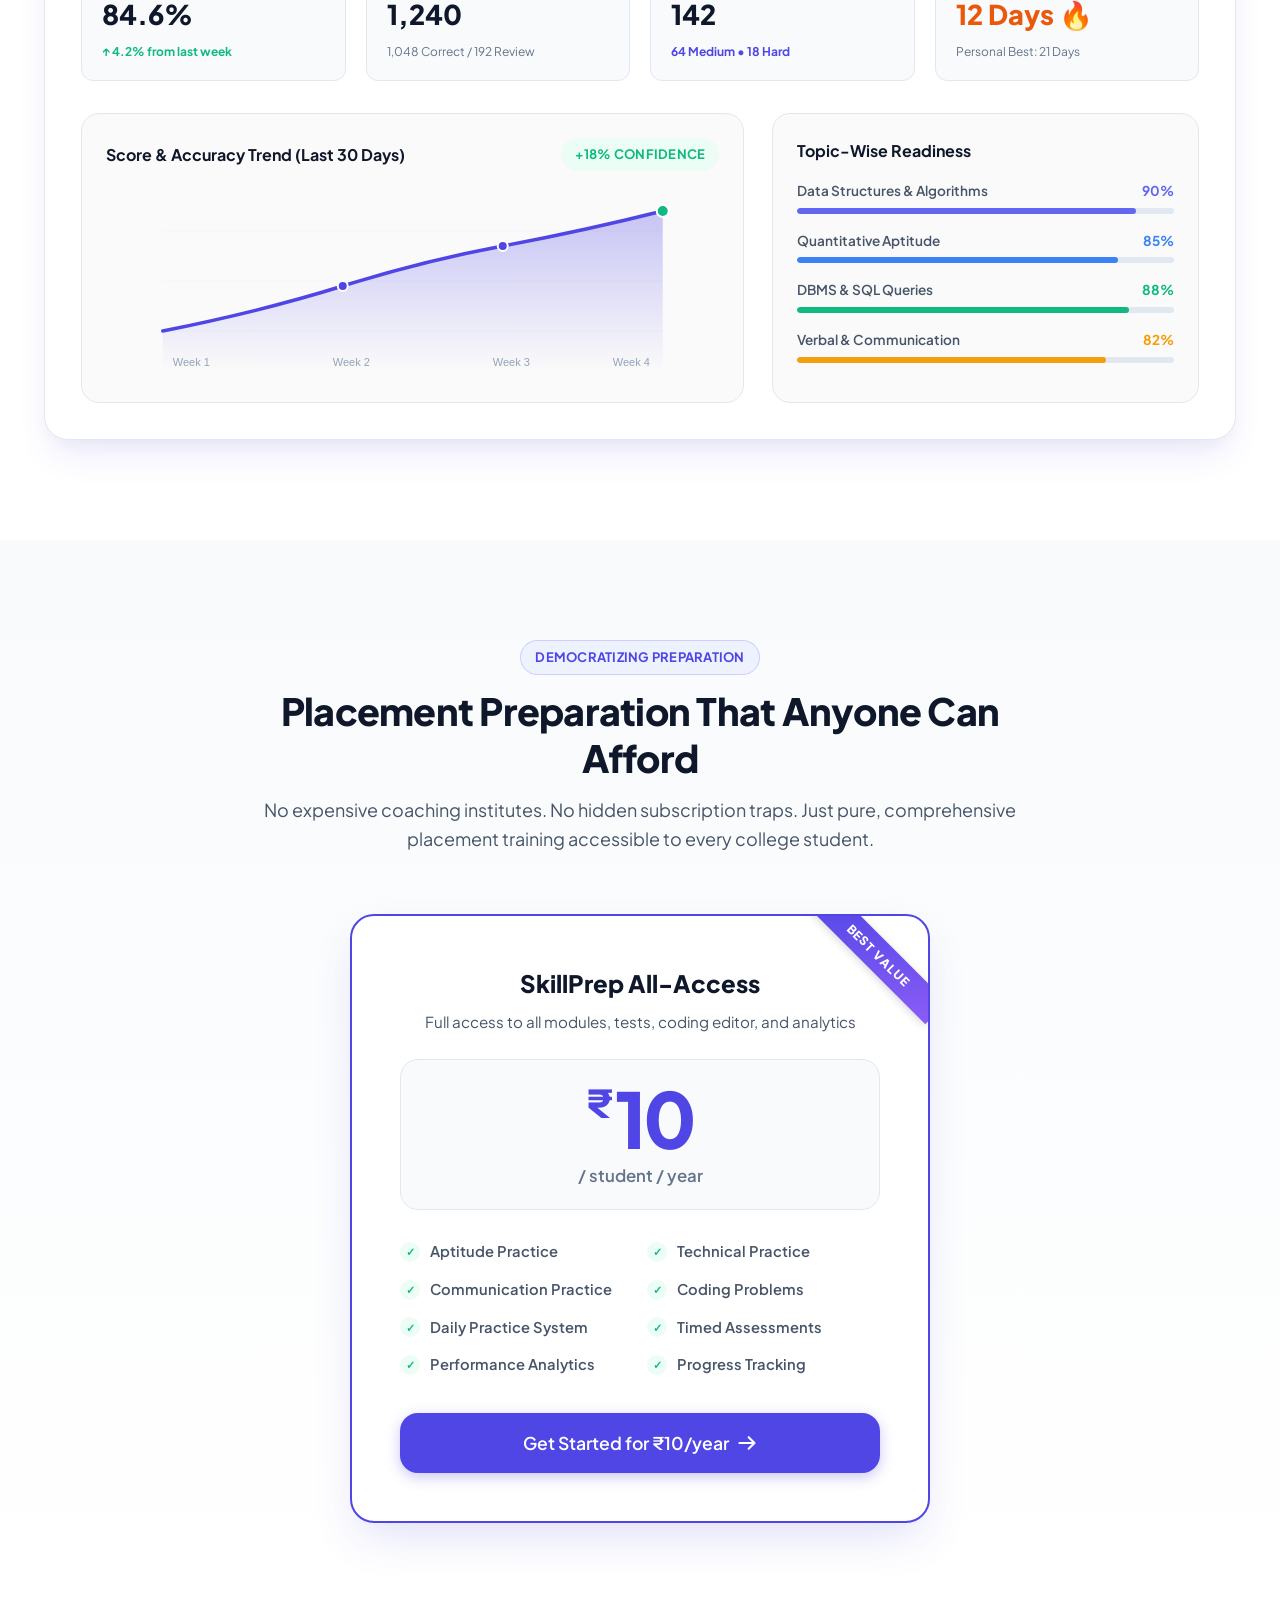
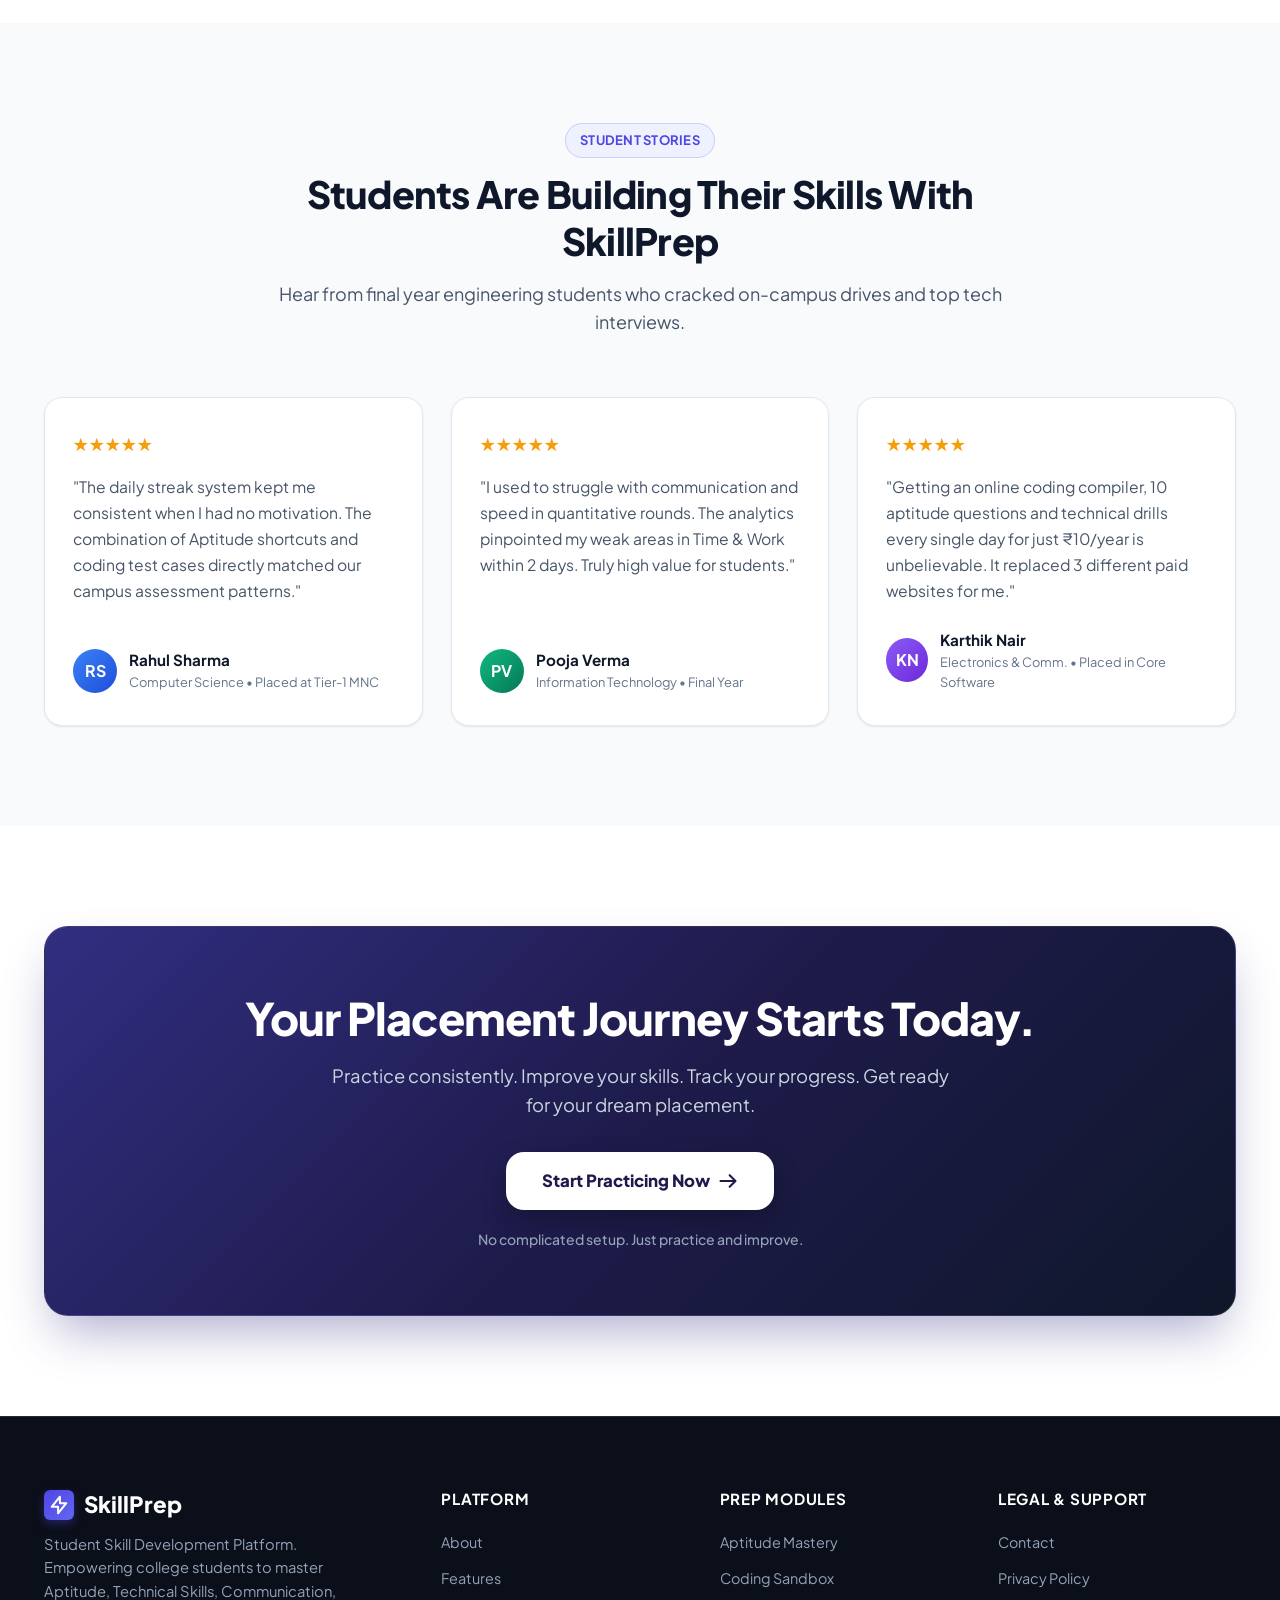
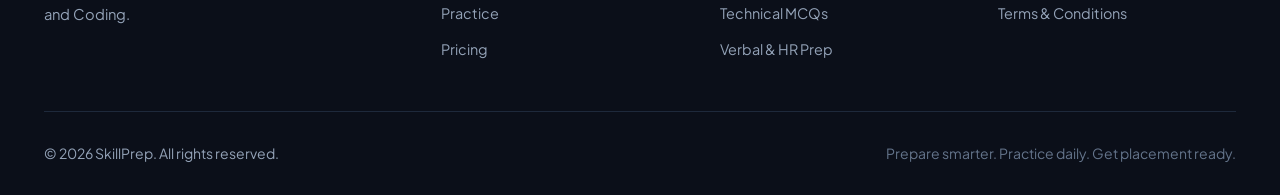
==== commit 19faf820: "feat: add questions-data.js with comprehensive question banks for programming, aptitude, and technic" ====
--- a/index.html
+++ b/index.html
@@ -1,4 +1,3 @@
-~
 <!DOCTYPE html>
 <html lang="en">
 
@@ -2307,14 +2306,14 @@
 
                     <div class="ide-console">
                         <div class="console-header">
-                            <span>⚡ Test Results: ALL 3 TESTCASES PASSED</span>
-                            <span style="color:#94a3b8; font-family:var(--font-mono); font-size:0.75rem;">Time: 14ms |
-                                Memory: 16.4 MB</span>
+                            <span>⚡ Test Results: 10/10 TEST CASES PASSED</span>
+                            <span style="color:#94a3b8; font-family:var(--font-mono); font-size:0.75rem;">3 Visible + 7 Hidden Cases</span>
                         </div>
                         <div class="testcase-pills">
-                            <span class="testcase-pill">✓ Test 1: [2,7,11,15], target=9</span>
-                            <span class="testcase-pill">✓ Test 2: [3,2,4], target=6</span>
-                            <span class="testcase-pill">✓ Test 3: [3,3], target=6</span>
+                            <span class="testcase-pill">🟢 Visible 1: [2,7,11,15], target=9 (Passed)</span>
+                            <span class="testcase-pill">🟢 Visible 2: [3,2,4], target=6 (Passed)</span>
+                            <span class="testcase-pill">🟢 Visible 3: [3,3], target=6 (Passed)</span>
+                            <span class="testcase-pill" style="background:rgba(99,102,241,0.2); color:#a5b4fc;">🔒 7/7 Hidden Test Cases Evaluated (Passed)</span>
                         </div>
                     </div>
                 </div>
@@ -2350,8 +2349,8 @@
                         </li>
                     </ul>
 
-                    <a href="student-entry.html" class="btn btn-dark btn-lg" id="coding-practice-cta">
-                        <span>Try Coding Practice</span>
+                    <a href="coding.html" class="btn btn-dark btn-lg" id="coding-practice-cta">
+                        <span>Try Coding Practice (Online IDE)</span>
                         <svg width="18" height="18" viewBox="0 0 24 24" fill="none" stroke="currentColor"
                             stroke-width="2.5">
                             <path stroke-linecap="round" stroke-linejoin="round"
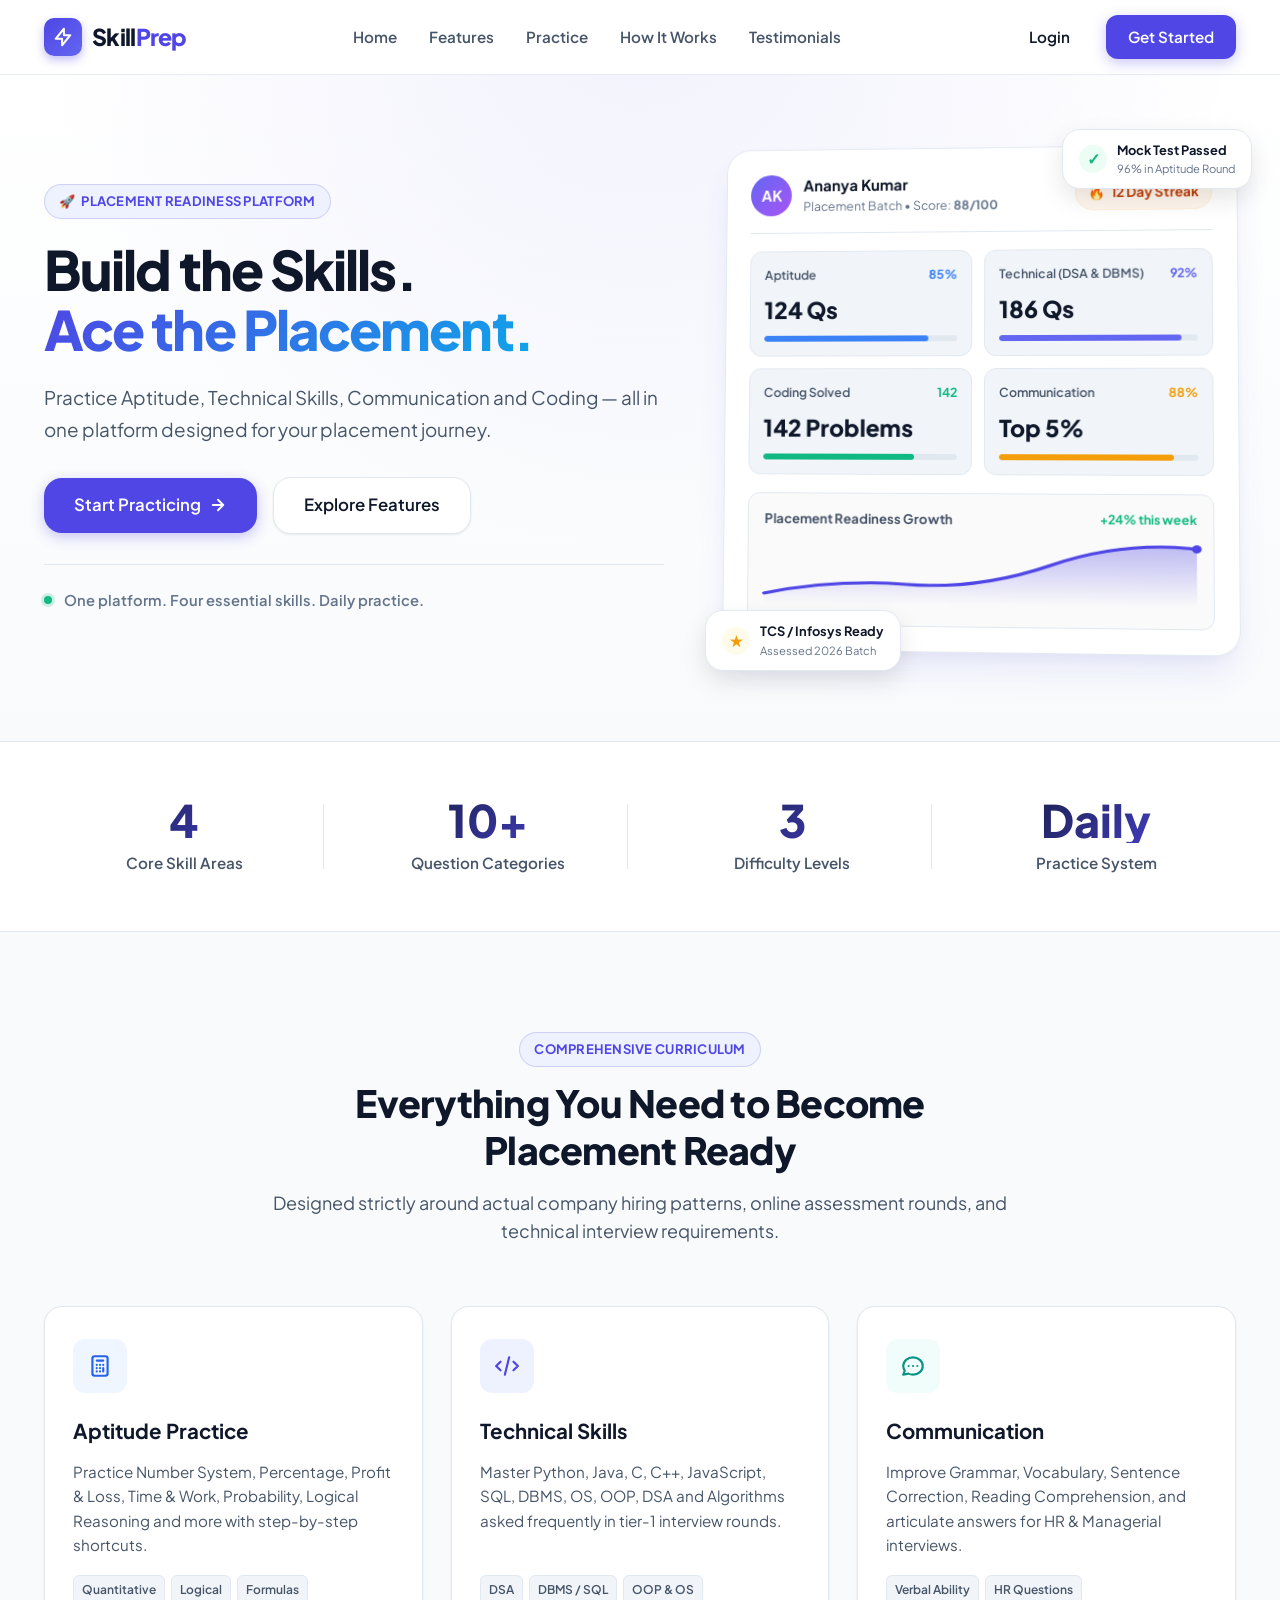
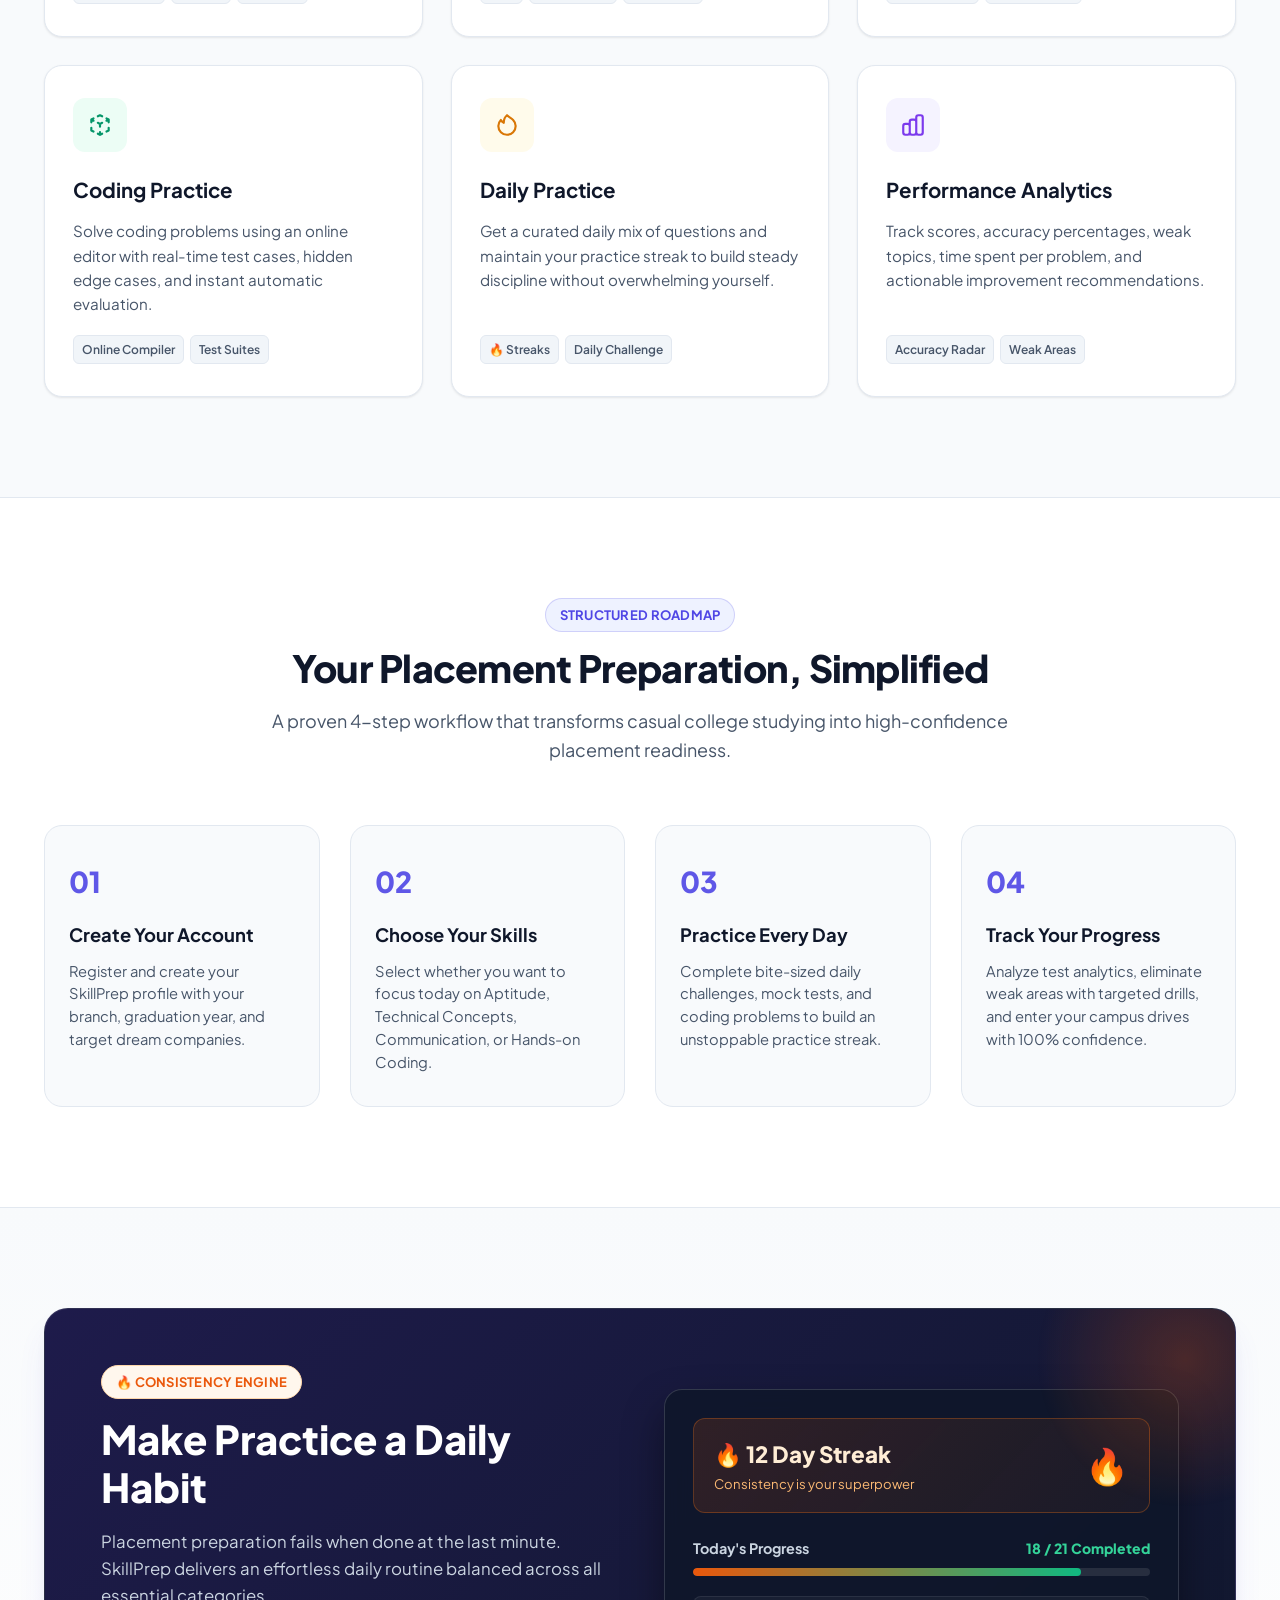
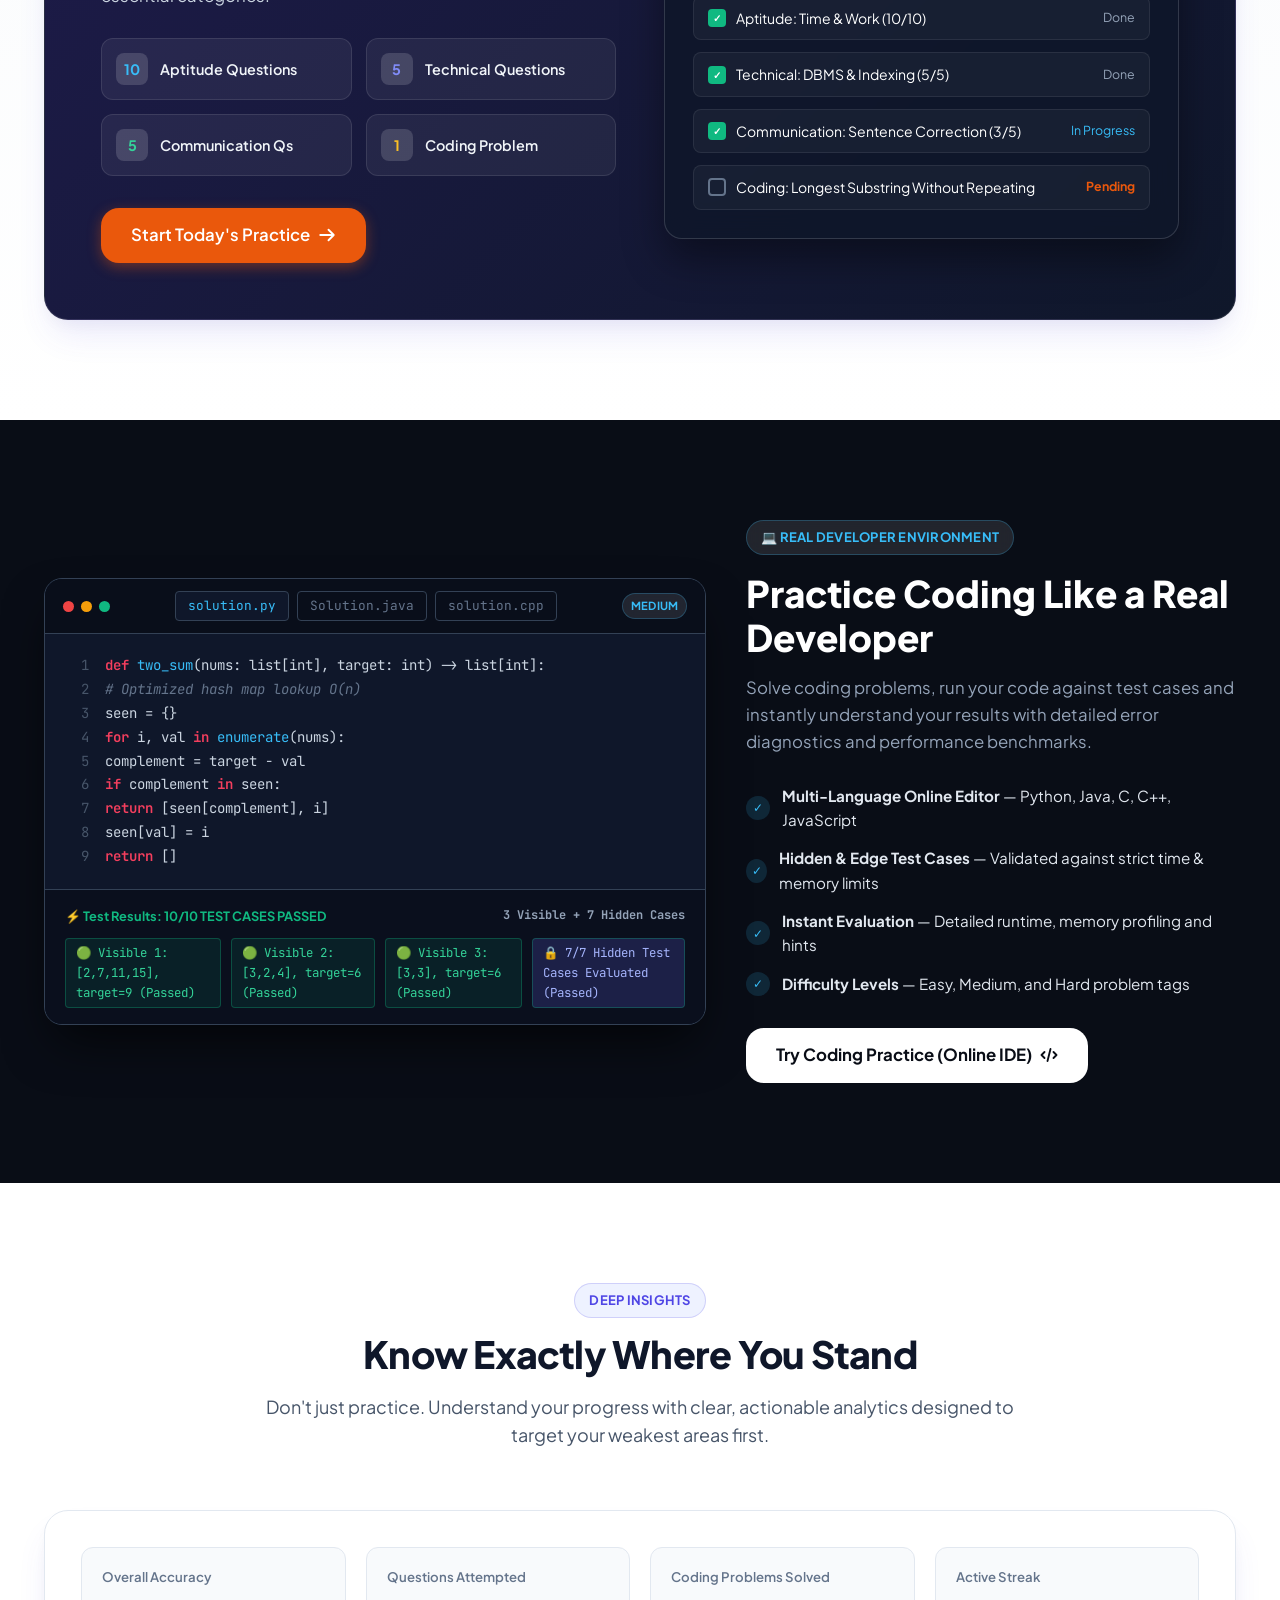
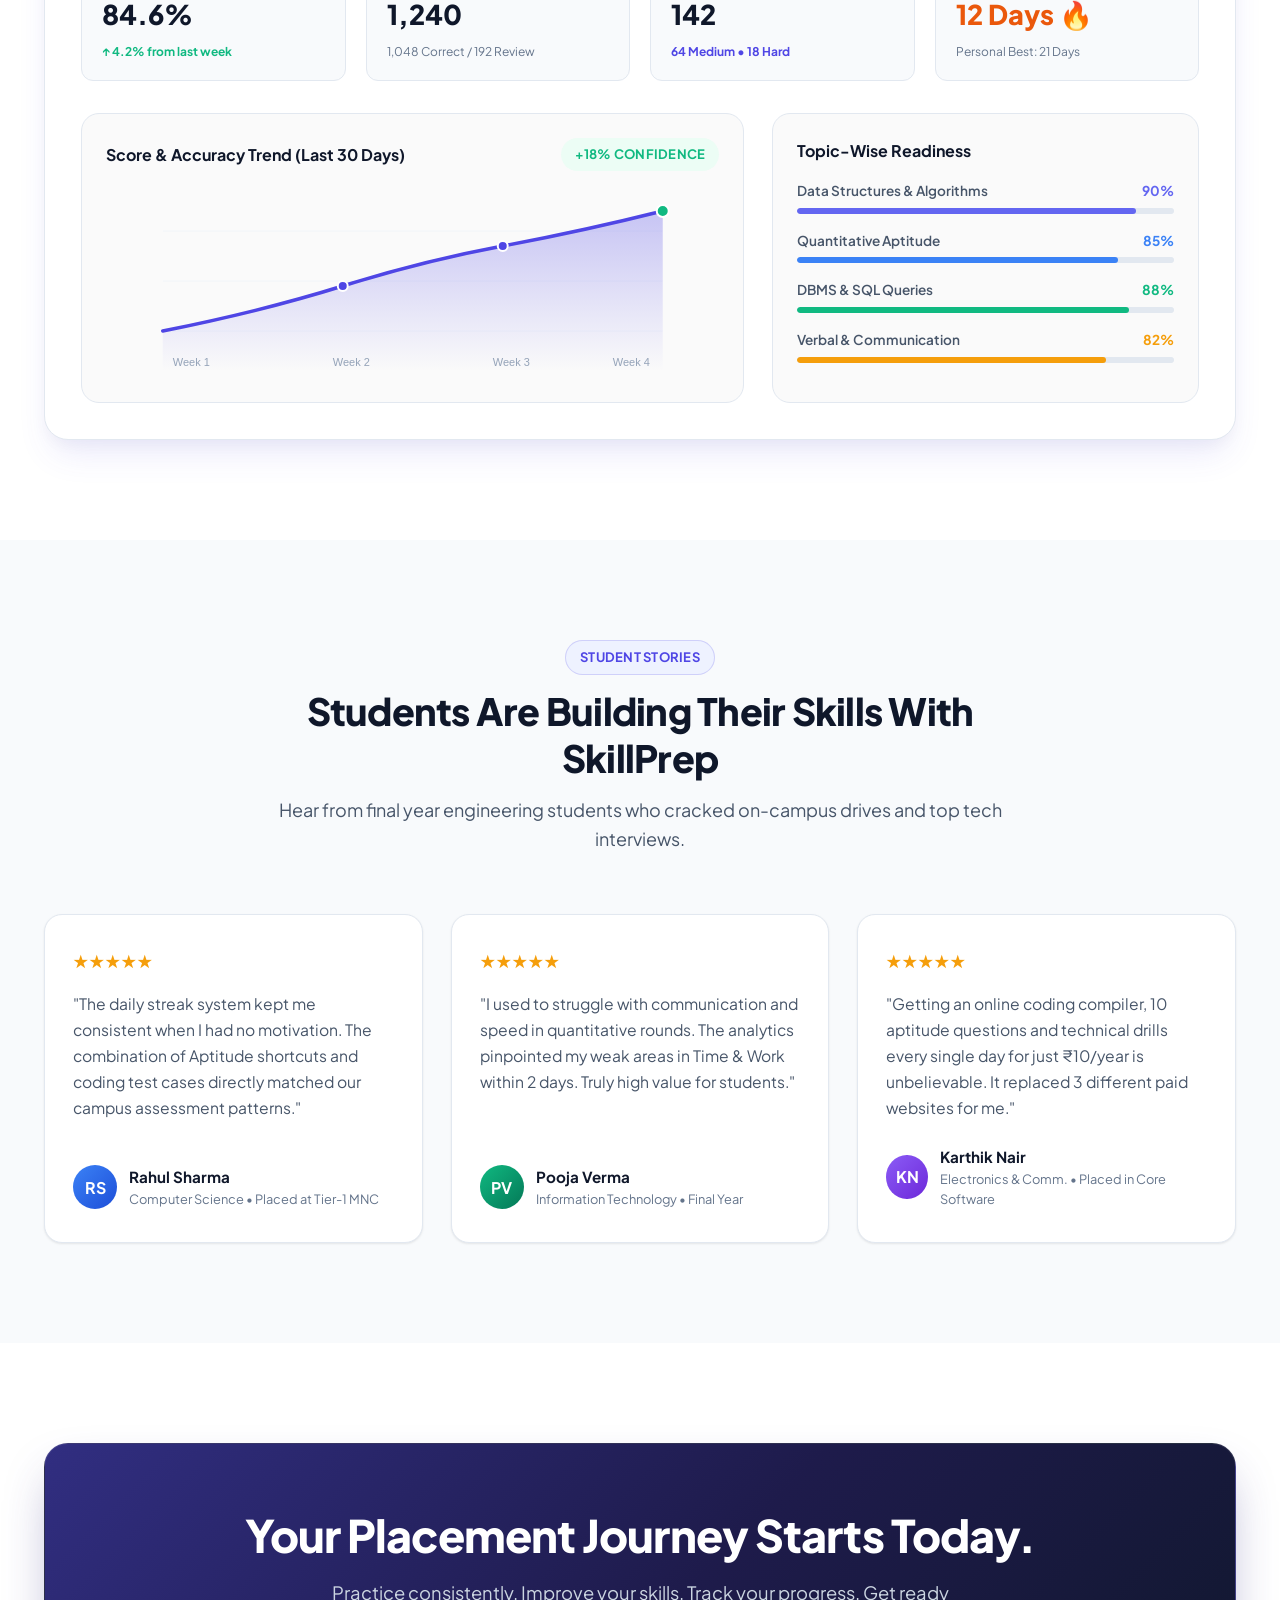
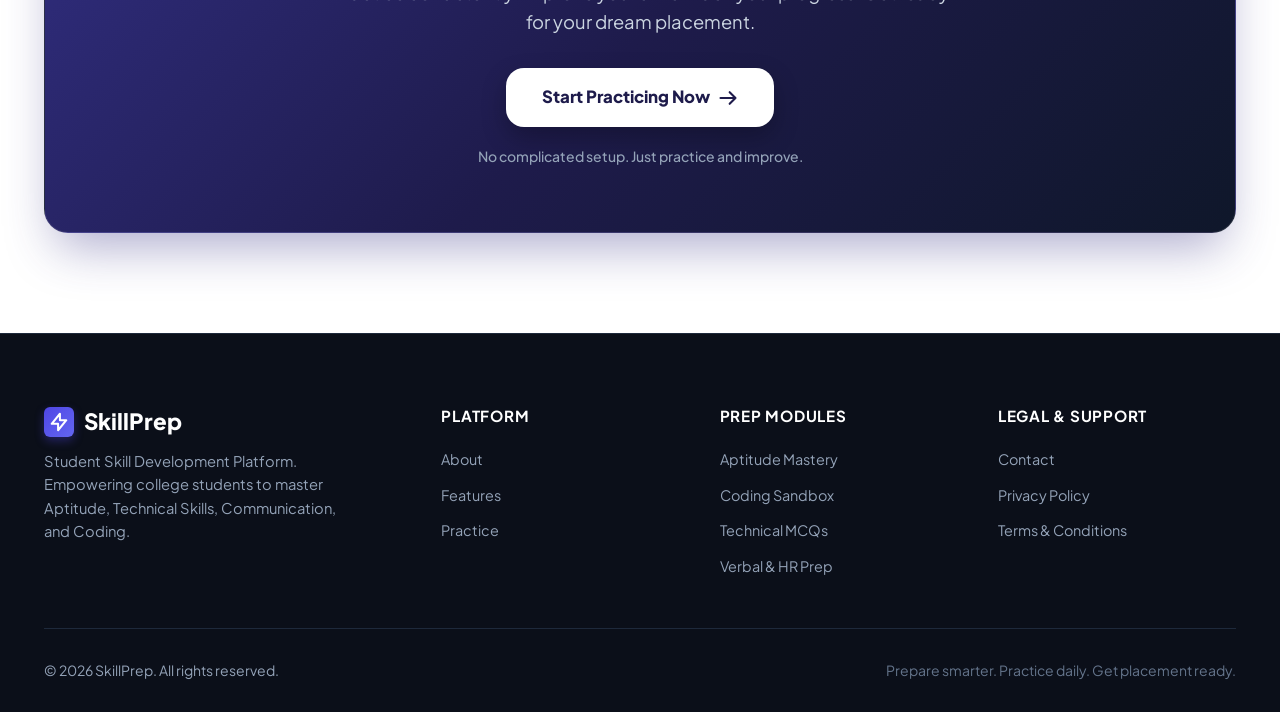
==== commit a93dc933: "refactor: remove pricing section and navigation links" ====
--- a/index.html
+++ b/index.html
@@ -1780,7 +1780,6 @@
                 <li><a href="#features" class="nav-link">Features</a></li>
                 <li><a href="#practice" class="nav-link">Practice</a></li>
                 <li><a href="#how-it-works" class="nav-link">How It Works</a></li>
-                <li><a href="#pricing" class="nav-link">Pricing</a></li>
                 <li><a href="#testimonials" class="nav-link">Testimonials</a></li>
             </ul>
 
@@ -1801,7 +1800,6 @@
             <a href="#features" class="nav-link mobile-link">Features</a>
             <a href="#practice" class="nav-link mobile-link">Practice</a>
             <a href="#how-it-works" class="nav-link mobile-link">How It Works</a>
-            <a href="#pricing" class="nav-link mobile-link">Pricing</a>
             <a href="#testimonials" class="nav-link mobile-link">Testimonials</a>
             <a href="login.html" class="btn btn-secondary" style="width:100%; text-align:center;">Login</a>
             <a href="student-entry.html" class="btn btn-primary" style="width:100%; text-align:center;">Get Started</a>
@@ -2484,77 +2482,6 @@
         </div>
     </section>
 
-    <!-- ==========================================
-         9. PRICING SECTION
-         ========================================== -->
-    <section class="pricing-section" id="pricing">
-        <div class="container">
-            <div class="section-header">
-                <span class="badge badge-primary">Democratizing Preparation</span>
-                <h2>Placement Preparation That Anyone Can Afford</h2>
-                <p>No expensive coaching institutes. No hidden subscription traps. Just pure, comprehensive placement
-                    training accessible to every college student.</p>
-            </div>
-
-            <div class="pricing-card-wrapper">
-                <div class="pricing-card">
-                    <div class="pricing-ribbon">Best Value</div>
-                    <h3 class="pricing-title">SkillPrep All-Access</h3>
-                    <p class="pricing-subtitle">Full access to all modules, tests, coding editor, and analytics</p>
-
-                    <div class="price-container">
-                        <span class="price-currency">₹</span>
-                        <span class="price-val">10</span>
-                        <span class="price-period">/ student / year</span>
-                    </div>
-
-                    <div class="pricing-features-grid">
-                        <div class="pricing-feature-item">
-                            <span class="check-icon">✓</span>
-                            <span>Aptitude Practice</span>
-                        </div>
-                        <div class="pricing-feature-item">
-                            <span class="check-icon">✓</span>
-                            <span>Technical Practice</span>
-                        </div>
-                        <div class="pricing-feature-item">
-                            <span class="check-icon">✓</span>
-                            <span>Communication Practice</span>
-                        </div>
-                        <div class="pricing-feature-item">
-                            <span class="check-icon">✓</span>
-                            <span>Coding Problems</span>
-                        </div>
-                        <div class="pricing-feature-item">
-                            <span class="check-icon">✓</span>
-                            <span>Daily Practice System</span>
-                        </div>
-                        <div class="pricing-feature-item">
-                            <span class="check-icon">✓</span>
-                            <span>Timed Assessments</span>
-                        </div>
-                        <div class="pricing-feature-item">
-                            <span class="check-icon">✓</span>
-                            <span>Performance Analytics</span>
-                        </div>
-                        <div class="pricing-feature-item">
-                            <span class="check-icon">✓</span>
-                            <span>Progress Tracking</span>
-                        </div>
-                    </div>
-
-                    <a href="student-entry.html" class="btn btn-primary btn-lg"
-                        style="width:100%; font-size:1.1rem; padding:16px;" id="pricing-cta">
-                        <span>Get Started for ₹10/year</span>
-                        <svg width="20" height="20" viewBox="0 0 24 24" fill="none" stroke="currentColor"
-                            stroke-width="2.5">
-                            <path stroke-linecap="round" stroke-linejoin="round" d="M14 5l7 7m0 0l-7 7m7-7H3" />
-                        </svg>
-                    </a>
-                </div>
-            </div>
-        </div>
-    </section>
 
     <!-- ==========================================
          10. TESTIMONIALS
@@ -2678,7 +2605,6 @@
                         <li><a href="#home" class="footer-link">About</a></li>
                         <li><a href="#features" class="footer-link">Features</a></li>
                         <li><a href="#practice" class="footer-link">Practice</a></li>
-                        <li><a href="#pricing" class="footer-link">Pricing</a></li>
                     </ul>
                 </div>
 
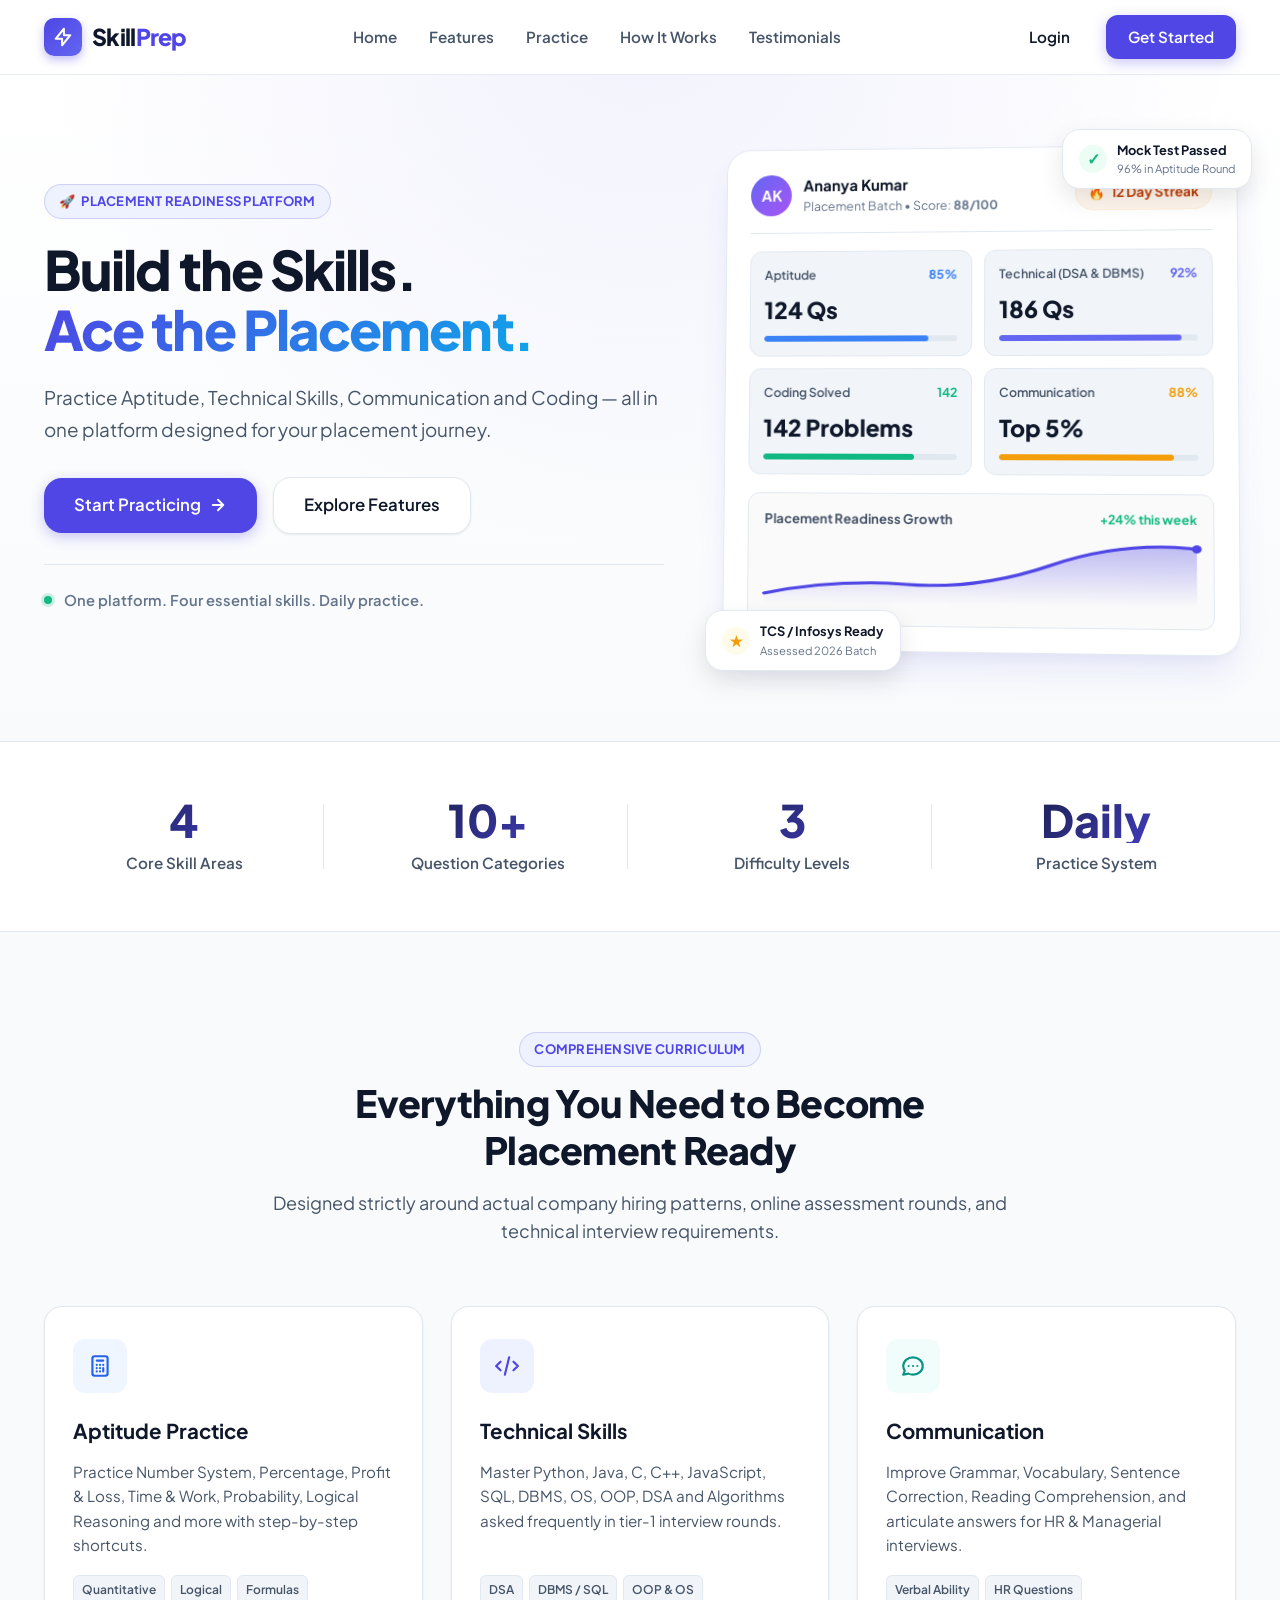
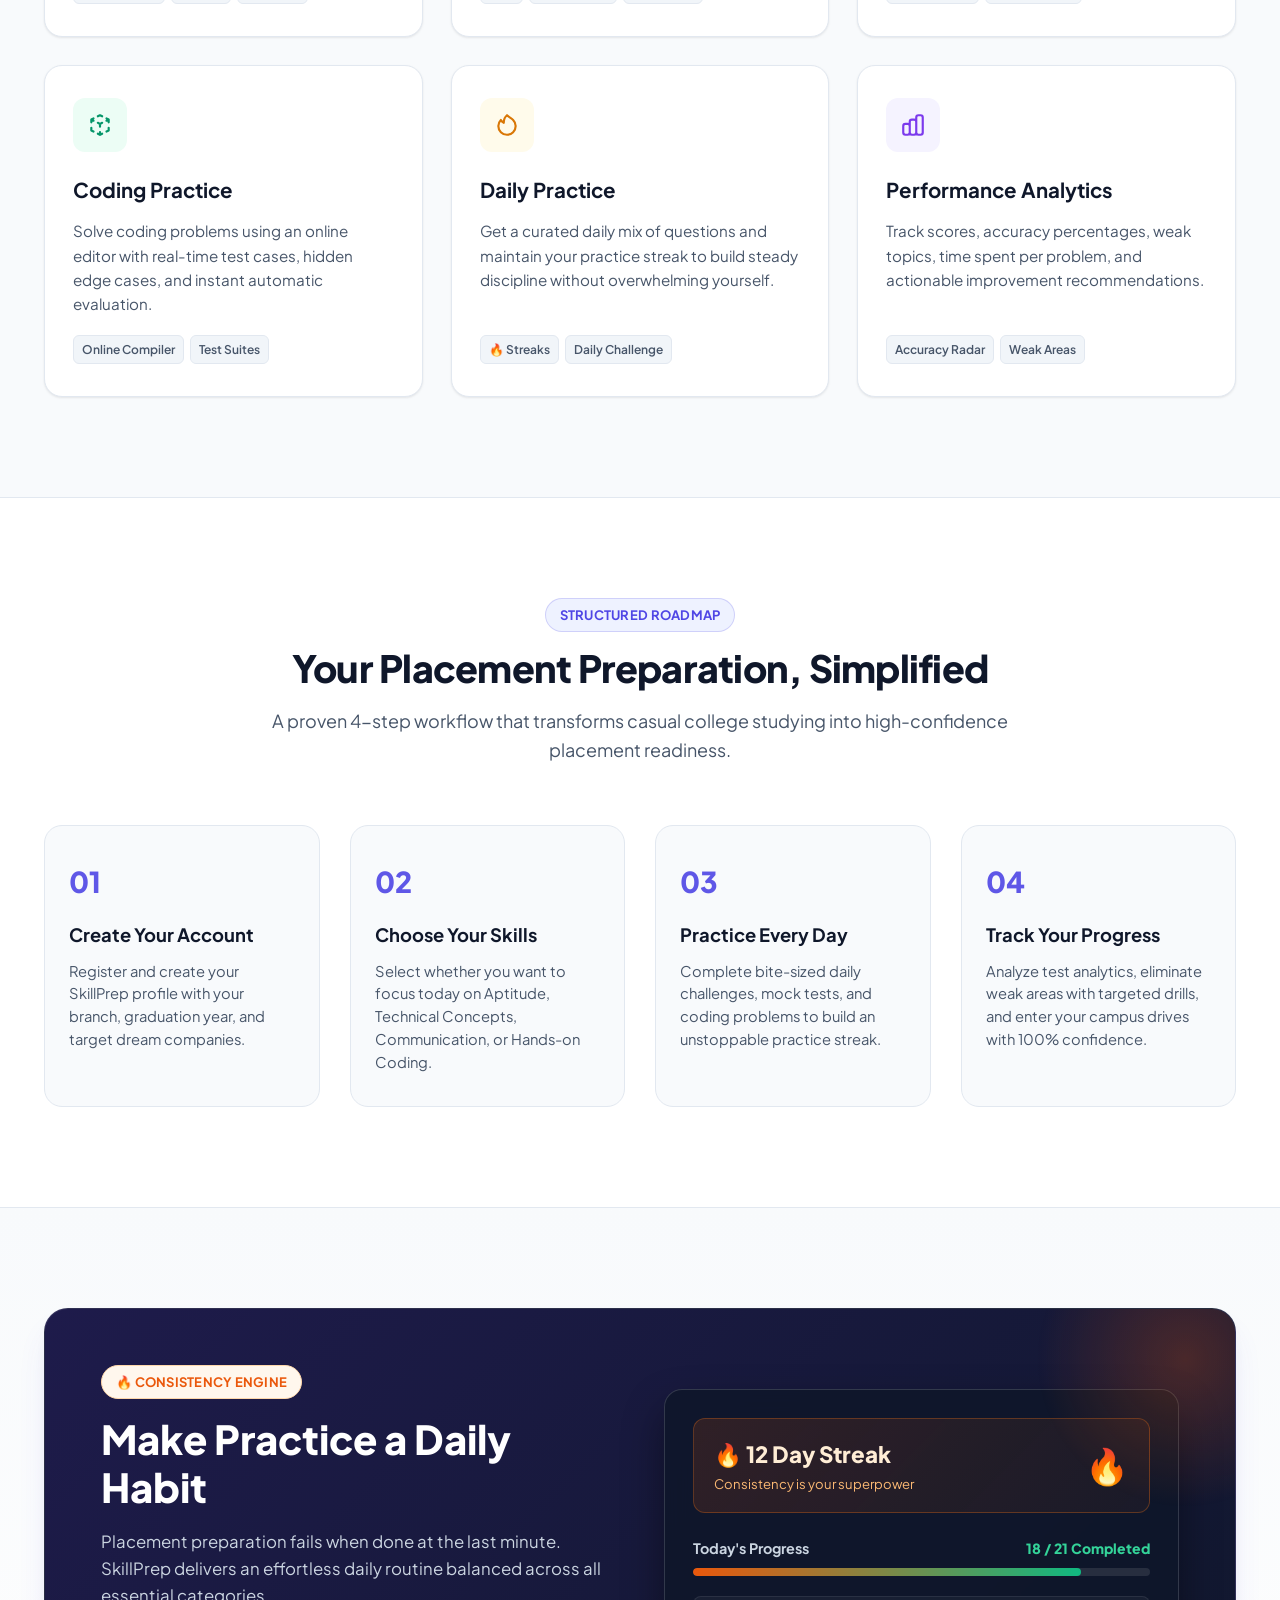
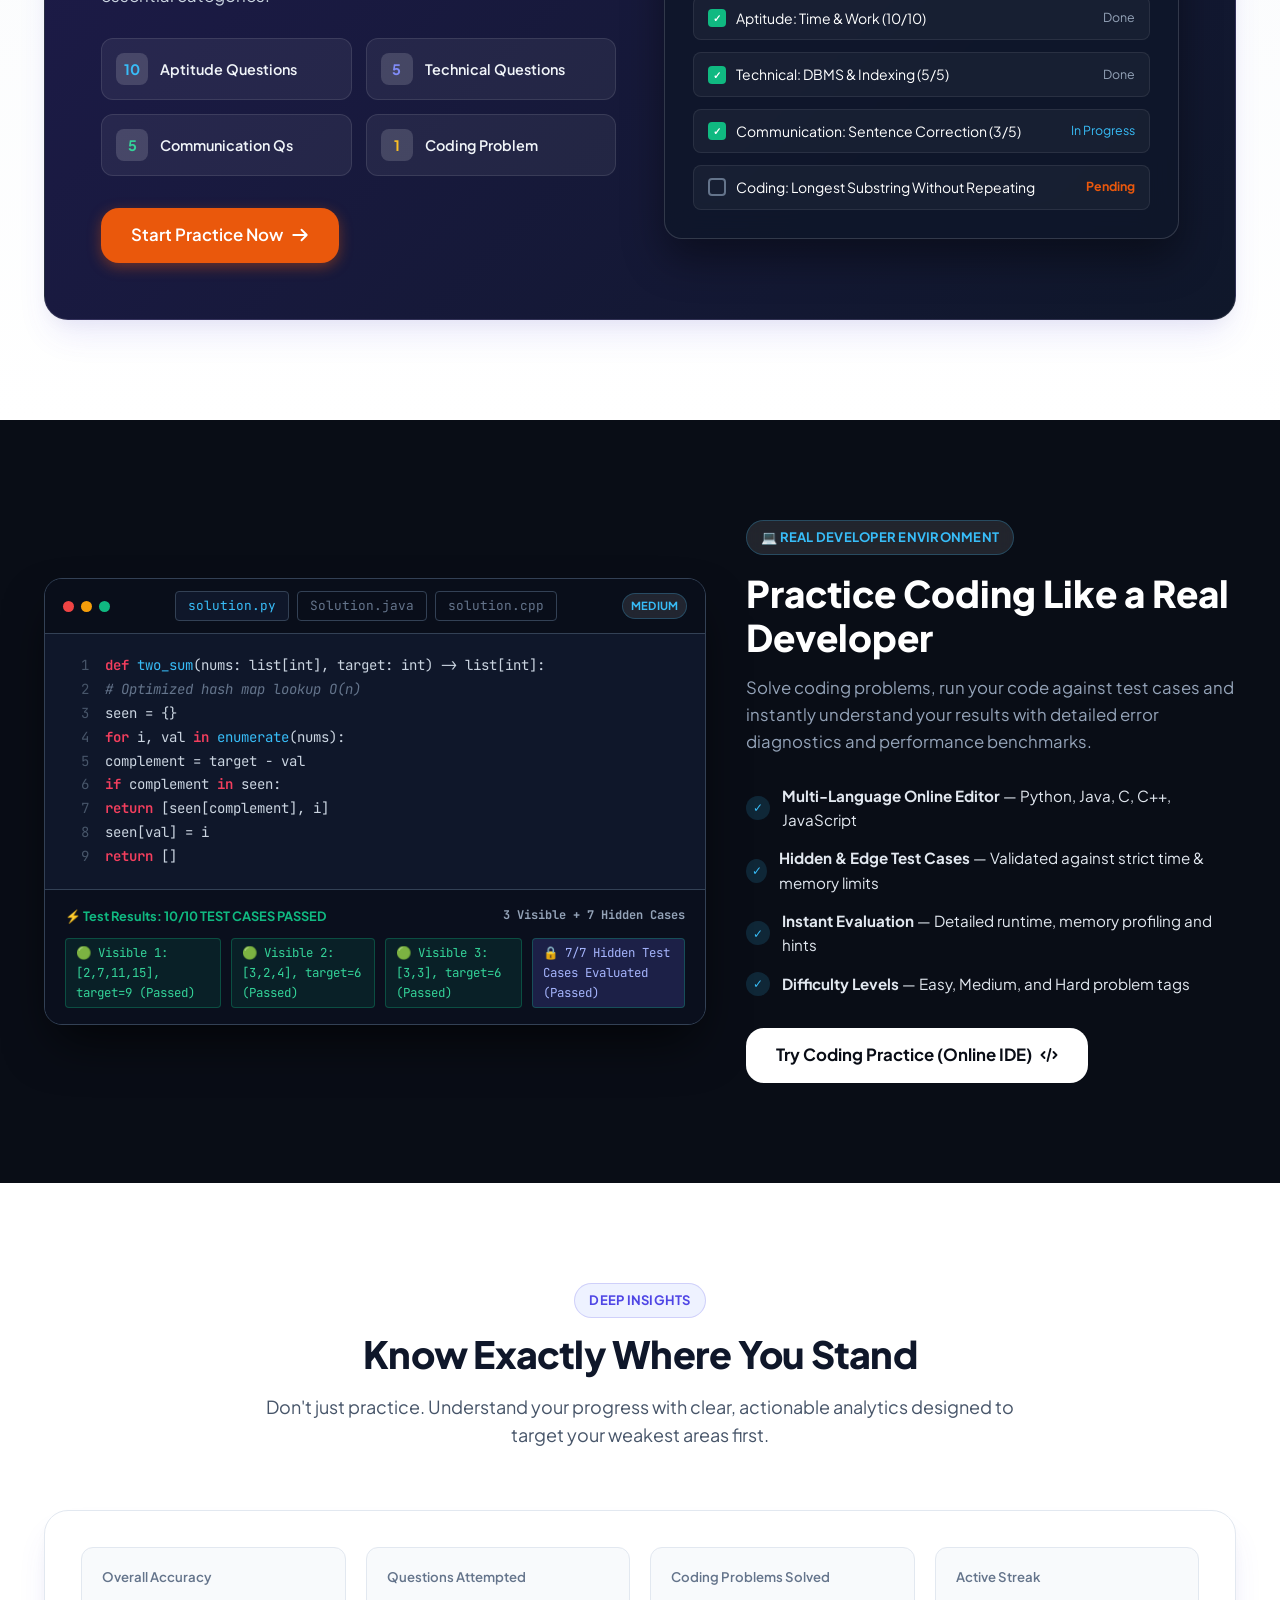
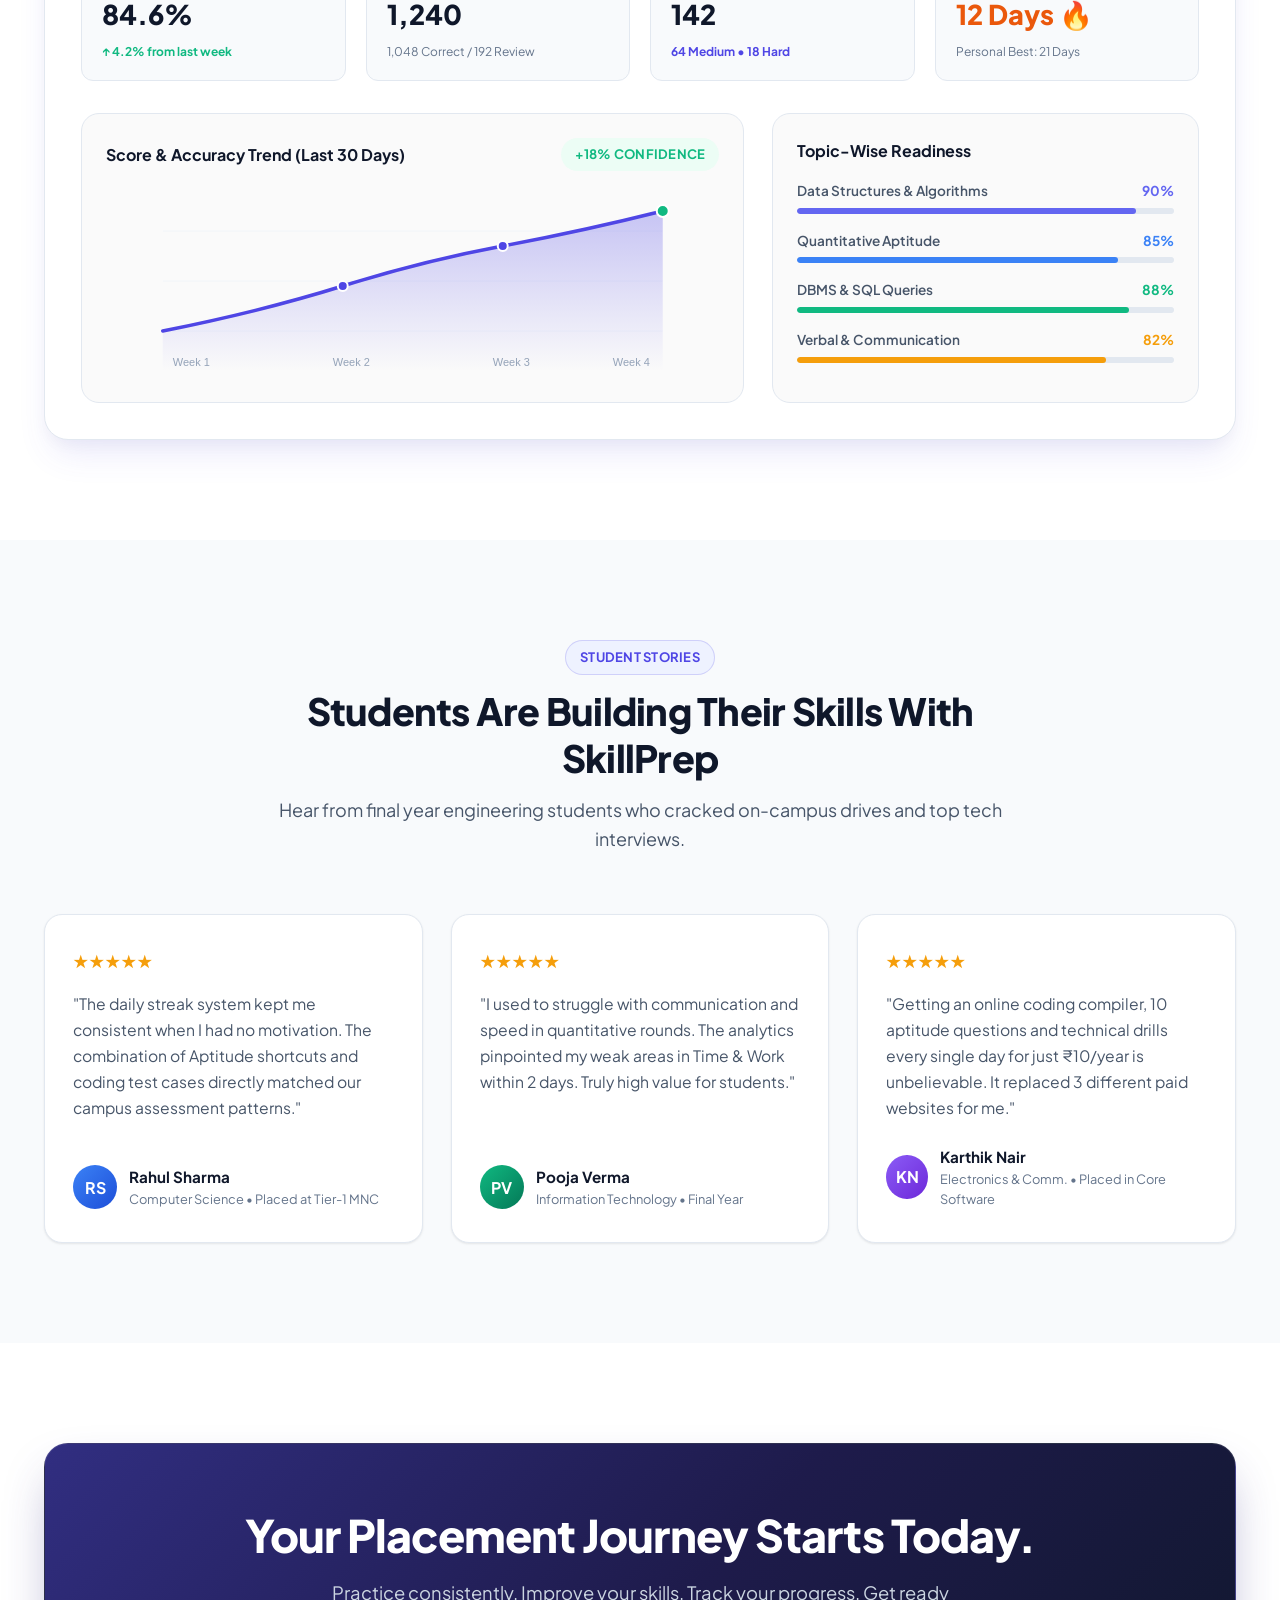
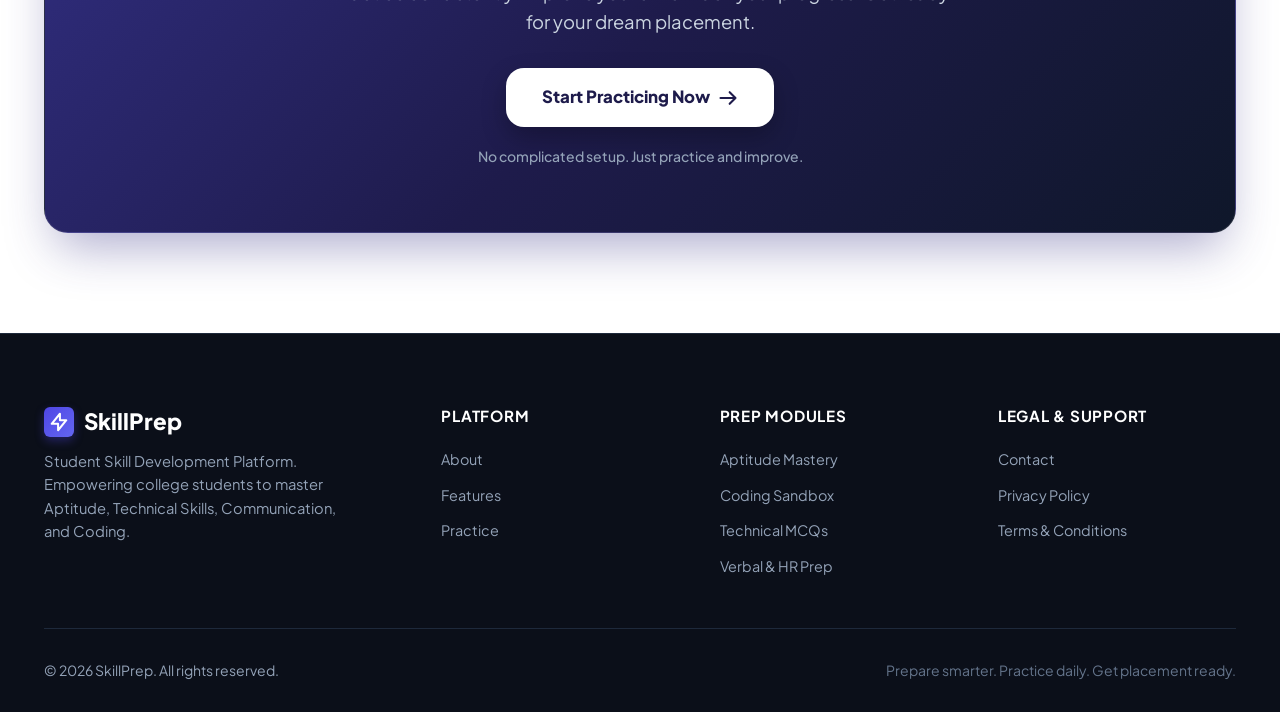
==== commit 5533e01f: "style: update practice button text and reformat console markup" ====
--- a/index.html
+++ b/index.html
@@ -2191,7 +2191,7 @@
 
                         <a href="student-entry.html" class="btn btn-primary btn-lg"
                             style="background:#ea580c; border:none; box-shadow: 0 4px 14px rgba(234, 88, 12, 0.4);">
-                            <span>Start Today's Practice</span>
+                            <span>Start Practice Now</span>
                             <svg width="18" height="18" viewBox="0 0 24 24" fill="none" stroke="currentColor"
                                 stroke-width="2.5">
                                 <path stroke-linecap="round" stroke-linejoin="round" d="M14 5l7 7m0 0l-7 7m7-7H3" />
@@ -2305,13 +2305,15 @@
                     <div class="ide-console">
                         <div class="console-header">
                             <span>⚡ Test Results: 10/10 TEST CASES PASSED</span>
-                            <span style="color:#94a3b8; font-family:var(--font-mono); font-size:0.75rem;">3 Visible + 7 Hidden Cases</span>
+                            <span style="color:#94a3b8; font-family:var(--font-mono); font-size:0.75rem;">3 Visible + 7
+                                Hidden Cases</span>
                         </div>
                         <div class="testcase-pills">
                             <span class="testcase-pill">🟢 Visible 1: [2,7,11,15], target=9 (Passed)</span>
                             <span class="testcase-pill">🟢 Visible 2: [3,2,4], target=6 (Passed)</span>
                             <span class="testcase-pill">🟢 Visible 3: [3,3], target=6 (Passed)</span>
-                            <span class="testcase-pill" style="background:rgba(99,102,241,0.2); color:#a5b4fc;">🔒 7/7 Hidden Test Cases Evaluated (Passed)</span>
+                            <span class="testcase-pill" style="background:rgba(99,102,241,0.2); color:#a5b4fc;">🔒 7/7
+                                Hidden Test Cases Evaluated (Passed)</span>
                         </div>
                     </div>
                 </div>
